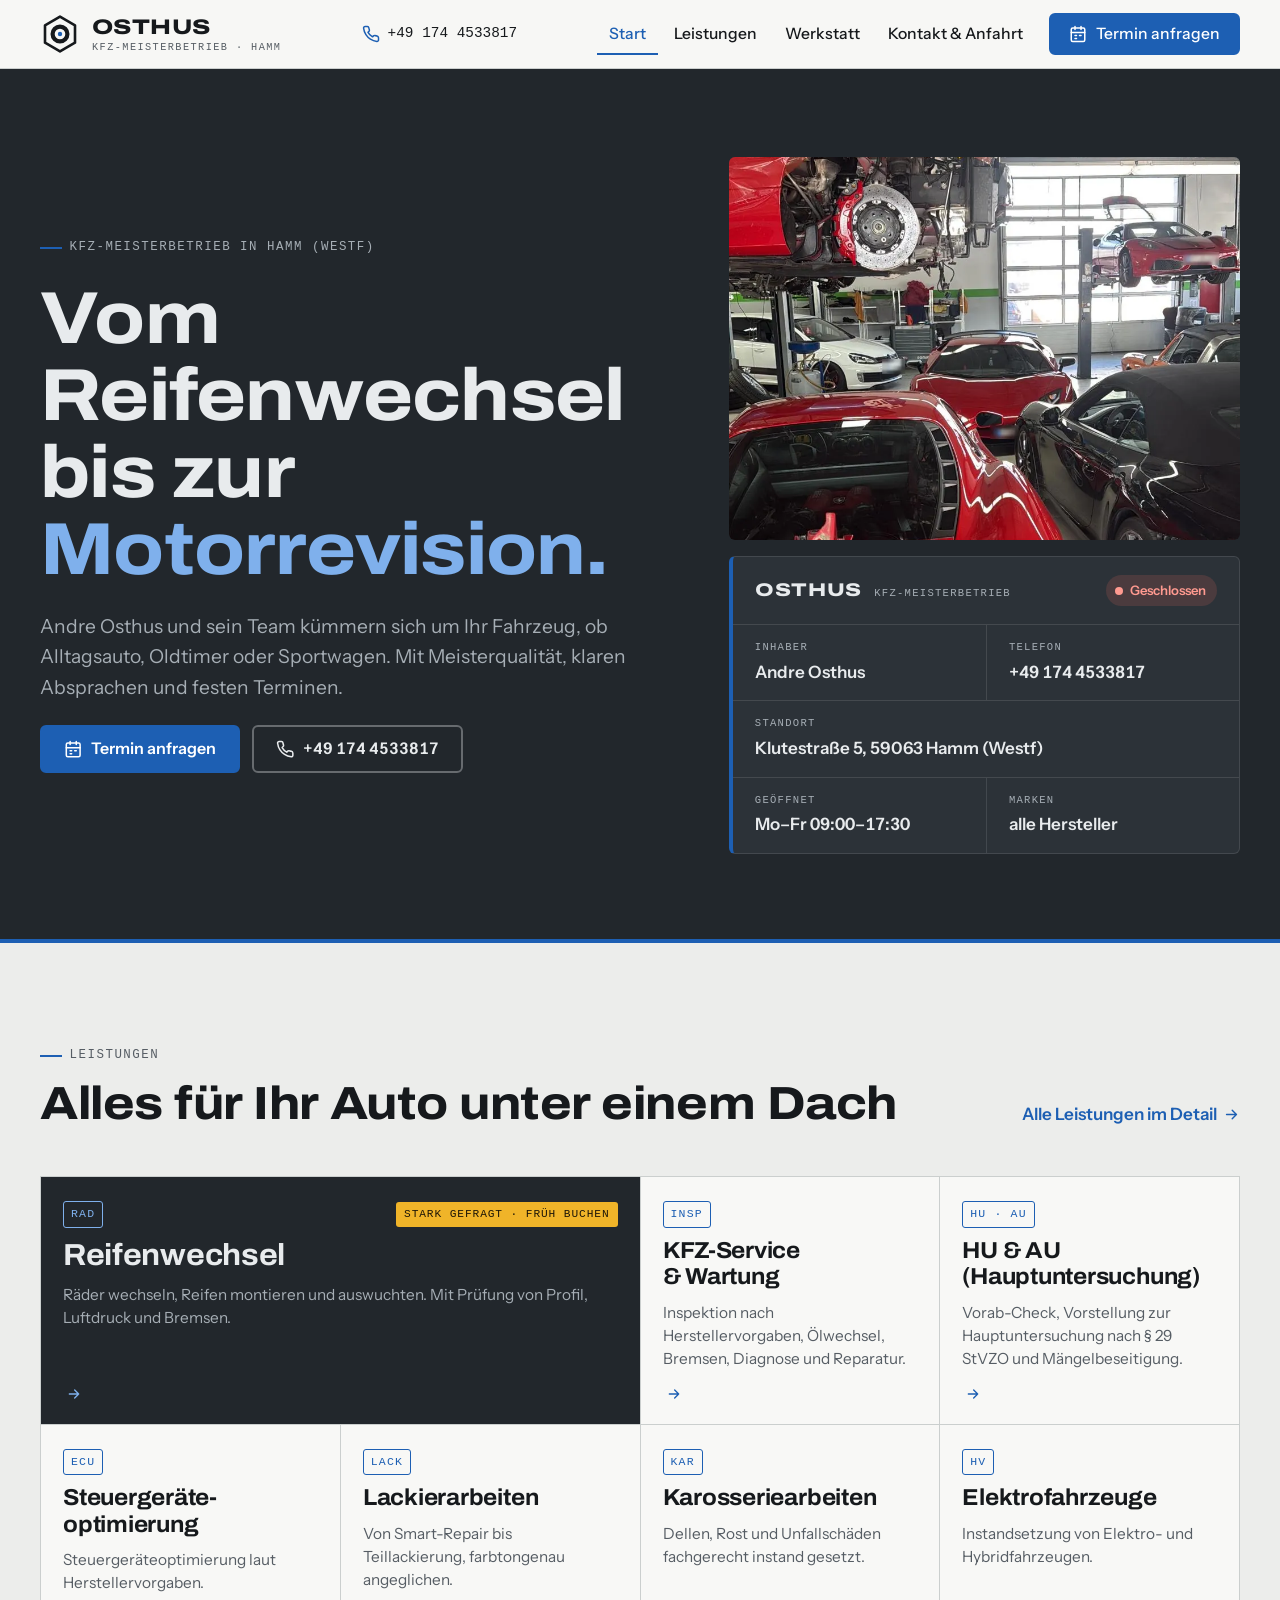
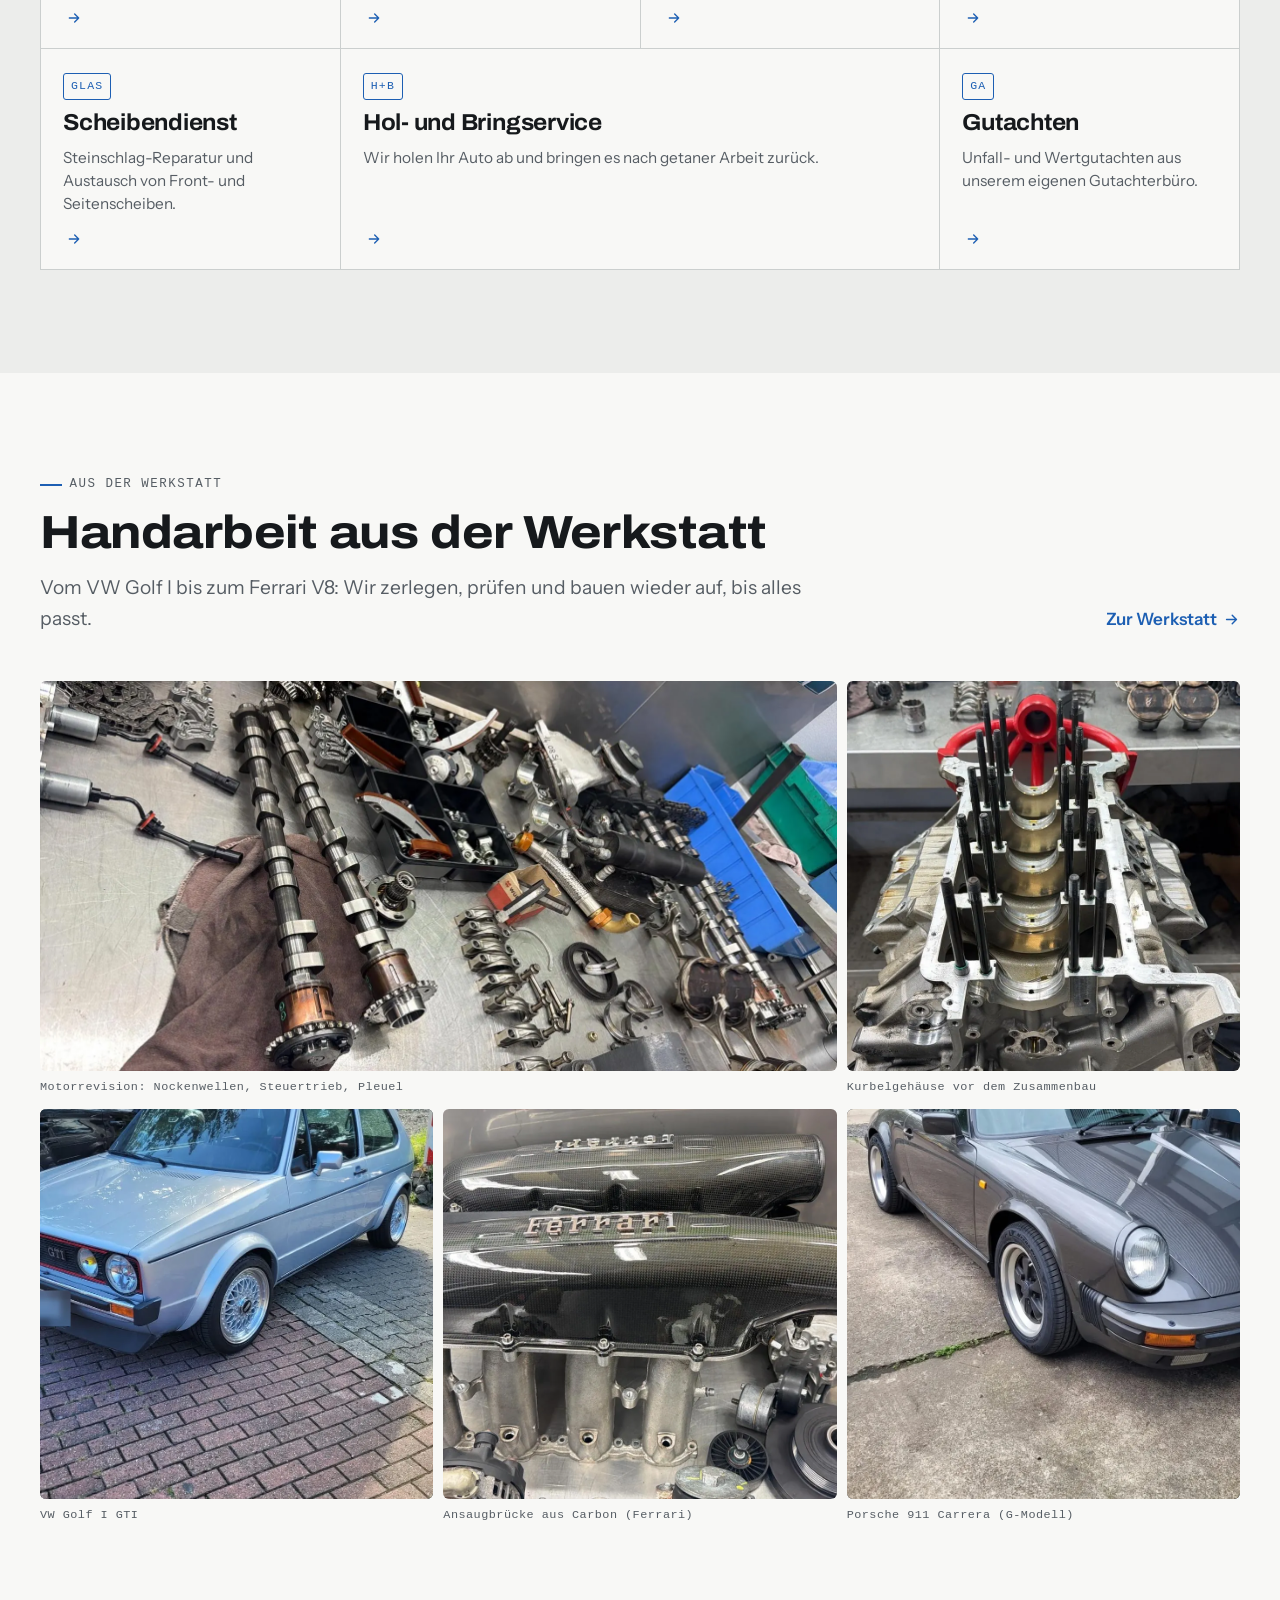
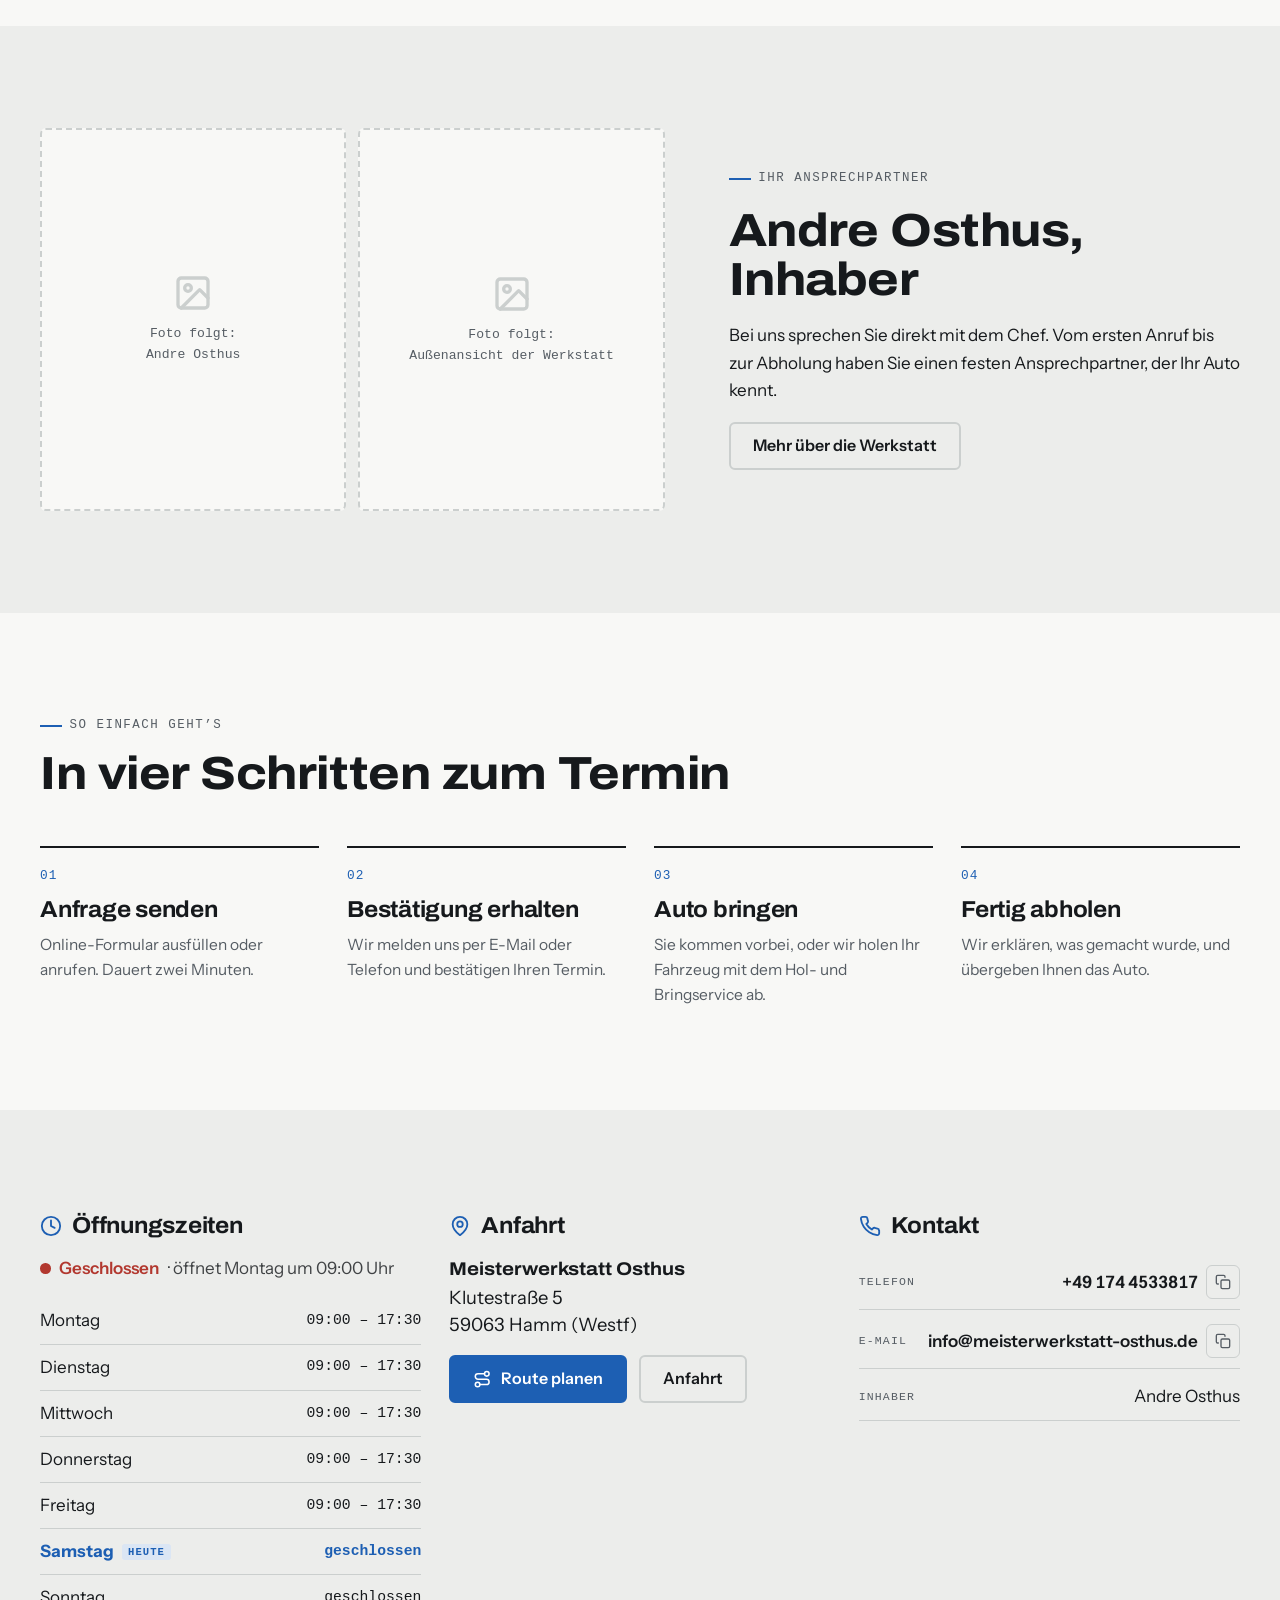
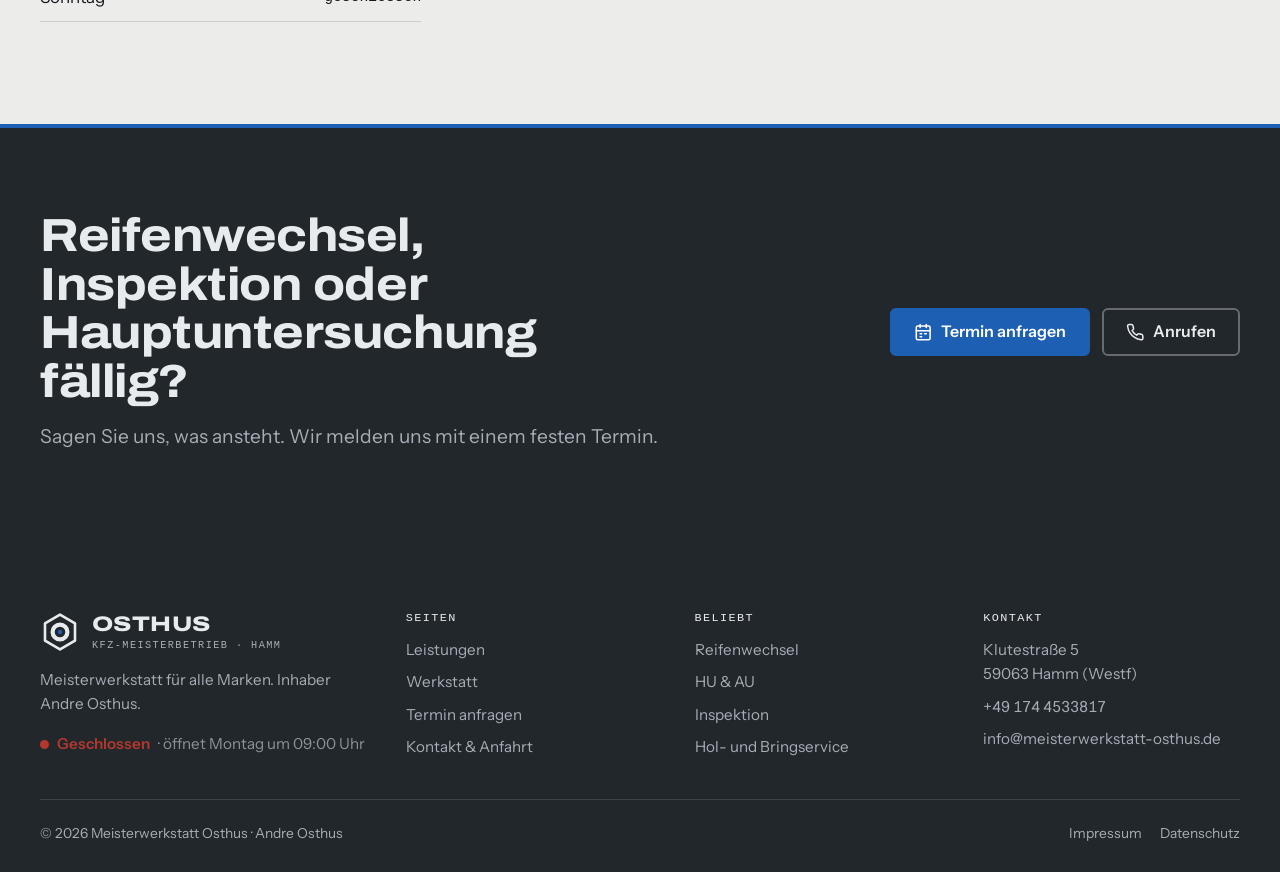
==== index.html @ 47c8fc23 "Rechtliche Prüfung: Werbeaussagen, Impressum und Datenschutz überarbeitet - Keine herabsetzenden ode" ====
<!doctype html>
<html lang="de">
<head>
<meta charset="utf-8">
<meta name="viewport" content="width=device-width, initial-scale=1, viewport-fit=cover">
<title>Meisterwerkstatt Osthus – Kfz-Meisterbetrieb in Hamm</title>
<meta name="description" content="Kfz-Meisterbetrieb Andre Osthus in Hamm (Westf): Inspektion, Reifenwechsel, HU und AU, Steuergeräteoptimierung, Lack, Karosserie, Elektrofahrzeuge und Hol- und Bringservice. Jetzt Termin anfragen.">
<meta name="theme-color" content="#22272c">
<meta property="og:type" content="website">
<meta property="og:title" content="Meisterwerkstatt Osthus – Kfz-Meisterbetrieb in Hamm">
<meta property="og:description" content="Kfz-Meisterbetrieb Andre Osthus in Hamm (Westf): Inspektion, Reifenwechsel, HU und AU, Steuergeräteoptimierung, Lack, Karosserie, Elektrofahrzeuge und Hol- und Bringservice. Jetzt Termin anfragen.">
<meta property="og:image" content="assets/img/werkstatt-halle.jpg">
<link rel="icon" href="assets/img/favicon.svg" type="image/svg+xml">
<link rel="preload" href="assets/fonts/archivo-var.woff2" as="font" type="font/woff2" crossorigin>
<link rel="stylesheet" href="assets/css/style.css">
<script type="application/ld+json">{
  "@context": "https://schema.org",
  "@type": "AutoRepair",
  "name": "Meisterwerkstatt Osthus",
  "founder": "Andre Osthus",
  "telephone": "+491744533817",
  "email": "info@meisterwerkstatt-osthus.de",
  "image": "assets/img/werkstatt-halle.jpg",
  "address": { "@type": "PostalAddress", "streetAddress": "Klutestraße 5", "postalCode": "59063", "addressLocality": "Hamm", "addressRegion": "NRW", "addressCountry": "DE" }
}</script>
</head>
<body>
<a class="skip-link" href="#inhalt">Zum Inhalt springen</a>
<header class="site-header">
  <div class="wrap">
    <a class="brand" href="index.html" aria-label="Meisterwerkstatt Osthus – Startseite">
      <svg class="brand__mark" viewBox="0 0 40 40" aria-hidden="true"><path d="M20 2.6 35 11.3v17.4L20 37.4 5 28.7V11.3Z" fill="none" stroke="currentColor" stroke-width="2.6" stroke-linejoin="round"/><circle cx="20" cy="20" r="7.4" fill="none" stroke="currentColor" stroke-width="4.2"/><circle cx="20" cy="20" r="2.2" fill="var(--accent)"/></svg>
      <span class="brand__text"><span class="brand__name">OSTHUS</span><span class="brand__sub">Kfz-Meisterbetrieb · Hamm</span></span>
    </a>
    <a class="header-phone" href="tel:+491744533817"><svg viewBox="0 0 24 24" fill="none" stroke="currentColor" stroke-width="2" stroke-linecap="round" stroke-linejoin="round" aria-hidden="true"><path d="M22 16.9v3a2 2 0 0 1-2.2 2 19.8 19.8 0 0 1-8.6-3.1 19.5 19.5 0 0 1-6-6A19.8 19.8 0 0 1 2.1 4.2 2 2 0 0 1 4.1 2h3a2 2 0 0 1 2 1.7c.1.9.4 1.8.7 2.7a2 2 0 0 1-.5 2.1L8 9.8a16 16 0 0 0 6 6l1.3-1.3a2 2 0 0 1 2.1-.4c.9.3 1.8.6 2.7.7a2 2 0 0 1 1.7 2z"/></svg><span class="tnum">+49 174 4533817</span></a>
    <nav class="main-nav" id="main-nav" aria-label="Hauptnavigation">
      <a href="index.html" aria-current="page">Start</a><a href="leistungen.html">Leistungen</a><a href="werkstatt.html">Werkstatt</a><a href="anfahrt.html">Kontakt &amp; Anfahrt</a>
      <a class="btn" href="termin.html"><svg viewBox="0 0 24 24" fill="none" stroke="currentColor" stroke-width="2" stroke-linecap="round" stroke-linejoin="round" aria-hidden="true"><rect x="3" y="4" width="18" height="18" rx="2"/><path d="M16 2v4M8 2v4M3 10h18M8 14h2M14 14h2M8 18h2"/></svg>Termin anfragen</a>
    </nav>
    <button class="nav-toggle" type="button" aria-controls="main-nav" aria-expanded="false" aria-label="Menü öffnen"><svg viewBox="0 0 24 24" fill="none" stroke="currentColor" stroke-width="2" stroke-linecap="round" stroke-linejoin="round" aria-hidden="true"><path d="M3 6h18M3 12h18M3 18h18"/></svg></button>
  </div>
</header>
<main id="inhalt">
<section class="hero on-dark">
  <div class="wrap">
    <div class="hero__text">
      <span class="eyebrow">Kfz-Meisterbetrieb in Hamm (Westf)</span>
      <h1>Vom Reifenwechsel bis zur <span>Motorrevision.</span></h1>
      <p class="lead">Andre Osthus und sein Team kümmern sich um Ihr Fahrzeug, ob Alltagsauto, Oldtimer oder Sportwagen. Mit Meisterqualität, klaren Absprachen und festen Terminen.</p>
      <div class="btn-row">
        <a class="btn" href="termin.html"><svg viewBox="0 0 24 24" fill="none" stroke="currentColor" stroke-width="2" stroke-linecap="round" stroke-linejoin="round" aria-hidden="true"><rect x="3" y="4" width="18" height="18" rx="2"/><path d="M16 2v4M8 2v4M3 10h18M8 14h2M14 14h2M8 18h2"/></svg>Termin anfragen</a>
        <a class="btn btn--ghost" href="tel:+491744533817"><svg viewBox="0 0 24 24" fill="none" stroke="currentColor" stroke-width="2" stroke-linecap="round" stroke-linejoin="round" aria-hidden="true"><path d="M22 16.9v3a2 2 0 0 1-2.2 2 19.8 19.8 0 0 1-8.6-3.1 19.5 19.5 0 0 1-6-6A19.8 19.8 0 0 1 2.1 4.2 2 2 0 0 1 4.1 2h3a2 2 0 0 1 2 1.7c.1.9.4 1.8.7 2.7a2 2 0 0 1-.5 2.1L8 9.8a16 16 0 0 0 6 6l1.3-1.3a2 2 0 0 1 2.1-.4c.9.3 1.8.6 2.7.7a2 2 0 0 1 1.7 2z"/></svg><span class="tnum">+49 174 4533817</span></a>
      </div>
    </div>
    <div class="hero__visual">
      <div class="hero__photo"><picture><source srcset="assets/img/werkstatt-halle.webp" type="image/webp"><img src="assets/img/werkstatt-halle.jpg" alt="Werkstatthalle mit Ferrari, Lamborghini und Porsche auf Hebebühnen" loading="eager" decoding="async"></picture></div>
      <div class="hero__plate"><div class="plate">
  <div class="plate__head">
    <span class="plate__brand">OSTHUS<small>Kfz-Meisterbetrieb</small></span>
    <span class="status plate__status" data-status data-status-short></span>
  </div>
  <dl class="plate__grid">
    <div><dt>Inhaber</dt><dd>Andre Osthus</dd></div>
    <div class="plate__r"><dt>Telefon</dt><dd><a class="tnum" href="tel:+491744533817">+49 174 4533817</a></dd></div>
    <div class="plate__wide"><dt>Standort</dt><dd>Klutestraße 5, 59063 Hamm (Westf)</dd></div>
    <div><dt>Geöffnet</dt><dd class="tnum" data-hours-short>Mo–Fr 09:00–17:30</dd></div>
    <div class="plate__r"><dt>Marken</dt><dd>alle Hersteller</dd></div>
  </dl>
</div></div>
    </div>
  </div>
</section>

<section class="band" aria-labelledby="leistungen-titel">
  <div class="wrap">
    <div class="section-head">
      <div>
        <span class="eyebrow">Leistungen</span>
        <h2 id="leistungen-titel">Alles für Ihr Auto unter einem Dach</h2>
      </div>
      <a class="text-link" href="leistungen.html">Alle Leistungen im Detail <svg viewBox="0 0 24 24" fill="none" stroke="currentColor" stroke-width="2" stroke-linecap="round" stroke-linejoin="round" aria-hidden="true"><path d="M5 12h14M13 6l6 6-6 6"/></svg></a>
    </div>
    <div class="catalog">
<a class="catalog__item catalog__item--feature" href="leistungen.html#reifen"><div class="catalog__top"><span class="catalog__code">RAD</span><span class="badge">Stark gefragt · früh buchen</span></div><h3>Reifenwechsel</h3><p>Räder wechseln, Reifen montieren und auswuchten. Mit Prüfung von Profil, Luftdruck und Bremsen.</p><svg class="arrow" viewBox="0 0 24 24" fill="none" stroke="currentColor" stroke-width="2" stroke-linecap="round" stroke-linejoin="round" aria-hidden="true"><path d="M5 12h14M13 6l6 6-6 6"/></svg></a>
<a class="catalog__item" href="leistungen.html#service"><span class="catalog__code">INSP</span><h3>KFZ-Service &amp; Wartung</h3><p>Inspektion nach Herstellervorgaben, Ölwechsel, Bremsen, Diagnose und Reparatur.</p><svg class="arrow" viewBox="0 0 24 24" fill="none" stroke="currentColor" stroke-width="2" stroke-linecap="round" stroke-linejoin="round" aria-hidden="true"><path d="M5 12h14M13 6l6 6-6 6"/></svg></a>
<a class="catalog__item" href="leistungen.html#tuev"><span class="catalog__code">HU · AU</span><h3>HU &amp; AU (Haupt&shy;untersuchung)</h3><p>Vorab-Check, Vorstellung zur Hauptuntersuchung nach § 29 StVZO und Mängelbeseitigung.</p><svg class="arrow" viewBox="0 0 24 24" fill="none" stroke="currentColor" stroke-width="2" stroke-linecap="round" stroke-linejoin="round" aria-hidden="true"><path d="M5 12h14M13 6l6 6-6 6"/></svg></a>
<a class="catalog__item" href="leistungen.html#tuning"><span class="catalog__code">ECU</span><h3>Steuergeräte&shy;optimierung</h3><p>Steuergeräteoptimierung laut Herstellervorgaben.</p><svg class="arrow" viewBox="0 0 24 24" fill="none" stroke="currentColor" stroke-width="2" stroke-linecap="round" stroke-linejoin="round" aria-hidden="true"><path d="M5 12h14M13 6l6 6-6 6"/></svg></a>
<a class="catalog__item" href="leistungen.html#lack"><span class="catalog__code">LACK</span><h3>Lackier&shy;arbeiten</h3><p>Von Smart-Repair bis Teillackierung, farbtongenau angeglichen.</p><svg class="arrow" viewBox="0 0 24 24" fill="none" stroke="currentColor" stroke-width="2" stroke-linecap="round" stroke-linejoin="round" aria-hidden="true"><path d="M5 12h14M13 6l6 6-6 6"/></svg></a>
<a class="catalog__item" href="leistungen.html#karosserie"><span class="catalog__code">KAR</span><h3>Karosserie&shy;arbeiten</h3><p>Dellen, Rost und Unfallschäden fachgerecht instand gesetzt.</p><svg class="arrow" viewBox="0 0 24 24" fill="none" stroke="currentColor" stroke-width="2" stroke-linecap="round" stroke-linejoin="round" aria-hidden="true"><path d="M5 12h14M13 6l6 6-6 6"/></svg></a>
<a class="catalog__item" href="leistungen.html#ev"><span class="catalog__code">HV</span><h3>Elektro&shy;fahrzeuge</h3><p>Instandsetzung von Elektro- und Hybridfahrzeugen.</p><svg class="arrow" viewBox="0 0 24 24" fill="none" stroke="currentColor" stroke-width="2" stroke-linecap="round" stroke-linejoin="round" aria-hidden="true"><path d="M5 12h14M13 6l6 6-6 6"/></svg></a>
<a class="catalog__item" href="leistungen.html#scheibe"><span class="catalog__code">GLAS</span><h3>Scheibendienst</h3><p>Steinschlag-Reparatur und Austausch von Front- und Seitenscheiben.</p><svg class="arrow" viewBox="0 0 24 24" fill="none" stroke="currentColor" stroke-width="2" stroke-linecap="round" stroke-linejoin="round" aria-hidden="true"><path d="M5 12h14M13 6l6 6-6 6"/></svg></a>
<a class="catalog__item catalog__item--wide" href="leistungen.html#holbring"><span class="catalog__code">H+B</span><h3>Hol- und Bringservice</h3><p>Wir holen Ihr Auto ab und bringen es nach getaner Arbeit zurück.</p><svg class="arrow" viewBox="0 0 24 24" fill="none" stroke="currentColor" stroke-width="2" stroke-linecap="round" stroke-linejoin="round" aria-hidden="true"><path d="M5 12h14M13 6l6 6-6 6"/></svg></a>
<a class="catalog__item" href="leistungen.html#gutachten"><span class="catalog__code">GA</span><h3>Gutachten</h3><p>Unfall- und Wertgutachten aus unserem eigenen Gutachterbüro.</p><svg class="arrow" viewBox="0 0 24 24" fill="none" stroke="currentColor" stroke-width="2" stroke-linecap="round" stroke-linejoin="round" aria-hidden="true"><path d="M5 12h14M13 6l6 6-6 6"/></svg></a>
    </div>
  </div>
</section>

<section class="band band--surface" aria-labelledby="werkstatt-titel">
  <div class="wrap">
    <div class="section-head">
      <div>
        <span class="eyebrow">Aus der Werkstatt</span>
        <h2 id="werkstatt-titel">Handarbeit aus der Werkstatt</h2>
        <p class="lead">Vom VW Golf I bis zum Ferrari V8: Wir zerlegen, prüfen und bauen wieder auf, bis alles passt.</p>
      </div>
      <a class="text-link" href="werkstatt.html">Zur Werkstatt <svg viewBox="0 0 24 24" fill="none" stroke="currentColor" stroke-width="2" stroke-linecap="round" stroke-linejoin="round" aria-hidden="true"><path d="M5 12h14M13 6l6 6-6 6"/></svg></a>
    </div>
    <div class="gallery">
      <figure class="g-wide"><picture><source srcset="assets/img/motor-nockenwellen.webp" type="image/webp"><img src="assets/img/motor-nockenwellen.jpg" alt="Zerlegter Motor: Nockenwellen, Steuerkette und Kolben auf der Werkbank" loading="lazy" decoding="async"></picture><figcaption>Motorrevision: Nockenwellen, Steuertrieb, Pleuel</figcaption></figure>
      <figure><picture><source srcset="assets/img/motorblock.webp" type="image/webp"><img src="assets/img/motorblock.jpg" alt="Offenes Kurbelgehäuse eines V8-Motors auf dem Motorständer" loading="lazy" decoding="async"></picture><figcaption>Kurbelgehäuse vor dem Zusammenbau</figcaption></figure>
      <figure><picture><source srcset="assets/img/golf-gti.webp" type="image/webp"><img src="assets/img/golf-gti.jpg" alt="Silberner VW Golf I GTI auf dem Hof der Werkstatt" loading="lazy" decoding="async" style="object-position:50% 55%"></picture><figcaption>VW Golf I GTI</figcaption></figure>
      <figure><picture><source srcset="assets/img/ferrari-ansaugbruecke.webp" type="image/webp"><img src="assets/img/ferrari-ansaugbruecke.jpg" alt="Ferrari-Ansaugbrücken aus Carbon auf der Werkbank" loading="lazy" decoding="async"></picture><figcaption>Ansaugbrücke aus Carbon (Ferrari)</figcaption></figure>
      <figure><picture><source srcset="assets/img/porsche-front.webp" type="image/webp"><img src="assets/img/porsche-front.jpg" alt="Porsche 911 Carrera in Anthrazit vor der Werkstatt" loading="lazy" decoding="async" style="object-position:50% 60%"></picture><figcaption>Porsche 911 Carrera (G-Modell)</figcaption></figure>
    </div>
  </div>
</section>

<section class="band" aria-labelledby="team-titel">
  <div class="wrap duo">
    <div class="duo__media">
      <div class="photo-slot"><svg viewBox="0 0 24 24" fill="none" stroke="currentColor" stroke-width="2" stroke-linecap="round" stroke-linejoin="round" aria-hidden="true"><rect x="3" y="3" width="18" height="18" rx="2"/><circle cx="9" cy="9" r="2"/><path d="m21 15-5-5L5 21"/></svg><span>Foto folgt:<br>Andre Osthus</span></div>
      <div class="photo-slot"><svg viewBox="0 0 24 24" fill="none" stroke="currentColor" stroke-width="2" stroke-linecap="round" stroke-linejoin="round" aria-hidden="true"><rect x="3" y="3" width="18" height="18" rx="2"/><circle cx="9" cy="9" r="2"/><path d="m21 15-5-5L5 21"/></svg><span>Foto folgt:<br>Außenansicht der Werkstatt</span></div>
    </div>
    <div class="about__text">
      <span class="eyebrow">Ihr Ansprechpartner</span>
      <h2 id="team-titel">Andre Osthus, Inhaber</h2>
      <p>Bei uns sprechen Sie direkt mit dem Chef. Vom ersten Anruf bis zur Abholung haben Sie einen festen Ansprechpartner, der Ihr Auto kennt.</p>
      <div class="btn-row"><a class="btn btn--ghost" href="werkstatt.html">Mehr über die Werkstatt</a></div>
    </div>
  </div>
</section>

<section class="band band--surface" aria-labelledby="ablauf-titel">
  <div class="wrap">
    <div class="section-head">
      <div>
        <span class="eyebrow">So einfach geht’s</span>
        <h2 id="ablauf-titel">In vier Schritten zum Termin</h2>
      </div>
    </div>
    <ol class="steps">
      <li><h3>Anfrage senden</h3><p>Online-Formular ausfüllen oder anrufen. Dauert zwei Minuten.</p></li>
      <li><h3>Bestätigung erhalten</h3><p>Wir melden uns per E-Mail oder Telefon und bestätigen Ihren Termin.</p></li>
      <li><h3>Auto bringen</h3><p>Sie kommen vorbei, oder wir holen Ihr Fahrzeug mit dem Hol- und Bringservice ab.</p></li>
      <li><h3>Fertig abholen</h3><p>Wir erklären, was gemacht wurde, und übergeben Ihnen das Auto.</p></li>
    </ol>
  </div>
</section>

<section class="band" aria-labelledby="info-titel">
  <div class="wrap">
    <h2 id="info-titel" class="hp">Öffnungszeiten, Anfahrt und Kontakt</h2>
    <div class="info-grid">
      <div class="info-col">
        <h3><svg viewBox="0 0 24 24" fill="none" stroke="currentColor" stroke-width="2" stroke-linecap="round" stroke-linejoin="round" aria-hidden="true"><circle cx="12" cy="12" r="10"/><path d="M12 6v6l4 2"/></svg>Öffnungszeiten</h3>
        <span class="status" data-status></span>
        <table class="hours" data-hours></table>
      </div>
      <div class="info-col">
        <h3><svg viewBox="0 0 24 24" fill="none" stroke="currentColor" stroke-width="2" stroke-linecap="round" stroke-linejoin="round" aria-hidden="true"><path d="M20 10c0 6-8 12-8 12s-8-6-8-12a8 8 0 0 1 16 0Z"/><circle cx="12" cy="10" r="3"/></svg>Anfahrt</h3>
        <address class="address"><strong>Meisterwerkstatt Osthus</strong><br>Klutestraße 5<br>59063 Hamm (Westf)</address>
        <div class="btn-row">
          <a class="btn" href="https://www.google.com/maps/dir/?api=1&destination=Klutestra%C3%9Fe+5%2C+59063+Hamm" target="_blank" rel="noopener"><svg viewBox="0 0 24 24" fill="none" stroke="currentColor" stroke-width="2" stroke-linecap="round" stroke-linejoin="round" aria-hidden="true"><circle cx="6" cy="19" r="3"/><path d="M9 19h8.5a3.5 3.5 0 0 0 0-7h-11a3.5 3.5 0 0 1 0-7H15"/><circle cx="18" cy="5" r="3"/></svg>Route planen</a>
          <a class="btn btn--ghost" href="anfahrt.html">Anfahrt</a>
        </div>
      </div>
      <div class="info-col">
        <h3><svg viewBox="0 0 24 24" fill="none" stroke="currentColor" stroke-width="2" stroke-linecap="round" stroke-linejoin="round" aria-hidden="true"><path d="M22 16.9v3a2 2 0 0 1-2.2 2 19.8 19.8 0 0 1-8.6-3.1 19.5 19.5 0 0 1-6-6A19.8 19.8 0 0 1 2.1 4.2 2 2 0 0 1 4.1 2h3a2 2 0 0 1 2 1.7c.1.9.4 1.8.7 2.7a2 2 0 0 1-.5 2.1L8 9.8a16 16 0 0 0 6 6l1.3-1.3a2 2 0 0 1 2.1-.4c.9.3 1.8.6 2.7.7a2 2 0 0 1 1.7 2z"/></svg>Kontakt</h3>
        <ul class="contact-list">
          <li><span class="label">Telefon</span><span class="value"><a class="tnum" href="tel:+491744533817">+49 174 4533817</a><button class="copy-btn" type="button" data-copy="+49 174 4533817" data-label="Telefonnummer kopieren" aria-label="Telefonnummer kopieren"><svg viewBox="0 0 24 24" fill="none" stroke="currentColor" stroke-width="2" stroke-linecap="round" stroke-linejoin="round" aria-hidden="true"><rect x="9" y="9" width="13" height="13" rx="2"/><path d="M5 15H4a2 2 0 0 1-2-2V4a2 2 0 0 1 2-2h9a2 2 0 0 1 2 2v1"/></svg></button></span></li>
          <li><span class="label">E-Mail</span><span class="value"><a href="mailto:info@meisterwerkstatt-osthus.de">info@meisterwerkstatt-osthus.de</a><button class="copy-btn" type="button" data-copy="info@meisterwerkstatt-osthus.de" data-label="E-Mail-Adresse kopieren" aria-label="E-Mail-Adresse kopieren"><svg viewBox="0 0 24 24" fill="none" stroke="currentColor" stroke-width="2" stroke-linecap="round" stroke-linejoin="round" aria-hidden="true"><rect x="9" y="9" width="13" height="13" rx="2"/><path d="M5 15H4a2 2 0 0 1-2-2V4a2 2 0 0 1 2-2h9a2 2 0 0 1 2 2v1"/></svg></button></span></li>
          <li><span class="label">Inhaber</span><span class="value">Andre Osthus</span></li>
        </ul>
      </div>
    </div>
  </div>
</section>

<section class="cta-band on-dark">
  <div class="wrap">
    <div>
      <h2>Reifenwechsel, Inspektion oder Hauptuntersuchung fällig?</h2>
      <p class="lead">Sagen Sie uns, was ansteht. Wir melden uns mit einem festen Termin.</p>
    </div>
    <div class="btn-row">
      <a class="btn" href="termin.html"><svg viewBox="0 0 24 24" fill="none" stroke="currentColor" stroke-width="2" stroke-linecap="round" stroke-linejoin="round" aria-hidden="true"><rect x="3" y="4" width="18" height="18" rx="2"/><path d="M16 2v4M8 2v4M3 10h18M8 14h2M14 14h2M8 18h2"/></svg>Termin anfragen</a>
      <a class="btn btn--ghost" href="tel:+491744533817"><svg viewBox="0 0 24 24" fill="none" stroke="currentColor" stroke-width="2" stroke-linecap="round" stroke-linejoin="round" aria-hidden="true"><path d="M22 16.9v3a2 2 0 0 1-2.2 2 19.8 19.8 0 0 1-8.6-3.1 19.5 19.5 0 0 1-6-6A19.8 19.8 0 0 1 2.1 4.2 2 2 0 0 1 4.1 2h3a2 2 0 0 1 2 1.7c.1.9.4 1.8.7 2.7a2 2 0 0 1-.5 2.1L8 9.8a16 16 0 0 0 6 6l1.3-1.3a2 2 0 0 1 2.1-.4c.9.3 1.8.6 2.7.7a2 2 0 0 1 1.7 2z"/></svg>Anrufen</a>
    </div>
  </div>
</section>
</main>
<footer class="site-footer on-dark">
  <div class="wrap">
    <div class="footer-grid">
      <div class="footer-about">
        <a class="brand" href="index.html" aria-label="Meisterwerkstatt Osthus – Startseite">
          <svg class="brand__mark" viewBox="0 0 40 40" aria-hidden="true"><path d="M20 2.6 35 11.3v17.4L20 37.4 5 28.7V11.3Z" fill="none" stroke="currentColor" stroke-width="2.6" stroke-linejoin="round"/><circle cx="20" cy="20" r="7.4" fill="none" stroke="currentColor" stroke-width="4.2"/><circle cx="20" cy="20" r="2.2" fill="var(--accent)"/></svg>
          <span class="brand__text"><span class="brand__name">OSTHUS</span><span class="brand__sub">Kfz-Meisterbetrieb · Hamm</span></span>
        </a>
        <p>Meisterwerkstatt für alle Marken. Inhaber Andre Osthus.</p>
        <span class="status" data-status></span>
      </div>
      <div>
        <h4>Seiten</h4>
        <ul>
          <li><a href="leistungen.html">Leistungen</a></li>
          <li><a href="werkstatt.html">Werkstatt</a></li>
          <li><a href="termin.html">Termin anfragen</a></li>
          <li><a href="anfahrt.html">Kontakt &amp; Anfahrt</a></li>
        </ul>
      </div>
      <div>
        <h4>Beliebt</h4>
        <ul>
          <li><a href="leistungen.html#reifen">Reifenwechsel</a></li>
          <li><a href="leistungen.html#tuev">HU &amp; AU</a></li>
          <li><a href="leistungen.html#service">Inspektion</a></li>
          <li><a href="leistungen.html#holbring">Hol- und Bringservice</a></li>
        </ul>
      </div>
      <div>
        <h4>Kontakt</h4>
        <ul>
          <li>Klutestraße 5<br>59063 Hamm (Westf)</li>
          <li><a class="tnum" href="tel:+491744533817">+49 174 4533817</a></li>
          <li><a href="mailto:info@meisterwerkstatt-osthus.de">info@meisterwerkstatt-osthus.de</a></li>
        </ul>
      </div>
    </div>
    <div class="footer-bottom">
      <span>© <span data-year>2026</span> Meisterwerkstatt Osthus · Andre Osthus</span>
      <nav aria-label="Rechtliches"><a href="impressum.html">Impressum</a><a href="datenschutz.html">Datenschutz</a></nav>
    </div>
  </div>
</footer>
<nav class="quickbar" aria-label="Schnellkontakt">
  <a href="tel:+491744533817"><svg viewBox="0 0 24 24" fill="none" stroke="currentColor" stroke-width="2" stroke-linecap="round" stroke-linejoin="round" aria-hidden="true"><path d="M22 16.9v3a2 2 0 0 1-2.2 2 19.8 19.8 0 0 1-8.6-3.1 19.5 19.5 0 0 1-6-6A19.8 19.8 0 0 1 2.1 4.2 2 2 0 0 1 4.1 2h3a2 2 0 0 1 2 1.7c.1.9.4 1.8.7 2.7a2 2 0 0 1-.5 2.1L8 9.8a16 16 0 0 0 6 6l1.3-1.3a2 2 0 0 1 2.1-.4c.9.3 1.8.6 2.7.7a2 2 0 0 1 1.7 2z"/></svg>Anrufen</a>
  <a class="is-primary" href="termin.html"><svg viewBox="0 0 24 24" fill="none" stroke="currentColor" stroke-width="2" stroke-linecap="round" stroke-linejoin="round" aria-hidden="true"><rect x="3" y="4" width="18" height="18" rx="2"/><path d="M16 2v4M8 2v4M3 10h18M8 14h2M14 14h2M8 18h2"/></svg>Termin</a>
  <a href="https://www.google.com/maps/dir/?api=1&destination=Klutestra%C3%9Fe+5%2C+59063+Hamm" target="_blank" rel="noopener"><svg viewBox="0 0 24 24" fill="none" stroke="currentColor" stroke-width="2" stroke-linecap="round" stroke-linejoin="round" aria-hidden="true"><circle cx="6" cy="19" r="3"/><path d="M9 19h8.5a3.5 3.5 0 0 0 0-7h-11a3.5 3.5 0 0 1 0-7H15"/><circle cx="18" cy="5" r="3"/></svg>Route</a>
</nav>
<script src="assets/js/main.js" defer></script>
</body>
</html>
---- assets/css/style.css ----
/* =========================================================
   Meisterwerkstatt Osthus – Stylesheet
   Gestaltung: Fassade der Werkstatt (Anthrazit, Wellblech-Grau,
   blaue Zierlinie) + Info-Schild in Anthrazit, ohne Überlagerungen.
   Layout: breite Bänder, Inhalt in .wrap (max. 1200px).
   ========================================================= */

@font-face {
  font-family: "Archivo";
  src: url("../fonts/archivo-var.woff2") format("woff2");
  font-weight: 100 900;
  font-stretch: 62% 125%;
  font-display: swap;
}
@font-face {
  font-family: "Instrument Sans";
  src: url("../fonts/instrument-sans-var.woff2") format("woff2");
  font-weight: 400 700;
  font-display: swap;
}
@font-face {
  font-family: "JetBrains Mono";
  src: url("../fonts/jetbrains-mono-500.woff2") format("woff2");
  font-weight: 500;
  font-display: swap;
}

:root {
  /* Farbe */
  --bg: #ecedeb;          /* Beton */
  --surface: #f8f8f6;
  --ink: #16191c;
  --muted: #565d64;
  --line: #cbcfce;
  --graphite: #22272c;    /* Fassade */
  --graphite-2: #2c3238;
  --on-graphite: #e8ebed;
  --on-graphite-muted: #a6aeb5;
  --accent: #1d5fb3;      /* blaue Zierlinie */
  --accent-hover: #164c91;
  --on-accent: #ffffff;
  --accent-soft: #dbe6f4;
  --ok: #1d8a4b;
  --closed: #b2382f;
  --plate-bg: #2c3238;    /* Info-Schild (Anthrazit) */
  --plate-line: rgba(232, 235, 237, .12);
  --pill-open-bg: rgba(67, 196, 122, .16);
  --pill-open-fg: #7ee0a6;
  --pill-closed-bg: rgba(236, 106, 95, .16);
  --pill-closed-fg: #ff9a90;

  /* Schrift */
  --f-display: "Archivo", "Arial Narrow", "Helvetica Neue", Arial, sans-serif;
  --f-body: "Instrument Sans", "Segoe UI", system-ui, -apple-system, sans-serif;
  --f-mono: "JetBrains Mono", ui-monospace, "SFMono-Regular", Menlo, Consolas, monospace;

  /* Maße */
  --wrap: 1200px;
  --r: 6px;
  --gap: clamp(16px, 2.5vw, 28px);
  --band: clamp(56px, 8vw, 104px);
  --header-h: 68px;
  color-scheme: light;
}

@media (prefers-color-scheme: dark) {
  :root:not([data-theme="light"]) {
    --bg: #121518;
    --surface: #1a1e22;
    --ink: #e6e9eb;
    --muted: #9ba3aa;
    --line: #2d3339;
    --graphite: #0d1013;
    --graphite-2: #171b1f;
    --on-graphite: #e6e9eb;
    --on-graphite-muted: #9ba3aa;
    --accent: #5d9de9;
    --accent-hover: #7cb1ef;
    --on-accent: #0b1622;
    --accent-soft: #1a2b40;
    --ok: #43c47a;
    --closed: #ec6a5f;
    color-scheme: dark;
  }
}
:root[data-theme="dark"] {
  --bg: #121518;
  --surface: #1a1e22;
  --ink: #e6e9eb;
  --muted: #9ba3aa;
  --line: #2d3339;
  --graphite: #0d1013;
  --graphite-2: #171b1f;
  --on-graphite: #e6e9eb;
  --on-graphite-muted: #9ba3aa;
  --accent: #5d9de9;
  --accent-hover: #7cb1ef;
  --on-accent: #0b1622;
  --accent-soft: #1a2b40;
  --ok: #43c47a;
  --closed: #ec6a5f;
  color-scheme: dark;
}

/* ---------- Basis ---------- */
*, *::before, *::after { box-sizing: border-box; }
html { -webkit-text-size-adjust: 100%; scroll-padding-top: calc(var(--header-h) + 16px); }
@media (prefers-reduced-motion: no-preference) { html { scroll-behavior: smooth; } }
body {
  margin: 0;
  background: var(--bg);
  color: var(--ink);
  font-family: var(--f-body);
  font-size: 1.0625rem;
  line-height: 1.6;
  text-rendering: optimizeLegibility;
}
img { max-width: 100%; height: auto; display: block; }
[hidden] { display: none !important; }
a { color: inherit; }
h1, h2, h3, h4 {
  font-family: var(--f-display);
  font-stretch: 112%;
  font-weight: 750;
  line-height: 1.05;
  letter-spacing: -0.01em;
  margin: 0;
  text-wrap: balance;
  overflow-wrap: break-word;
  hyphens: manual;
}
h1 { font-size: clamp(2.3rem, 6.2vw, 4.6rem); }
h2 { font-size: clamp(1.8rem, 3.8vw, 2.9rem); }
h3 { font-size: clamp(1.2rem, 1.8vw, 1.45rem); font-stretch: 105%; font-weight: 700; line-height: 1.15; }
p { margin: 0; }
:focus-visible { outline: 3px solid var(--accent); outline-offset: 3px; border-radius: 2px; }
::selection { background: var(--accent); color: var(--on-accent); }

.wrap {
  width: 100%;
  max-width: calc(var(--wrap) + 2 * 32px);
  margin-inline: auto;
  padding-left: max(16px, env(safe-area-inset-left, 0px));
  padding-right: max(16px, env(safe-area-inset-right, 0px));
}
@media (min-width: 720px) {
  .wrap { padding-left: max(32px, env(safe-area-inset-left, 0px)); padding-right: max(32px, env(safe-area-inset-right, 0px)); }
}

.skip-link {
  position: absolute; left: 12px; top: -60px; z-index: 100;
  background: var(--accent); color: var(--on-accent); padding: 10px 14px; border-radius: var(--r);
  text-decoration: none; font-weight: 600;
}
.skip-link:focus { top: 12px; }

.eyebrow {
  font-family: var(--f-mono);
  font-size: .78rem;
  letter-spacing: .12em;
  text-transform: uppercase;
  color: var(--muted);
  display: inline-flex;
  align-items: center;
  gap: .6em;
}
.eyebrow::before {
  content: "";
  width: 22px; height: 2px;
  background: var(--accent);
}
.lead { font-size: clamp(1.08rem, 1.5vw, 1.25rem); color: var(--muted); max-width: 60ch; }
.mono { font-family: var(--f-mono); font-size: .9em; }
.tnum { font-variant-numeric: tabular-nums; }

/* ---------- Buttons ---------- */
.btn {
  --btn-bg: var(--accent);
  --btn-fg: var(--on-accent);
  display: inline-flex; align-items: center; justify-content: center; gap: .55em;
  min-height: 48px;
  padding: 12px 22px;
  border: 2px solid var(--btn-bg);
  border-radius: var(--r);
  background: var(--btn-bg);
  color: var(--btn-fg);
  font: 600 1rem/1.2 var(--f-body);
  text-decoration: none;
  cursor: pointer;
  transition: background-color .15s, border-color .15s, color .15s, transform .15s;
}
.btn:hover { --btn-bg: var(--accent-hover); }
.btn:active { transform: translateY(1px); }
.btn svg { width: 1.15em; height: 1.15em; flex: none; }
.btn--ghost { background: transparent; color: var(--ink); border-color: var(--line); }
.btn--ghost:hover { border-color: var(--ink); background: transparent; }
.on-dark .btn--ghost { color: var(--on-graphite); border-color: rgba(232, 235, 237, .35); }
.on-dark .btn--ghost:hover { border-color: var(--on-graphite); }
.btn-row { display: flex; flex-wrap: wrap; gap: 12px; }

.text-link {
  font-weight: 600; color: var(--accent); text-decoration: none;
  display: inline-flex; align-items: center; gap: .35em;
}
.text-link:hover { text-decoration: underline; text-underline-offset: 3px; }
.text-link svg { width: 1em; height: 1em; transition: transform .15s; }
.text-link:hover svg { transform: translateX(3px); }

/* ---------- Header ---------- */
body::before {
  content: ""; position: fixed; inset: 0 0 auto; height: env(safe-area-inset-top, 0px);
  z-index: 60; background: var(--surface);
}
.site-header {
  position: sticky;
  top: env(safe-area-inset-top, 0px);
  z-index: 50;
  background: color-mix(in srgb, var(--surface) 92%, transparent);
  backdrop-filter: saturate(1.4) blur(10px);
  -webkit-backdrop-filter: saturate(1.4) blur(10px);
  border-bottom: 1px solid var(--line);
}
.site-header .wrap {
  display: flex; align-items: center; justify-content: space-between; gap: 20px;
  min-height: var(--header-h);
}
.brand { display: flex; align-items: center; gap: 12px; text-decoration: none; color: var(--ink); min-width: 0; }
.brand__mark { width: 40px; height: 40px; flex: none; color: var(--ink); }
.brand__text { display: flex; flex-direction: column; line-height: 1; min-width: 0; }
.brand__name {
  font-family: var(--f-display); font-stretch: 125%; font-weight: 800;
  font-size: 1.32rem; letter-spacing: .02em;
}
.brand__sub {
  font-family: var(--f-mono); font-size: .64rem; letter-spacing: .14em; text-transform: uppercase;
  color: var(--muted); margin-top: 5px; white-space: nowrap;
}
.main-nav { display: flex; align-items: center; gap: 4px; }
.main-nav a {
  text-decoration: none; font-weight: 500; font-size: .98rem;
  padding: 8px 12px; border-radius: var(--r); color: var(--ink);
}
.main-nav a:hover { background: var(--bg); }
.main-nav a[aria-current="page"] { color: var(--accent); box-shadow: inset 0 -2px 0 var(--accent); border-radius: 0; }
.main-nav .btn { margin-left: 10px; min-height: 42px; padding: 9px 18px; color: var(--on-accent); }
.main-nav .btn:hover { background: var(--accent-hover); }
.main-nav .btn[aria-current="page"] { color: var(--on-accent); box-shadow: none; border-radius: var(--r); }
.header-phone {
  display: none; align-items: center; gap: 8px; text-decoration: none;
  font-family: var(--f-mono); font-size: .9rem; color: var(--ink);
}
.header-phone svg { width: 18px; height: 18px; color: var(--accent); }
.nav-toggle {
  display: none; align-items: center; justify-content: center;
  width: 46px; height: 46px; border: 1px solid var(--line); border-radius: var(--r);
  background: transparent; color: var(--ink); cursor: pointer;
}
.nav-toggle svg { width: 24px; height: 24px; }
@media (min-width: 1180px) { .header-phone { display: inline-flex; } }
@media (max-width: 960px) {
  .nav-toggle { display: inline-flex; }
  .main-nav {
    position: absolute; left: 0; right: 0; top: 100%;
    flex-direction: column; align-items: stretch; gap: 0;
    background: var(--surface); border-bottom: 1px solid var(--line);
    padding: 8px max(16px, env(safe-area-inset-right, 0px)) 20px max(16px, env(safe-area-inset-left, 0px));
    box-shadow: 0 18px 30px -18px rgba(0, 0, 0, .35);
  }
  .main-nav:not(.is-open) { display: none; }
  .main-nav a { padding: 14px 4px; border-bottom: 1px solid var(--line); border-radius: 0; font-size: 1.08rem; }
  .main-nav a[aria-current="page"] { box-shadow: inset 3px 0 0 var(--accent); padding-left: 14px; }
  .main-nav .btn { margin: 16px 0 0; min-height: 50px; border-bottom: 0; }
}

/* ---------- Statusanzeige ---------- */
.status {
  display: inline-flex; flex-wrap: wrap; align-items: center; gap: .1em .5em;
  font-weight: 600;
}
.status__dot {
  width: .62em; height: .62em; border-radius: 50%;
  background: var(--muted); flex: none;
}
.status[data-state="open"] .status__dot { background: var(--ok); box-shadow: 0 0 0 4px color-mix(in srgb, var(--ok) 22%, transparent); }
.status[data-state="closed"] .status__dot { background: var(--closed); }
.status[data-state="open"] .status__label { color: var(--ok); }
.status[data-state="closed"] .status__label { color: var(--closed); }
.status__detail { font-weight: 400; color: inherit; opacity: .8; }

/* ---------- Hero (Startseite) ---------- */
.on-dark { background: var(--graphite); color: var(--on-graphite); }
.on-dark .eyebrow { color: var(--on-graphite-muted); }
.on-dark .lead { color: var(--on-graphite-muted); }

.hero { position: relative; overflow: hidden; }
.hero::after { /* blaue Zierlinie wie an der Fassade */
  content: ""; position: absolute; left: 0; right: 0; bottom: 0; height: 4px; background: var(--accent);
}
.hero .wrap {
  display: grid;
  grid-template-columns: minmax(0, 1.1fr) minmax(0, .9fr);
  gap: clamp(28px, 5vw, 72px);
  align-items: center;
  padding-block: clamp(40px, 7vw, 88px) clamp(48px, 7vw, 96px);
}
.hero__text { display: grid; gap: 22px; min-width: 0; }
.hero h1 span { color: var(--accent); }
:root .on-dark h1 span { color: #7fb0ec; }
.hero__visual { min-width: 0; display: grid; gap: 16px; }
.hero__plate { width: 100%; }
.hero__photo {
  border-radius: var(--r);
  overflow: hidden;
  aspect-ratio: 4 / 3;
  max-height: 440px;
  width: 100%;
  max-width: 100%;
  margin-left: auto;
  background: var(--graphite-2);
}
.hero__photo img { width: 100%; height: 100%; object-fit: cover; object-position: 50% 40%; }
@media (max-width: 880px) {
  .hero .wrap { grid-template-columns: minmax(0, 1fr); }
  .hero__photo { aspect-ratio: 5 / 4; max-height: none; }
}

/* ---------- Info-Schild ---------- */
.plate {
  background: var(--plate-bg);
  color: var(--on-graphite);
  border: 1px solid var(--plate-line);
  border-left: 4px solid var(--accent);
  border-radius: var(--r);
}
.plate__head {
  display: flex; flex-wrap: wrap; align-items: center; justify-content: space-between; gap: 10px 16px;
  padding: 18px 22px;
  border-bottom: 1px solid var(--plate-line);
}
.plate__brand {
  display: flex; align-items: baseline; gap: 12px;
  font-family: var(--f-display); font-stretch: 125%; font-weight: 800; font-size: 1.15rem; letter-spacing: .04em;
}
.plate__brand small {
  font-family: var(--f-mono); font-weight: 500; font-stretch: 100%; font-size: .66rem; letter-spacing: .12em;
  text-transform: uppercase; color: var(--on-graphite-muted);
}
.plate__status {
  padding: 5px 11px 5px 9px; border-radius: 99px; font-size: .82rem;
  background: rgba(232, 235, 237, .08);
}
.plate__status[data-state="open"] { background: var(--pill-open-bg); }
.plate__status[data-state="closed"] { background: var(--pill-closed-bg); }
.plate__status[data-state="open"] .status__label { color: var(--pill-open-fg); }
.plate__status[data-state="closed"] .status__label { color: var(--pill-closed-fg); }
.plate__status[data-state="open"] .status__dot { background: var(--pill-open-fg); box-shadow: none; }
.plate__status[data-state="closed"] .status__dot { background: var(--pill-closed-fg); }
.plate__grid { margin: 0; display: grid; grid-template-columns: repeat(2, minmax(0, 1fr)); }
.plate__grid > div {
  display: grid; gap: 3px; padding: 14px 22px; min-width: 0;
  border-bottom: 1px solid var(--plate-line);
}
.plate__grid > .plate__r { border-left: 1px solid var(--plate-line); }
.plate__grid > div:nth-last-child(-n + 2) { border-bottom: 0; }
.plate__wide { grid-column: 1 / -1; }
.plate dt {
  font-family: var(--f-mono); font-size: .66rem; letter-spacing: .12em; text-transform: uppercase;
  color: var(--on-graphite-muted);
}
.plate dd { margin: 0; font-weight: 600; overflow-wrap: anywhere; }
.plate dd a { text-decoration: none; }
.plate dd a:hover { color: #7fb0ec; }
.plate dd[data-hours-short] { white-space: nowrap; }
@media (max-width: 420px) {
  .plate__grid > div { padding: 12px 14px; }
  .plate__head { padding: 16px 14px; }
  .plate dd { font-size: .94rem; }
}

/* ---------- Bänder / Sektionen ---------- */
.band { padding-block: var(--band); }
.band--surface { background: var(--surface); }
.band--tight { padding-block: clamp(40px, 5vw, 64px); }
.section-head {
  display: grid; grid-template-columns: minmax(0, 1fr) auto; align-items: end; gap: 16px 32px;
  margin-bottom: clamp(28px, 4vw, 48px);
}
.section-head > div { display: grid; gap: 14px; min-width: 0; }
@media (max-width: 720px) { .section-head { grid-template-columns: minmax(0, 1fr); } }

/* ---------- Leistungskatalog (Startseite) ---------- */
.catalog {
  display: grid;
  grid-template-columns: repeat(4, minmax(0, 1fr));
  border-top: 1px solid var(--line);
  border-left: 1px solid var(--line);
  grid-auto-flow: row dense;
}
.catalog__item {
  position: relative;
  display: flex; flex-direction: column; gap: 10px;
  padding: 24px 22px 22px;
  border-right: 1px solid var(--line);
  border-bottom: 1px solid var(--line);
  text-decoration: none;
  color: var(--ink);
  background: var(--surface);
  transition: background-color .15s;
  min-width: 0;
}
.catalog__item:hover { background: var(--accent-soft); }
.catalog__code {
  font-family: var(--f-mono); font-size: .72rem; letter-spacing: .1em;
  color: var(--accent);
  display: inline-block; padding: 3px 7px; border: 1px solid currentColor; border-radius: 3px;
  align-self: flex-start;
}
.catalog__item p { color: var(--muted); font-size: .96rem; line-height: 1.5; }
.catalog__item .arrow {
  margin-top: auto; padding-top: 6px; width: 22px; height: 22px; color: var(--accent);
  transition: transform .15s;
}
.catalog__item:hover .arrow { transform: translateX(4px); }
.catalog__item--wide { grid-column: span 2; }
.catalog__item--feature {
  grid-column: span 2;
  background: var(--graphite);
  color: var(--on-graphite);
}
.catalog__item--feature:hover { background: var(--graphite-2); }
.catalog__item--feature p { color: var(--on-graphite-muted); }
.catalog__item--feature .catalog__code { color: #7fb0ec; }
.catalog__item--feature .arrow { color: #7fb0ec; }
.catalog__item--feature h3 { font-size: clamp(1.4rem, 2.4vw, 1.9rem); }
.badge {
  display: inline-flex; align-items: center; gap: 6px;
  font-family: var(--f-mono); font-size: .7rem; letter-spacing: .08em; text-transform: uppercase;
  background: #f0b429; color: #1d1607; padding: 4px 8px; border-radius: 3px; font-weight: 500;
}
.catalog__top { display: flex; flex-wrap: wrap; gap: 10px; align-items: center; justify-content: space-between; }
@media (max-width: 1020px) { .catalog { grid-template-columns: repeat(2, minmax(0, 1fr)); } }
@media (max-width: 560px) {
  .catalog__item { padding: 18px 16px 16px; gap: 8px; }
  .catalog__item h3 { font-size: 1.05rem; hyphens: auto; }
  .catalog__item:not(.catalog__item--feature) p { display: none; }
}

/* ---------- Galerie ---------- */
.gallery {
  display: grid;
  grid-template-columns: repeat(6, minmax(0, 1fr));
  grid-auto-rows: clamp(130px, 16vw, 200px);
  gap: 14px 10px;
}
.gallery figure {
  margin: 0; display: flex; flex-direction: column; gap: 8px; min-width: 0; min-height: 0;
}
.gallery picture { flex: 1; min-height: 0; overflow: hidden; border-radius: var(--r); background: var(--graphite-2); }
.gallery img { width: 100%; height: 100%; object-fit: cover; transition: transform .5s ease; }
.gallery figure:hover img { transform: scale(1.03); }
.gallery figcaption {
  color: var(--muted);
  font-family: var(--f-mono); font-size: .74rem; letter-spacing: .04em; line-height: 1.4;
}
.gallery figure { grid-column: span 2; grid-row: span 2; }
.gallery .g-wide { grid-column: span 4; }
.gallery .g-half { grid-column: span 3; }
@media (max-width: 760px) {
  .gallery { grid-template-columns: repeat(2, minmax(0, 1fr)); grid-auto-rows: 135px; }
  .gallery figure { grid-column: span 1; }
  .gallery .g-wide { grid-column: span 2; }
  .gallery .g-half { grid-column: span 1; }
}

/* ---------- Ablauf ---------- */
.steps { list-style: none; margin: 0; padding: 0; display: grid; grid-template-columns: repeat(4, minmax(0, 1fr)); gap: var(--gap); counter-reset: step; }
.steps li { display: grid; gap: 10px; align-content: start; padding-top: 18px; border-top: 2px solid var(--ink); min-width: 0; counter-increment: step; }
.steps li::before {
  content: counter(step, decimal-leading-zero);
  font-family: var(--f-mono); font-size: .8rem; color: var(--accent); letter-spacing: .08em;
}
.steps p { color: var(--muted); font-size: .97rem; }
@media (max-width: 900px) { .steps { grid-template-columns: repeat(2, minmax(0, 1fr)); } }
@media (max-width: 520px) { .steps { grid-template-columns: minmax(0, 1fr); } }

/* ---------- Infospalten (Zeiten / Anfahrt / Kontakt) ---------- */
.info-grid { display: grid; grid-template-columns: repeat(3, minmax(0, 1fr)); gap: var(--gap); }
.info-col { display: grid; gap: 16px; align-content: start; min-width: 0; }
.info-col h3 { display: flex; align-items: center; gap: 10px; }
.info-col h3 svg { width: 22px; height: 22px; color: var(--accent); flex: none; }
@media (max-width: 900px) { .info-grid { grid-template-columns: minmax(0, 1fr); gap: 40px; } }

.hours { width: 100%; border-collapse: collapse; font-variant-numeric: tabular-nums; }
.hours th, .hours td { text-align: left; padding: 9px 0; border-bottom: 1px solid var(--line); font-weight: 400; }
.hours td { text-align: right; font-family: var(--f-mono); font-size: .92rem; }
.hours tr.is-today th, .hours tr.is-today td { font-weight: 700; color: var(--accent); }
.hours tr.is-today th::after {
  content: "heute"; margin-left: 8px; font-family: var(--f-mono); font-size: .66rem; letter-spacing: .1em;
  text-transform: uppercase; background: var(--accent-soft); color: var(--accent); padding: 2px 6px; border-radius: 3px;
  vertical-align: 2px;
}
.on-dark .hours th, .on-dark .hours td { border-color: rgba(232, 235, 237, .14); }
.hours-note { font-size: .9rem; color: var(--muted); }

.contact-list { list-style: none; margin: 0; padding: 0; display: grid; gap: 4px; }
.contact-list li { display: flex; align-items: center; justify-content: space-between; gap: 12px; padding: 10px 0; border-bottom: 1px solid var(--line); min-width: 0; }
.contact-list .label { font-family: var(--f-mono); font-size: .72rem; letter-spacing: .1em; text-transform: uppercase; color: var(--muted); }
.contact-list a { text-decoration: none; font-weight: 600; overflow-wrap: anywhere; }
.contact-list a:hover { color: var(--accent); }
.contact-list .value { display: flex; align-items: center; gap: 8px; min-width: 0; text-align: right; }

.copy-btn {
  display: inline-flex; align-items: center; justify-content: center;
  width: 34px; height: 34px; border: 1px solid var(--line); border-radius: var(--r);
  background: transparent; color: var(--muted); cursor: pointer; flex: none;
}
.copy-btn:hover { color: var(--accent); border-color: var(--accent); }
.copy-btn svg { width: 16px; height: 16px; }
.copy-btn.is-done { color: var(--ok); border-color: var(--ok); }

.address { font-style: normal; font-size: 1.15rem; line-height: 1.5; }
.address strong { font-family: var(--f-display); font-stretch: 110%; font-weight: 700; }

/* ---------- CTA-Band ---------- */
.cta-band { position: relative; }
.cta-band::before { content: ""; position: absolute; left: 0; right: 0; top: 0; height: 4px; background: var(--accent); }
.cta-band .wrap {
  display: grid; grid-template-columns: minmax(0, 1fr) auto; gap: 24px 48px; align-items: center;
  padding-block: clamp(48px, 7vw, 88px);
  position: relative; z-index: 1;
}
.cta-band h2 { max-width: 20ch; }
.cta-band p { margin-top: 14px; }
@media (max-width: 760px) { .cta-band .wrap { grid-template-columns: minmax(0, 1fr); } }

/* ---------- Seitenkopf (Unterseiten) ---------- */
.page-head { position: relative; }
.page-head::after { content: ""; position: absolute; left: 0; right: 0; bottom: 0; height: 4px; background: var(--accent); }
.page-head .wrap { display: grid; gap: 18px; padding-block: clamp(44px, 6vw, 80px) clamp(40px, 5vw, 64px); }
.page-head h1 { font-size: clamp(2.1rem, 5vw, 3.8rem); max-width: 18ch; }
.breadcrumb { font-family: var(--f-mono); font-size: .76rem; letter-spacing: .06em; color: var(--on-graphite-muted); }
.breadcrumb a { text-decoration: none; }
.breadcrumb a:hover { color: var(--on-graphite); text-decoration: underline; }

/* ---------- Sprungnavigation ---------- */
.jump {
  position: sticky; top: calc(env(safe-area-inset-top, 0px) + var(--header-h)); z-index: 40;
  background: var(--bg); border-bottom: 1px solid var(--line);
}
.jump__list {
  display: flex; gap: 8px; overflow-x: auto; padding-block: 12px; margin: 0; list-style: none;
  scrollbar-width: none;
}
.jump__list::-webkit-scrollbar { display: none; }
.jump a {
  display: inline-block; white-space: nowrap; text-decoration: none;
  padding: 7px 12px; border: 1px solid var(--line); border-radius: 99px;
  font-size: .9rem; font-weight: 500; background: var(--surface);
}
.jump a:hover { border-color: var(--accent); color: var(--accent); }

/* ---------- Leistungs-Detail ---------- */
.service {
  display: grid; grid-template-columns: minmax(0, 1fr) minmax(0, 1fr);
  gap: clamp(28px, 5vw, 72px); align-items: center;
  padding-block: clamp(48px, 6vw, 84px);
  border-bottom: 1px solid var(--line);
}
.service:last-child { border-bottom: 0; }
.service--flip .service__media { order: 2; }
.service__media { border-radius: var(--r); overflow: hidden; aspect-ratio: 4 / 3; background: var(--graphite-2); max-width: 100%; }
.service__media img { width: 100%; height: 100%; object-fit: cover; }
.service__body { display: grid; gap: 18px; min-width: 0; }
.service__body > p { color: var(--muted); max-width: 58ch; }
.service__title { display: grid; gap: 12px; justify-items: start; }
.ticks { list-style: none; margin: 0; padding: 0; display: grid; grid-template-columns: repeat(2, minmax(0, 1fr)); gap: 8px 20px; }
.ticks li { position: relative; padding-left: 24px; font-size: .98rem; }
.ticks li::before {
  content: ""; position: absolute; left: 2px; top: .5em; width: 12px; height: 7px;
  border-left: 2px solid var(--accent); border-bottom: 2px solid var(--accent); transform: rotate(-45deg);
}
@media (max-width: 820px) {
  .service { grid-template-columns: minmax(0, 1fr); }
  .service--flip .service__media { order: 0; }
}
@media (max-width: 460px) { .ticks { grid-template-columns: minmax(0, 1fr); } }

.callout {
  display: grid; gap: 8px; padding: 16px 18px; border-radius: var(--r);
  background: var(--accent-soft); border-left: 3px solid var(--accent); font-size: .96rem;
}
.callout strong { font-family: var(--f-display); font-stretch: 105%; }

.mini-grid { display: grid; grid-template-columns: repeat(2, minmax(0, 1fr)); gap: var(--gap); padding-block: clamp(48px, 6vw, 84px); }
.mini {
  display: grid; gap: 14px; align-content: start; justify-items: start;
  padding: clamp(22px, 3vw, 32px); background: var(--surface); border: 1px solid var(--line); border-radius: var(--r);
  min-width: 0;
}
.mini > p { color: var(--muted); }
.mini .text-link { margin-top: 4px; }
@media (max-width: 760px) { .mini-grid { grid-template-columns: minmax(0, 1fr); } }

.placeholder-link {
  display: inline-flex; align-items: center; gap: 8px;
  padding: 10px 14px; border: 1.5px dashed var(--line); border-radius: var(--r);
  font-family: var(--f-mono); font-size: .82rem; color: var(--muted);
}

/* ---------- Werkstatt / Über uns ---------- */
.about { display: grid; grid-template-columns: minmax(0, .85fr) minmax(0, 1.15fr); gap: clamp(28px, 5vw, 72px); align-items: start; }
.about__text { display: grid; gap: 18px; min-width: 0; }
.about__text p { max-width: 62ch; }
.photo-slot {
  aspect-ratio: 4 / 5; max-width: 100%; border-radius: var(--r);
  border: 2px dashed var(--line); background: var(--surface);
  display: grid; place-content: center; gap: 10px; text-align: center; padding: 24px;
  color: var(--muted); font-family: var(--f-mono); font-size: .82rem;
}
.photo-slot svg { width: 40px; height: 40px; margin-inline: auto; color: var(--line); }
.photo-slot--wide { aspect-ratio: 16 / 9; }
.slot-grid { display: grid; grid-template-columns: repeat(3, minmax(0, 1fr)); gap: var(--gap); }
.slot-grid .photo-slot { aspect-ratio: 4 / 3; }
@media (max-width: 760px) { .slot-grid { grid-template-columns: repeat(2, minmax(0, 1fr)); gap: 12px; } .slot-grid .photo-slot { padding: 12px; font-size: .74rem; } }
.duo { display: grid; grid-template-columns: minmax(0, 1.1fr) minmax(0, .9fr); gap: clamp(28px, 5vw, 72px); align-items: center; }
.duo__media { display: grid; grid-template-columns: repeat(2, minmax(0, 1fr)); gap: 12px; }
.duo__media .photo-slot:last-child { aspect-ratio: 4 / 5; }
@media (max-width: 860px) { .duo { grid-template-columns: minmax(0, 1fr); } }
.facts { display: grid; grid-template-columns: repeat(3, minmax(0, 1fr)); gap: var(--gap); margin-top: 8px; }
.fact { display: grid; gap: 6px; padding-top: 14px; border-top: 2px solid var(--ink); min-width: 0; }
.fact strong { font-family: var(--f-display); font-stretch: 112%; font-size: 1.15rem; }
.fact span { color: var(--muted); font-size: .95rem; }
@media (max-width: 900px) { .about { grid-template-columns: minmax(0, 1fr); } .about .photo-slot { aspect-ratio: 4 / 3; } }
@media (max-width: 600px) { .facts { grid-template-columns: minmax(0, 1fr); } }

/* ---------- Terminformular (Werkstattauftrag) ---------- */
.booking { display: grid; grid-template-columns: minmax(0, 1fr) 340px; gap: clamp(24px, 4vw, 56px); align-items: start; }
@media (max-width: 980px) { .booking { grid-template-columns: minmax(0, 1fr); } }
.order {
  background: var(--surface); border: 1px solid var(--line); border-radius: var(--r);
  overflow: hidden;
}
.order__head {
  display: flex; flex-wrap: wrap; justify-content: space-between; align-items: center; gap: 8px 20px;
  padding: 16px clamp(18px, 3vw, 32px);
  background: var(--graphite); color: var(--on-graphite);
  font-family: var(--f-mono); font-size: .78rem; letter-spacing: .08em; text-transform: uppercase;
}
.order__head strong { font-family: var(--f-display); font-stretch: 125%; font-weight: 800; font-size: 1rem; letter-spacing: .06em; }
.order__head .tnum { color: var(--on-graphite-muted); }
.order form { display: grid; }
.fieldset { border: 0; margin: 0; padding: clamp(20px, 3vw, 32px); border-bottom: 1px solid var(--line); display: grid; gap: 18px; min-width: 0; }
.fieldset legend {
  float: left; width: 100%; padding: 0; margin-bottom: 4px;
  display: flex; align-items: baseline; gap: 12px;
  font-family: var(--f-display); font-stretch: 110%; font-weight: 700; font-size: 1.2rem;
}
.fieldset legend span { font-family: var(--f-mono); font-size: .74rem; color: var(--accent); font-weight: 500; letter-spacing: .08em; }
.fieldset legend + * { clear: both; }
.fields { display: grid; grid-template-columns: repeat(2, minmax(0, 1fr)); gap: 16px 18px; }
.fields--3 { grid-template-columns: repeat(3, minmax(0, 1fr)); }
.field { display: grid; gap: 6px; min-width: 0; }
.field--full { grid-column: 1 / -1; }
.field label, .field .label { font-weight: 600; font-size: .94rem; }
.field .opt { font-weight: 400; color: var(--muted); font-size: .86rem; }
.field input, .field select, .field textarea {
  width: 100%; min-height: 48px; padding: 11px 13px;
  font: 400 1rem/1.4 var(--f-body); color: var(--ink);
  background: var(--bg); border: 1.5px solid var(--line); border-radius: var(--r);
  transition: border-color .15s, box-shadow .15s;
}
.field textarea { min-height: 120px; resize: vertical; }
.field input:focus, .field select:focus, .field textarea:focus {
  outline: none; border-color: var(--accent); box-shadow: 0 0 0 3px color-mix(in srgb, var(--accent) 25%, transparent);
}
.field input:user-invalid, .field select:user-invalid, .field textarea:user-invalid { border-color: var(--closed); }
.field .hint { font-size: .84rem; color: var(--muted); }
.field .error { font-size: .86rem; color: var(--closed); font-weight: 600; }
@media (max-width: 620px) { .fields, .fields--3 { grid-template-columns: minmax(0, 1fr); } }

.chips { display: flex; flex-wrap: wrap; gap: 8px; }
.chip { position: relative; }
.chip input { position: absolute; opacity: 0; width: 1px; height: 1px; }
.chip label {
  display: inline-flex; align-items: center; gap: 8px; min-height: 44px;
  padding: 9px 14px; border: 1.5px solid var(--line); border-radius: 99px;
  cursor: pointer; font-size: .95rem; font-weight: 500; background: var(--bg);
  transition: border-color .15s, background-color .15s, color .15s;
  user-select: none;
}
.chip label:hover { border-color: var(--accent); }
.chip input:checked + label { background: var(--accent); border-color: var(--accent); color: var(--on-accent); }
.chip input:focus-visible + label { outline: 3px solid var(--accent); outline-offset: 2px; }
.chip--hot label::after {
  content: "gefragt"; font-family: var(--f-mono); font-size: .64rem; letter-spacing: .08em; text-transform: uppercase;
  background: #f0b429; color: #1d1607; padding: 2px 6px; border-radius: 3px;
}

.check { display: flex; gap: 12px; align-items: flex-start; font-size: .95rem; cursor: pointer; }
.check input { width: 22px; height: 22px; margin: 1px 0 0; accent-color: var(--accent); flex: none; }
.check a { color: var(--accent); }

.order__foot { padding: clamp(20px, 3vw, 32px); display: grid; gap: 16px; }
.order__foot .btn { width: 100%; min-height: 54px; font-size: 1.05rem; }
.order__foot .btn[disabled] { opacity: .65; cursor: progress; }
.form-msg { padding: 14px 16px; border-radius: var(--r); font-size: .96rem; display: grid; gap: 6px; }
.form-msg--error { background: color-mix(in srgb, var(--closed) 12%, transparent); border: 1px solid var(--closed); }
.form-msg a { color: var(--accent); font-weight: 600; }
.hp { position: absolute !important; left: -9999px; width: 1px; height: 1px; overflow: hidden; }

.done { padding: clamp(24px, 4vw, 44px); display: grid; gap: 18px; }
.done__icon { width: 56px; height: 56px; border-radius: 50%; display: grid; place-items: center; background: color-mix(in srgb, var(--ok) 16%, transparent); color: var(--ok); }
.done__icon svg { width: 30px; height: 30px; }
.done dl { margin: 0; display: grid; grid-template-columns: auto 1fr; gap: 0 20px; border-top: 1px solid var(--line); }
.done dt, .done dd { margin: 0; padding: 10px 0; border-bottom: 1px solid var(--line); }
.done dt { font-family: var(--f-mono); font-size: .74rem; letter-spacing: .08em; text-transform: uppercase; color: var(--muted); align-self: center; }
.done dd { overflow-wrap: anywhere; }

.aside { display: grid; gap: 18px; position: sticky; top: calc(var(--header-h) + 24px); }
@media (max-width: 980px) { .aside { position: static; } }
.aside-box { padding: 22px; border: 1px solid var(--line); border-radius: var(--r); background: var(--surface); display: grid; gap: 14px; }
.aside-box h3 { font-size: 1.1rem; }
.aside-box ol { margin: 0; padding-left: 1.2em; display: grid; gap: 8px; color: var(--muted); font-size: .95rem; }
.aside-box ol strong { color: var(--ink); }
.aside-box--dark { background: var(--graphite); color: var(--on-graphite); border-color: var(--graphite); }
.aside-box--dark p { color: var(--on-graphite-muted); font-size: .95rem; }
.big-phone {
  font-family: var(--f-display); font-stretch: 112%; font-weight: 750; font-size: 1.5rem;
  text-decoration: none; color: inherit; font-variant-numeric: tabular-nums;
}
.big-phone:hover { color: #7fb0ec; }

/* ---------- Karte (2-Klick) ---------- */
.map {
  position: relative; border-radius: var(--r); overflow: hidden; aspect-ratio: 16 / 10; max-width: 100%;
  background:
    linear-gradient(var(--line) 1px, transparent 1px) 0 0 / 40px 40px,
    linear-gradient(90deg, var(--line) 1px, transparent 1px) 0 0 / 40px 40px,
    var(--surface);
  border: 1px solid var(--line);
}
.map iframe { position: absolute; inset: 0; width: 100%; height: 100%; border: 0; }
.map__consent {
  position: absolute; inset: 0; display: grid; place-content: center; justify-items: center; gap: 14px;
  padding: 24px; text-align: center;
}
.map__consent p { max-width: 44ch; font-size: .9rem; color: var(--muted); background: var(--surface); padding: 6px 10px; border-radius: var(--r); }
.map__pin { width: 46px; height: 46px; color: var(--accent); }
@media (max-width: 560px) { .map { aspect-ratio: 4 / 5; } }

.route-grid { display: grid; grid-template-columns: minmax(0, .9fr) minmax(0, 1.1fr); gap: clamp(28px, 5vw, 64px); align-items: start; }
.route-grid > * { min-width: 0; }
@media (max-width: 900px) { .route-grid { grid-template-columns: minmax(0, 1fr); } }
.stack { display: grid; gap: 22px; align-content: start; }

/* ---------- Rechtstexte ---------- */
.legal { max-width: 72ch; display: grid; gap: 14px; }
.legal > * { min-width: 0; }
.legal h2 { font-size: 1.5rem; margin-top: 22px; overflow-wrap: anywhere; }
.legal h3 { font-size: 1.12rem; margin-top: 10px; }
.legal p, .legal li { color: var(--ink); overflow-wrap: anywhere; hyphens: auto; }
.legal ul { margin: 0; padding-left: 1.2em; display: grid; gap: 6px; }
.todo {
  background: #fff3cd; color: #5a4500; padding: 1px 6px; border-radius: 3px;
  font-family: var(--f-mono); font-size: .85em;
}

/* ---------- Footer ---------- */
.site-footer { background: var(--graphite); color: var(--on-graphite-muted); font-size: .95rem; }
.site-footer .wrap { padding-block: clamp(48px, 6vw, 72px) 28px; display: grid; gap: 40px; }
.footer-grid { display: grid; grid-template-columns: minmax(0, 1.3fr) repeat(3, minmax(0, 1fr)); gap: 32px; }
.footer-grid h4 {
  font-family: var(--f-mono); font-weight: 500; font-stretch: 100%; font-size: .74rem; letter-spacing: .12em;
  text-transform: uppercase; color: var(--on-graphite); margin-bottom: 14px;
}
.footer-grid ul { list-style: none; margin: 0; padding: 0; display: grid; gap: 8px; }
.footer-grid a { text-decoration: none; }
.footer-grid a:hover { color: var(--on-graphite); text-decoration: underline; text-underline-offset: 3px; }
.site-footer .brand { color: var(--on-graphite); }
.site-footer .brand__mark { color: var(--on-graphite); }
.site-footer .brand__sub { color: var(--on-graphite-muted); }
.footer-about { display: grid; gap: 16px; align-content: start; }
.footer-bottom {
  display: flex; flex-wrap: wrap; justify-content: space-between; gap: 12px;
  padding-top: 22px; border-top: 1px solid rgba(232, 235, 237, .14); font-size: .86rem;
}
.footer-bottom a { text-decoration: none; }
.footer-bottom a:hover { color: var(--on-graphite); }
.footer-bottom nav { display: flex; gap: 18px; }
@media (max-width: 900px) { .footer-grid { grid-template-columns: repeat(2, minmax(0, 1fr)); } .footer-about { grid-column: 1 / -1; } }
@media (max-width: 480px) { .footer-grid { grid-template-columns: minmax(0, 1fr); } }

/* ---------- Schnellkontakt-Leiste (Handy) ---------- */
.quickbar { display: none; }
@media (max-width: 760px) {
  body { padding-bottom: calc(68px + env(safe-area-inset-bottom, 0px)); }
  .quickbar {
    display: grid; grid-template-columns: repeat(3, minmax(0, 1fr));
    position: fixed; left: 0; right: 0; bottom: 0; z-index: 55;
    background: var(--graphite); border-top: 3px solid var(--accent);
    padding-bottom: env(safe-area-inset-bottom, 0px);
    padding-left: env(safe-area-inset-left, 0px);
    padding-right: env(safe-area-inset-right, 0px);
  }
  .quickbar a {
    display: flex; flex-direction: column; align-items: center; justify-content: center; gap: 3px;
    min-height: 64px; text-decoration: none; color: var(--on-graphite);
    font-size: .78rem; font-weight: 600; letter-spacing: .02em;
  }
  .quickbar a + a { border-left: 1px solid rgba(232, 235, 237, .12); }
  .quickbar a.is-primary { background: var(--accent); color: var(--on-accent); }
  .quickbar svg { width: 22px; height: 22px; }
}

/* ---------- Einblend-Animation ---------- */
@media (prefers-reduced-motion: no-preference) {
  .hero__text > * { animation: rise .7s cubic-bezier(.2, .7, .2, 1) both; }
  .hero__text > :nth-child(2) { animation-delay: .06s; }
  .hero__text > :nth-child(3) { animation-delay: .12s; }
  .hero__text > :nth-child(4) { animation-delay: .18s; }
  @keyframes rise { from { transform: translateY(14px); opacity: .001; } to { transform: none; opacity: 1; } }
}
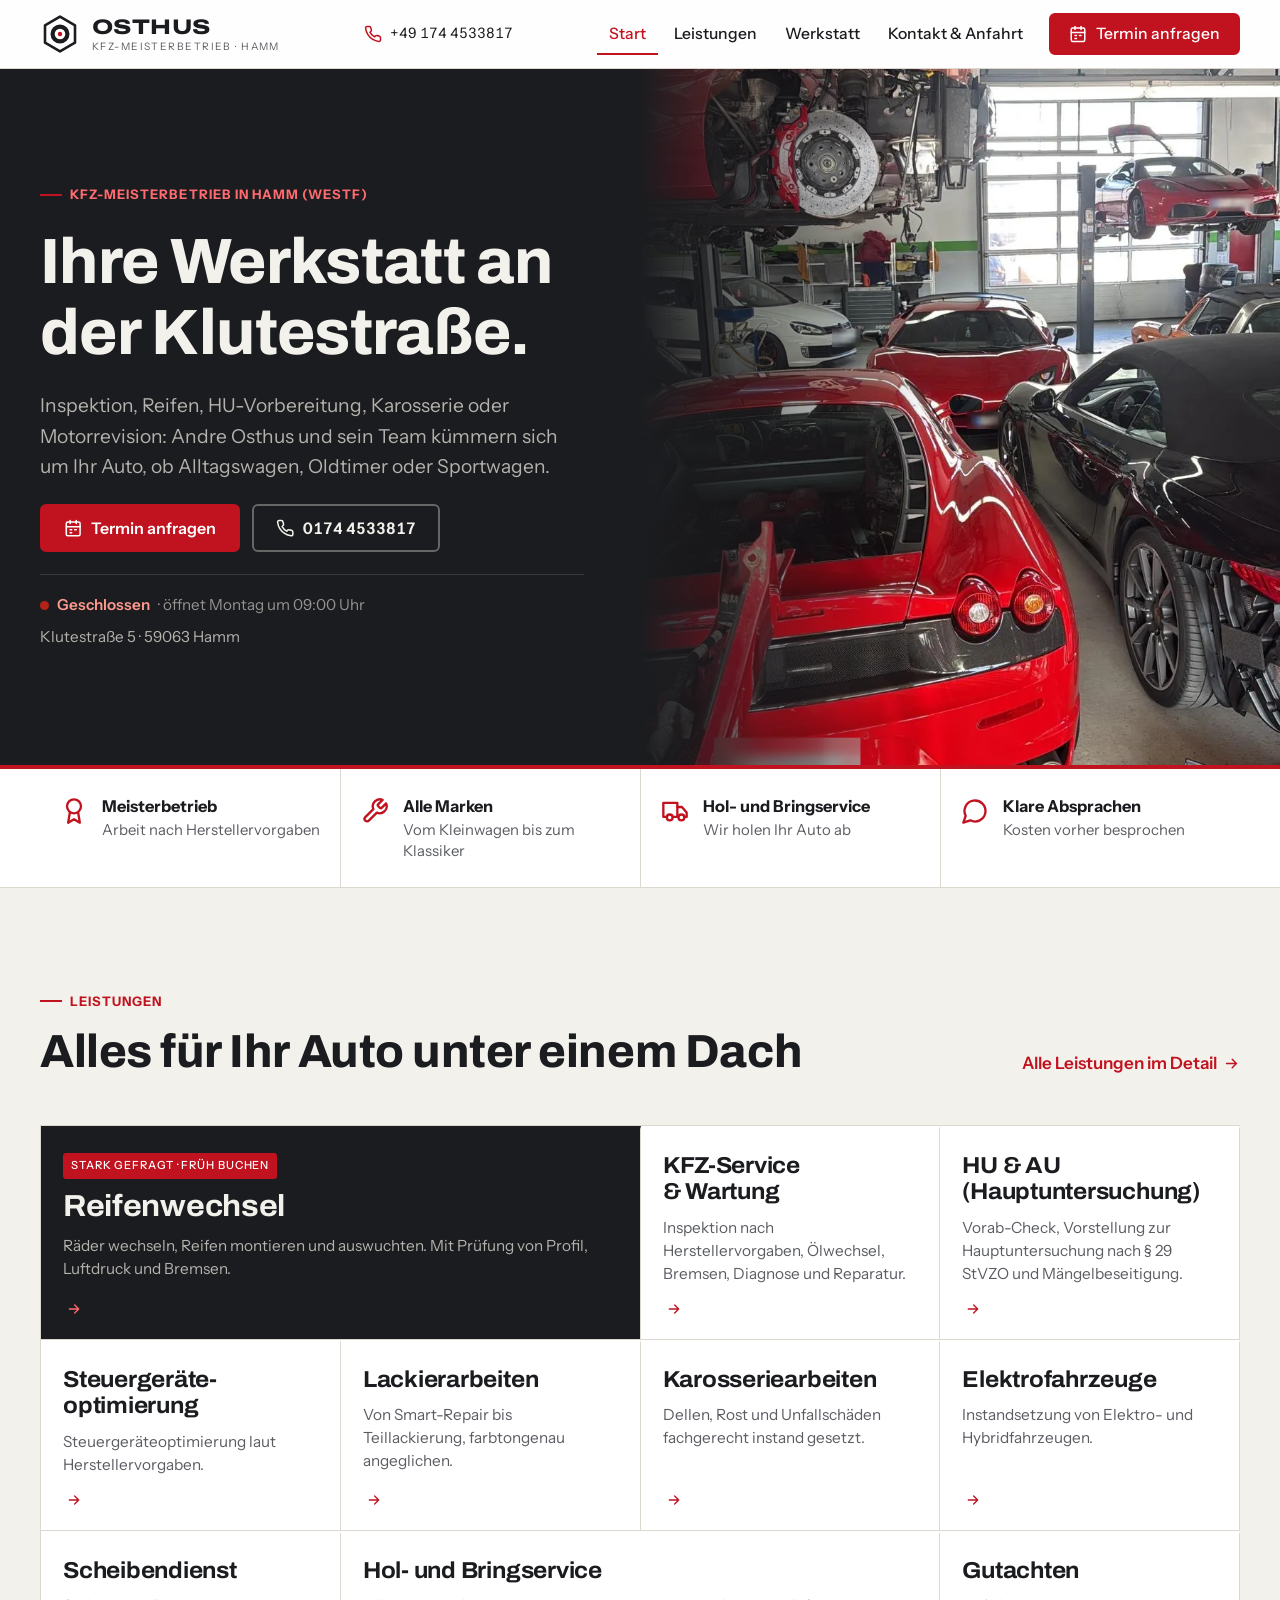
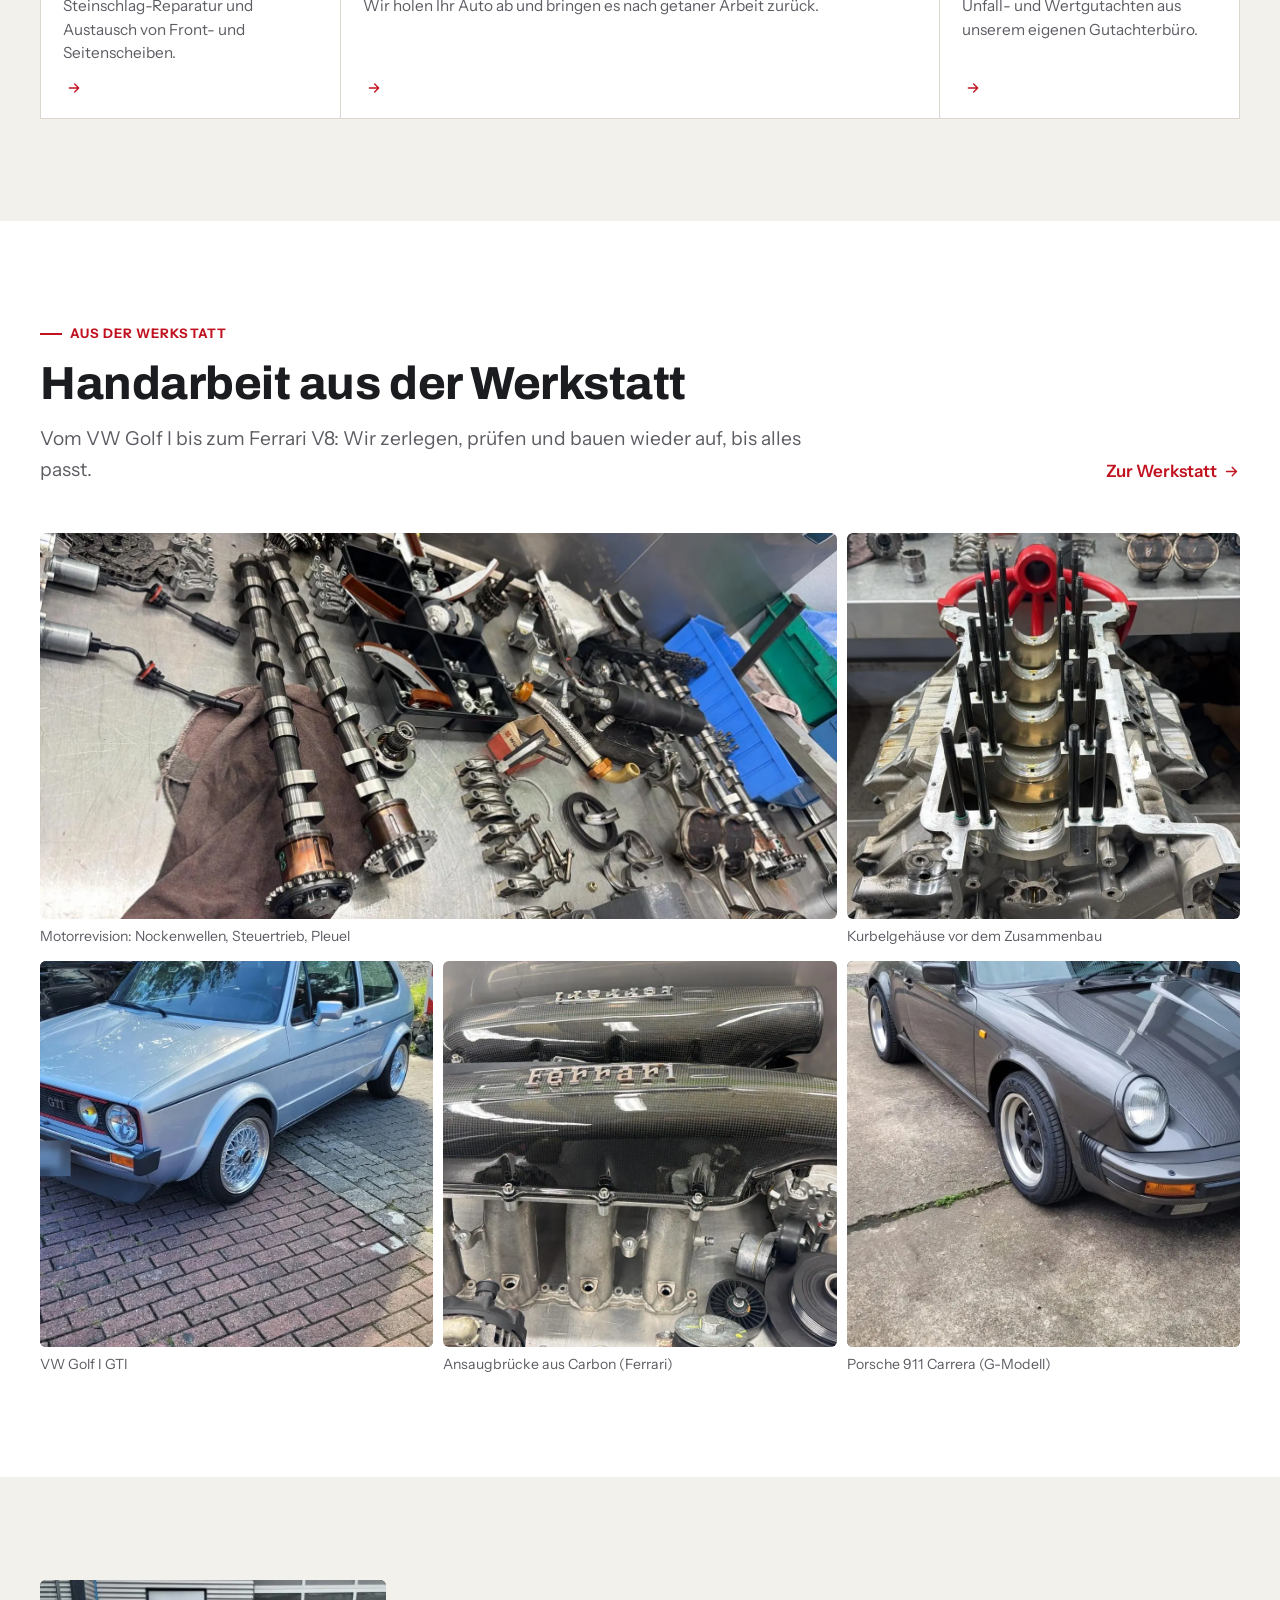
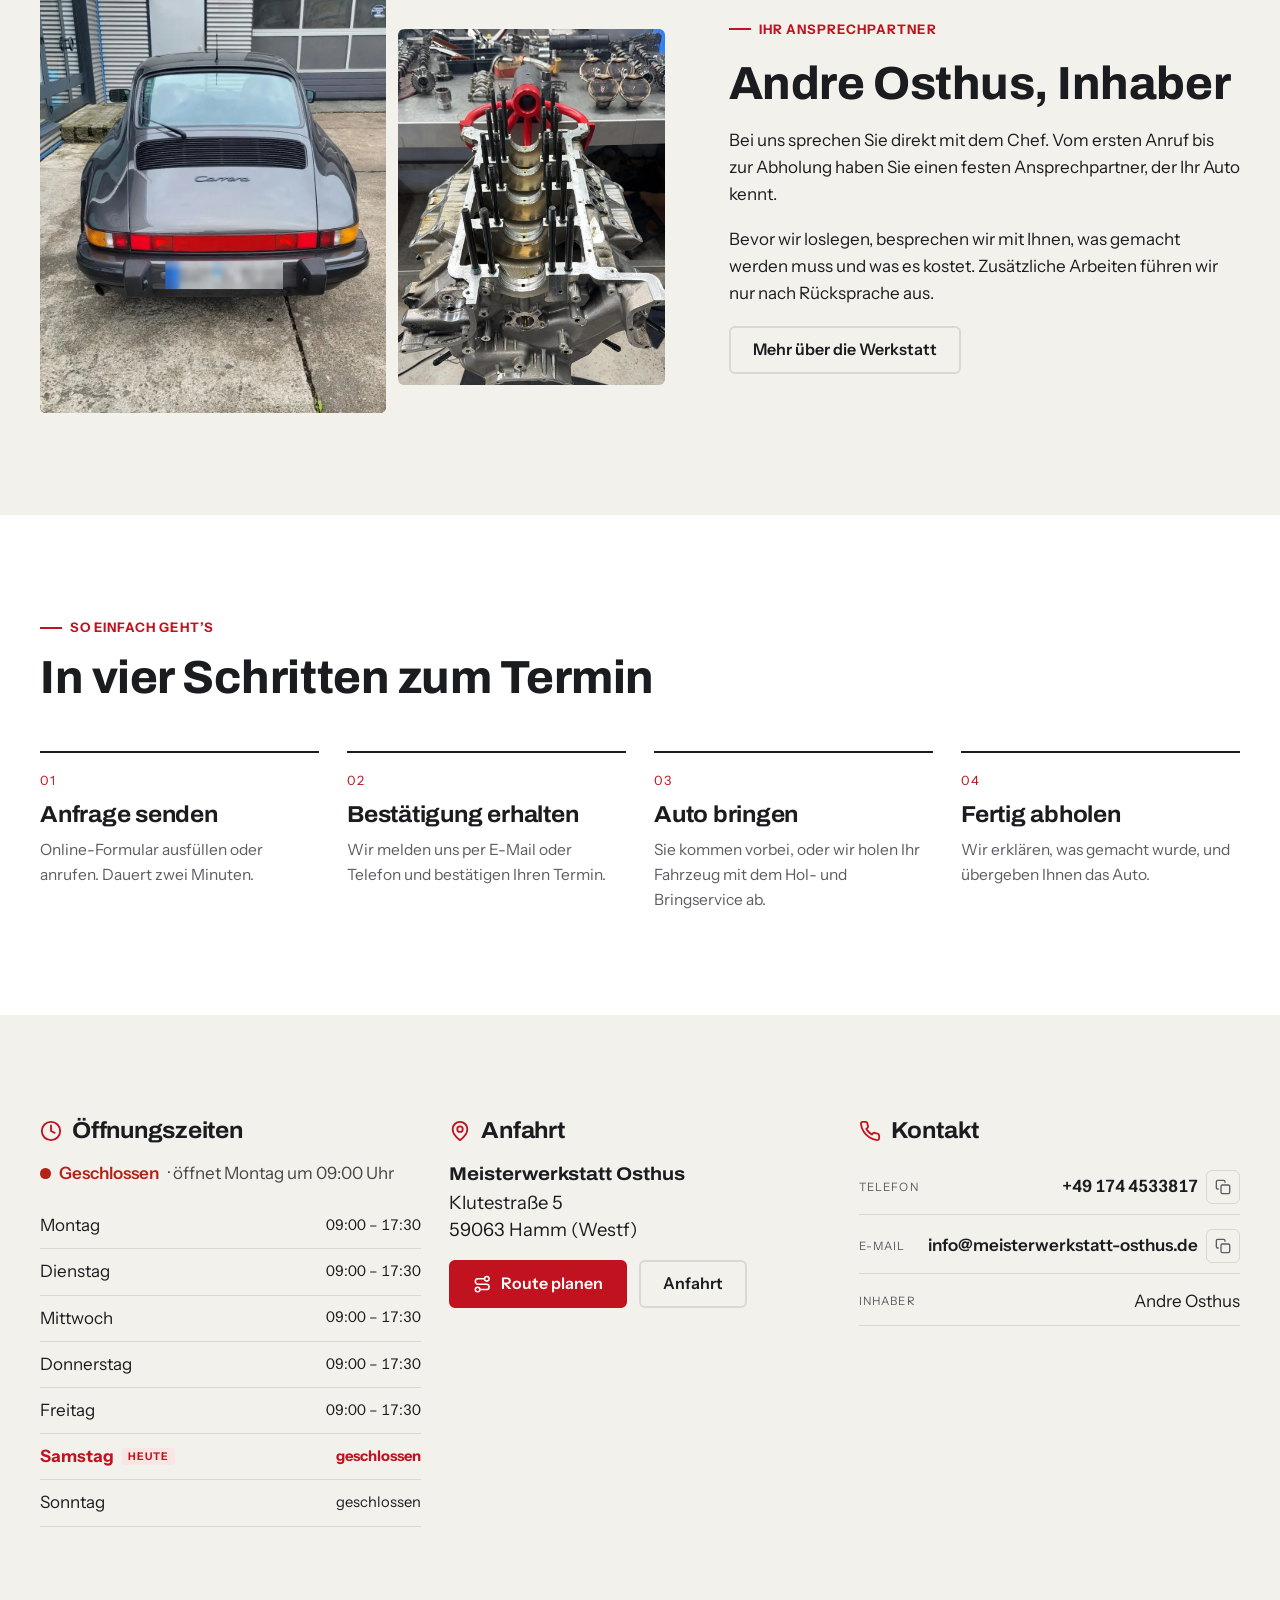
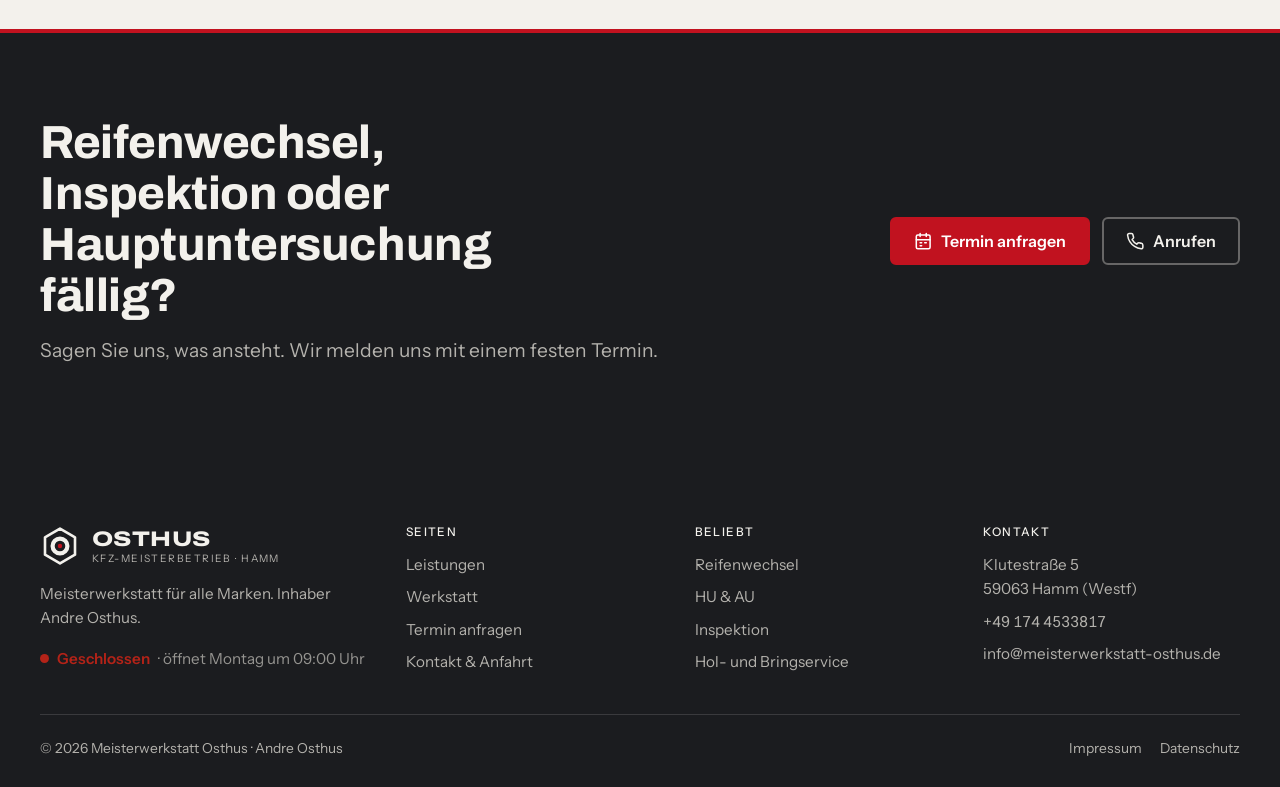
==== commit bca3d068: "Neues Design: Rot-Anthrazit-Farben, echte Fotos statt Platzhalter, ruhigere Gestaltung - Startseite " ====
--- a/index.html
+++ b/index.html
@@ -5,7 +5,7 @@
 <meta name="viewport" content="width=device-width, initial-scale=1, viewport-fit=cover">
 <title>Meisterwerkstatt Osthus – Kfz-Meisterbetrieb in Hamm</title>
 <meta name="description" content="Kfz-Meisterbetrieb Andre Osthus in Hamm (Westf): Inspektion, Reifenwechsel, HU und AU, Steuergeräteoptimierung, Lack, Karosserie, Elektrofahrzeuge und Hol- und Bringservice. Jetzt Termin anfragen.">
-<meta name="theme-color" content="#22272c">
+<meta name="theme-color" content="#1b1c1f">
 <meta property="og:type" content="website">
 <meta property="og:title" content="Meisterwerkstatt Osthus – Kfz-Meisterbetrieb in Hamm">
 <meta property="og:description" content="Kfz-Meisterbetrieb Andre Osthus in Hamm (Westf): Inspektion, Reifenwechsel, HU und AU, Steuergeräteoptimierung, Lack, Karosserie, Elektrofahrzeuge und Hol- und Bringservice. Jetzt Termin anfragen.">
@@ -42,32 +42,29 @@
 </header>
 <main id="inhalt">
 <section class="hero on-dark">
+  <div class="hero__photo"><picture><source srcset="assets/img/werkstatt-halle.webp" type="image/webp"><img src="assets/img/werkstatt-halle.jpg" alt="Blick in die Werkstatthalle: Sportwagen auf Hebebühnen" loading="eager" decoding="async" fetchpriority="high"></picture></div>
   <div class="wrap">
     <div class="hero__text">
       <span class="eyebrow">Kfz-Meisterbetrieb in Hamm (Westf)</span>
-      <h1>Vom Reifenwechsel bis zur <span>Motorrevision.</span></h1>
-      <p class="lead">Andre Osthus und sein Team kümmern sich um Ihr Fahrzeug, ob Alltagsauto, Oldtimer oder Sportwagen. Mit Meisterqualität, klaren Absprachen und festen Terminen.</p>
+      <h1>Ihre Werkstatt an der Klutestraße.</h1>
+      <p class="lead">Inspektion, Reifen, HU-Vorbereitung, Karosserie oder Motorrevision: Andre Osthus und sein Team kümmern sich um Ihr Auto, ob Alltagswagen, Oldtimer oder Sportwagen.</p>
       <div class="btn-row">
         <a class="btn" href="termin.html"><svg viewBox="0 0 24 24" fill="none" stroke="currentColor" stroke-width="2" stroke-linecap="round" stroke-linejoin="round" aria-hidden="true"><rect x="3" y="4" width="18" height="18" rx="2"/><path d="M16 2v4M8 2v4M3 10h18M8 14h2M14 14h2M8 18h2"/></svg>Termin anfragen</a>
-        <a class="btn btn--ghost" href="tel:+491744533817"><svg viewBox="0 0 24 24" fill="none" stroke="currentColor" stroke-width="2" stroke-linecap="round" stroke-linejoin="round" aria-hidden="true"><path d="M22 16.9v3a2 2 0 0 1-2.2 2 19.8 19.8 0 0 1-8.6-3.1 19.5 19.5 0 0 1-6-6A19.8 19.8 0 0 1 2.1 4.2 2 2 0 0 1 4.1 2h3a2 2 0 0 1 2 1.7c.1.9.4 1.8.7 2.7a2 2 0 0 1-.5 2.1L8 9.8a16 16 0 0 0 6 6l1.3-1.3a2 2 0 0 1 2.1-.4c.9.3 1.8.6 2.7.7a2 2 0 0 1 1.7 2z"/></svg><span class="tnum">+49 174 4533817</span></a>
-      </div>
-    </div>
-    <div class="hero__visual">
-      <div class="hero__photo"><picture><source srcset="assets/img/werkstatt-halle.webp" type="image/webp"><img src="assets/img/werkstatt-halle.jpg" alt="Werkstatthalle mit Ferrari, Lamborghini und Porsche auf Hebebühnen" loading="eager" decoding="async"></picture></div>
-      <div class="hero__plate"><div class="plate">
-  <div class="plate__head">
-    <span class="plate__brand">OSTHUS<small>Kfz-Meisterbetrieb</small></span>
-    <span class="status plate__status" data-status data-status-short></span>
-  </div>
-  <dl class="plate__grid">
-    <div><dt>Inhaber</dt><dd>Andre Osthus</dd></div>
-    <div class="plate__r"><dt>Telefon</dt><dd><a class="tnum" href="tel:+491744533817">+49 174 4533817</a></dd></div>
-    <div class="plate__wide"><dt>Standort</dt><dd>Klutestraße 5, 59063 Hamm (Westf)</dd></div>
-    <div><dt>Geöffnet</dt><dd class="tnum" data-hours-short>Mo–Fr 09:00–17:30</dd></div>
-    <div class="plate__r"><dt>Marken</dt><dd>alle Hersteller</dd></div>
-  </dl>
-</div></div>
-    </div>
+        <a class="btn btn--ghost" href="tel:+491744533817"><svg viewBox="0 0 24 24" fill="none" stroke="currentColor" stroke-width="2" stroke-linecap="round" stroke-linejoin="round" aria-hidden="true"><path d="M22 16.9v3a2 2 0 0 1-2.2 2 19.8 19.8 0 0 1-8.6-3.1 19.5 19.5 0 0 1-6-6A19.8 19.8 0 0 1 2.1 4.2 2 2 0 0 1 4.1 2h3a2 2 0 0 1 2 1.7c.1.9.4 1.8.7 2.7a2 2 0 0 1-.5 2.1L8 9.8a16 16 0 0 0 6 6l1.3-1.3a2 2 0 0 1 2.1-.4c.9.3 1.8.6 2.7.7a2 2 0 0 1 1.7 2z"/></svg><span class="tnum">0174 4533817</span></a>
+      </div>
+      <p class="hero__meta"><span class="status" data-status></span><span class="hero__addr">Klutestraße 5 · 59063 Hamm</span></p>
+    </div>
+  </div>
+</section>
+
+<section class="trust" aria-label="Das zeichnet uns aus">
+  <div class="wrap">
+    <ul class="trust__list">
+      <li><svg viewBox="0 0 24 24" fill="none" stroke="currentColor" stroke-width="2" stroke-linecap="round" stroke-linejoin="round" aria-hidden="true"><circle cx="12" cy="8" r="6"/><path d="M15.5 13 17 22l-5-3-5 3 1.5-9"/></svg><span><strong>Meisterbetrieb</strong>Arbeit nach Herstellervorgaben</span></li>
+      <li><svg viewBox="0 0 24 24" fill="none" stroke="currentColor" stroke-width="2" stroke-linecap="round" stroke-linejoin="round" aria-hidden="true"><path d="M14.7 6.3a1 1 0 0 0 0 1.4l1.6 1.6a1 1 0 0 0 1.4 0l3.8-3.8a6 6 0 0 1-7.9 7.9l-6.9 6.9a2.1 2.1 0 0 1-3-3l6.9-6.9a6 6 0 0 1 7.9-7.9l-3.8 3.8z"/></svg><span><strong>Alle Marken</strong>Vom Kleinwagen bis zum Klassiker</span></li>
+      <li><svg viewBox="0 0 24 24" fill="none" stroke="currentColor" stroke-width="2" stroke-linecap="round" stroke-linejoin="round" aria-hidden="true"><path d="M10 17h4V5H2v12h3"/><path d="M20 17h2v-3.3a1 1 0 0 0-.2-.6L18.3 9a1 1 0 0 0-.8-.4H14"/><circle cx="7.5" cy="17.5" r="2.5"/><circle cx="17.5" cy="17.5" r="2.5"/></svg><span><strong>Hol- und Bringservice</strong>Wir holen Ihr Auto ab</span></li>
+      <li><svg viewBox="0 0 24 24" fill="none" stroke="currentColor" stroke-width="2" stroke-linecap="round" stroke-linejoin="round" aria-hidden="true"><path d="M7.9 20A9 9 0 1 0 4 16.1L2 22Z"/></svg><span><strong>Klare Absprachen</strong>Kosten vorher besprochen</span></li>
+    </ul>
   </div>
 </section>
 
@@ -81,16 +78,16 @@
       <a class="text-link" href="leistungen.html">Alle Leistungen im Detail <svg viewBox="0 0 24 24" fill="none" stroke="currentColor" stroke-width="2" stroke-linecap="round" stroke-linejoin="round" aria-hidden="true"><path d="M5 12h14M13 6l6 6-6 6"/></svg></a>
     </div>
     <div class="catalog">
-<a class="catalog__item catalog__item--feature" href="leistungen.html#reifen"><div class="catalog__top"><span class="catalog__code">RAD</span><span class="badge">Stark gefragt · früh buchen</span></div><h3>Reifenwechsel</h3><p>Räder wechseln, Reifen montieren und auswuchten. Mit Prüfung von Profil, Luftdruck und Bremsen.</p><svg class="arrow" viewBox="0 0 24 24" fill="none" stroke="currentColor" stroke-width="2" stroke-linecap="round" stroke-linejoin="round" aria-hidden="true"><path d="M5 12h14M13 6l6 6-6 6"/></svg></a>
-<a class="catalog__item" href="leistungen.html#service"><span class="catalog__code">INSP</span><h3>KFZ-Service &amp; Wartung</h3><p>Inspektion nach Herstellervorgaben, Ölwechsel, Bremsen, Diagnose und Reparatur.</p><svg class="arrow" viewBox="0 0 24 24" fill="none" stroke="currentColor" stroke-width="2" stroke-linecap="round" stroke-linejoin="round" aria-hidden="true"><path d="M5 12h14M13 6l6 6-6 6"/></svg></a>
-<a class="catalog__item" href="leistungen.html#tuev"><span class="catalog__code">HU · AU</span><h3>HU &amp; AU (Haupt&shy;untersuchung)</h3><p>Vorab-Check, Vorstellung zur Hauptuntersuchung nach § 29 StVZO und Mängelbeseitigung.</p><svg class="arrow" viewBox="0 0 24 24" fill="none" stroke="currentColor" stroke-width="2" stroke-linecap="round" stroke-linejoin="round" aria-hidden="true"><path d="M5 12h14M13 6l6 6-6 6"/></svg></a>
-<a class="catalog__item" href="leistungen.html#tuning"><span class="catalog__code">ECU</span><h3>Steuergeräte&shy;optimierung</h3><p>Steuergeräteoptimierung laut Herstellervorgaben.</p><svg class="arrow" viewBox="0 0 24 24" fill="none" stroke="currentColor" stroke-width="2" stroke-linecap="round" stroke-linejoin="round" aria-hidden="true"><path d="M5 12h14M13 6l6 6-6 6"/></svg></a>
-<a class="catalog__item" href="leistungen.html#lack"><span class="catalog__code">LACK</span><h3>Lackier&shy;arbeiten</h3><p>Von Smart-Repair bis Teillackierung, farbtongenau angeglichen.</p><svg class="arrow" viewBox="0 0 24 24" fill="none" stroke="currentColor" stroke-width="2" stroke-linecap="round" stroke-linejoin="round" aria-hidden="true"><path d="M5 12h14M13 6l6 6-6 6"/></svg></a>
-<a class="catalog__item" href="leistungen.html#karosserie"><span class="catalog__code">KAR</span><h3>Karosserie&shy;arbeiten</h3><p>Dellen, Rost und Unfallschäden fachgerecht instand gesetzt.</p><svg class="arrow" viewBox="0 0 24 24" fill="none" stroke="currentColor" stroke-width="2" stroke-linecap="round" stroke-linejoin="round" aria-hidden="true"><path d="M5 12h14M13 6l6 6-6 6"/></svg></a>
-<a class="catalog__item" href="leistungen.html#ev"><span class="catalog__code">HV</span><h3>Elektro&shy;fahrzeuge</h3><p>Instandsetzung von Elektro- und Hybridfahrzeugen.</p><svg class="arrow" viewBox="0 0 24 24" fill="none" stroke="currentColor" stroke-width="2" stroke-linecap="round" stroke-linejoin="round" aria-hidden="true"><path d="M5 12h14M13 6l6 6-6 6"/></svg></a>
-<a class="catalog__item" href="leistungen.html#scheibe"><span class="catalog__code">GLAS</span><h3>Scheibendienst</h3><p>Steinschlag-Reparatur und Austausch von Front- und Seitenscheiben.</p><svg class="arrow" viewBox="0 0 24 24" fill="none" stroke="currentColor" stroke-width="2" stroke-linecap="round" stroke-linejoin="round" aria-hidden="true"><path d="M5 12h14M13 6l6 6-6 6"/></svg></a>
-<a class="catalog__item catalog__item--wide" href="leistungen.html#holbring"><span class="catalog__code">H+B</span><h3>Hol- und Bringservice</h3><p>Wir holen Ihr Auto ab und bringen es nach getaner Arbeit zurück.</p><svg class="arrow" viewBox="0 0 24 24" fill="none" stroke="currentColor" stroke-width="2" stroke-linecap="round" stroke-linejoin="round" aria-hidden="true"><path d="M5 12h14M13 6l6 6-6 6"/></svg></a>
-<a class="catalog__item" href="leistungen.html#gutachten"><span class="catalog__code">GA</span><h3>Gutachten</h3><p>Unfall- und Wertgutachten aus unserem eigenen Gutachterbüro.</p><svg class="arrow" viewBox="0 0 24 24" fill="none" stroke="currentColor" stroke-width="2" stroke-linecap="round" stroke-linejoin="round" aria-hidden="true"><path d="M5 12h14M13 6l6 6-6 6"/></svg></a>
+<a class="catalog__item catalog__item--feature" href="leistungen.html#reifen"><div class="catalog__top"><span class="badge">Stark gefragt · früh buchen</span></div><h3>Reifenwechsel</h3><p>Räder wechseln, Reifen montieren und auswuchten. Mit Prüfung von Profil, Luftdruck und Bremsen.</p><svg class="arrow" viewBox="0 0 24 24" fill="none" stroke="currentColor" stroke-width="2" stroke-linecap="round" stroke-linejoin="round" aria-hidden="true"><path d="M5 12h14M13 6l6 6-6 6"/></svg></a>
+<a class="catalog__item" href="leistungen.html#service"><h3>KFZ-Service &amp; Wartung</h3><p>Inspektion nach Herstellervorgaben, Ölwechsel, Bremsen, Diagnose und Reparatur.</p><svg class="arrow" viewBox="0 0 24 24" fill="none" stroke="currentColor" stroke-width="2" stroke-linecap="round" stroke-linejoin="round" aria-hidden="true"><path d="M5 12h14M13 6l6 6-6 6"/></svg></a>
+<a class="catalog__item" href="leistungen.html#tuev"><h3>HU &amp; AU (Haupt&shy;untersuchung)</h3><p>Vorab-Check, Vorstellung zur Hauptuntersuchung nach § 29 StVZO und Mängelbeseitigung.</p><svg class="arrow" viewBox="0 0 24 24" fill="none" stroke="currentColor" stroke-width="2" stroke-linecap="round" stroke-linejoin="round" aria-hidden="true"><path d="M5 12h14M13 6l6 6-6 6"/></svg></a>
+<a class="catalog__item" href="leistungen.html#tuning"><h3>Steuergeräte&shy;optimierung</h3><p>Steuergeräteoptimierung laut Herstellervorgaben.</p><svg class="arrow" viewBox="0 0 24 24" fill="none" stroke="currentColor" stroke-width="2" stroke-linecap="round" stroke-linejoin="round" aria-hidden="true"><path d="M5 12h14M13 6l6 6-6 6"/></svg></a>
+<a class="catalog__item" href="leistungen.html#lack"><h3>Lackier&shy;arbeiten</h3><p>Von Smart-Repair bis Teillackierung, farbtongenau angeglichen.</p><svg class="arrow" viewBox="0 0 24 24" fill="none" stroke="currentColor" stroke-width="2" stroke-linecap="round" stroke-linejoin="round" aria-hidden="true"><path d="M5 12h14M13 6l6 6-6 6"/></svg></a>
+<a class="catalog__item" href="leistungen.html#karosserie"><h3>Karosserie&shy;arbeiten</h3><p>Dellen, Rost und Unfallschäden fachgerecht instand gesetzt.</p><svg class="arrow" viewBox="0 0 24 24" fill="none" stroke="currentColor" stroke-width="2" stroke-linecap="round" stroke-linejoin="round" aria-hidden="true"><path d="M5 12h14M13 6l6 6-6 6"/></svg></a>
+<a class="catalog__item" href="leistungen.html#ev"><h3>Elektro&shy;fahrzeuge</h3><p>Instandsetzung von Elektro- und Hybridfahrzeugen.</p><svg class="arrow" viewBox="0 0 24 24" fill="none" stroke="currentColor" stroke-width="2" stroke-linecap="round" stroke-linejoin="round" aria-hidden="true"><path d="M5 12h14M13 6l6 6-6 6"/></svg></a>
+<a class="catalog__item" href="leistungen.html#scheibe"><h3>Scheibendienst</h3><p>Steinschlag-Reparatur und Austausch von Front- und Seitenscheiben.</p><svg class="arrow" viewBox="0 0 24 24" fill="none" stroke="currentColor" stroke-width="2" stroke-linecap="round" stroke-linejoin="round" aria-hidden="true"><path d="M5 12h14M13 6l6 6-6 6"/></svg></a>
+<a class="catalog__item catalog__item--wide" href="leistungen.html#holbring"><h3>Hol- und Bringservice</h3><p>Wir holen Ihr Auto ab und bringen es nach getaner Arbeit zurück.</p><svg class="arrow" viewBox="0 0 24 24" fill="none" stroke="currentColor" stroke-width="2" stroke-linecap="round" stroke-linejoin="round" aria-hidden="true"><path d="M5 12h14M13 6l6 6-6 6"/></svg></a>
+<a class="catalog__item" href="leistungen.html#gutachten"><h3>Gutachten</h3><p>Unfall- und Wertgutachten aus unserem eigenen Gutachterbüro.</p><svg class="arrow" viewBox="0 0 24 24" fill="none" stroke="currentColor" stroke-width="2" stroke-linecap="round" stroke-linejoin="round" aria-hidden="true"><path d="M5 12h14M13 6l6 6-6 6"/></svg></a>
     </div>
   </div>
 </section>
@@ -117,14 +114,15 @@
 
 <section class="band" aria-labelledby="team-titel">
   <div class="wrap duo">
-    <div class="duo__media">
-      <div class="photo-slot"><svg viewBox="0 0 24 24" fill="none" stroke="currentColor" stroke-width="2" stroke-linecap="round" stroke-linejoin="round" aria-hidden="true"><rect x="3" y="3" width="18" height="18" rx="2"/><circle cx="9" cy="9" r="2"/><path d="m21 15-5-5L5 21"/></svg><span>Foto folgt:<br>Andre Osthus</span></div>
-      <div class="photo-slot"><svg viewBox="0 0 24 24" fill="none" stroke="currentColor" stroke-width="2" stroke-linecap="round" stroke-linejoin="round" aria-hidden="true"><rect x="3" y="3" width="18" height="18" rx="2"/><circle cx="9" cy="9" r="2"/><path d="m21 15-5-5L5 21"/></svg><span>Foto folgt:<br>Außenansicht der Werkstatt</span></div>
+    <div class="duo__media duo__media--photos">
+      <picture class="duo__big"><source srcset="assets/img/porsche-heck.webp" type="image/webp"><img src="assets/img/porsche-heck.jpg" alt="Porsche 911 Carrera vor dem Tor der Werkstatt" loading="lazy" decoding="async" style="object-position:50% 35%"></picture>
+      <picture class="duo__small"><source srcset="assets/img/motorblock.webp" type="image/webp"><img src="assets/img/motorblock.jpg" alt="Motorblock auf dem Montageständer" loading="lazy" decoding="async"></picture>
     </div>
     <div class="about__text">
       <span class="eyebrow">Ihr Ansprechpartner</span>
       <h2 id="team-titel">Andre Osthus, Inhaber</h2>
       <p>Bei uns sprechen Sie direkt mit dem Chef. Vom ersten Anruf bis zur Abholung haben Sie einen festen Ansprechpartner, der Ihr Auto kennt.</p>
+      <p>Bevor wir loslegen, besprechen wir mit Ihnen, was gemacht werden muss und was es kostet. Zusätzliche Arbeiten führen wir nur nach Rücksprache aus.</p>
       <div class="btn-row"><a class="btn btn--ghost" href="werkstatt.html">Mehr über die Werkstatt</a></div>
     </div>
   </div>
--- a/assets/css/style.css
+++ b/assets/css/style.css
@@ -1,7 +1,7 @@
 /* =========================================================
    Meisterwerkstatt Osthus – Stylesheet
-   Gestaltung: Fassade der Werkstatt (Anthrazit, Wellblech-Grau,
-   blaue Zierlinie) + Info-Schild in Anthrazit, ohne Überlagerungen.
+   Gestaltung: warmes Hellgrau, Anthrazit und Werkstatt-Rot.
+   Echte Fotos stehen im Vordergrund, wenige Schmuckelemente.
    Layout: breite Bänder, Inhalt in .wrap (max. 1200px).
    ========================================================= */
 
@@ -18,32 +18,27 @@
   font-weight: 400 700;
   font-display: swap;
 }
-@font-face {
-  font-family: "JetBrains Mono";
-  src: url("../fonts/jetbrains-mono-500.woff2") format("woff2");
-  font-weight: 500;
-  font-display: swap;
-}
 
 :root {
   /* Farbe */
-  --bg: #ecedeb;          /* Beton */
-  --surface: #f8f8f6;
-  --ink: #16191c;
-  --muted: #565d64;
-  --line: #cbcfce;
-  --graphite: #22272c;    /* Fassade */
-  --graphite-2: #2c3238;
-  --on-graphite: #e8ebed;
-  --on-graphite-muted: #a6aeb5;
-  --accent: #1d5fb3;      /* blaue Zierlinie */
-  --accent-hover: #164c91;
+  --bg: #f3f1ec;          /* warmes Hellgrau */
+  --surface: #ffffff;
+  --ink: #1b1c1f;
+  --muted: #5b5d63;
+  --line: #dcd8d0;
+  --graphite: #1b1c1f;    /* Anthrazit */
+  --graphite-2: #26272b;
+  --on-graphite: #f3f1ec;
+  --on-graphite-muted: #b4b2ad;
+  --accent: #c1121f;      /* Werkstatt-Rot */
+  --accent-hover: #9d0f19;
   --on-accent: #ffffff;
-  --accent-soft: #dbe6f4;
-  --ok: #1d8a4b;
-  --closed: #b2382f;
-  --plate-bg: #2c3238;    /* Info-Schild (Anthrazit) */
-  --plate-line: rgba(232, 235, 237, .12);
+  --accent-soft: #f9e6e4;
+  --accent-on-dark: #ff6b6f;
+  --ok: #1d7f45;
+  --closed: #b42318;
+  --plate-bg: #26272b;
+  --plate-line: rgba(243, 241, 236, .12);
   --pill-open-bg: rgba(67, 196, 122, .16);
   --pill-open-fg: #7ee0a6;
   --pill-closed-bg: rgba(236, 106, 95, .16);
@@ -52,7 +47,7 @@
   /* Schrift */
   --f-display: "Archivo", "Arial Narrow", "Helvetica Neue", Arial, sans-serif;
   --f-body: "Instrument Sans", "Segoe UI", system-ui, -apple-system, sans-serif;
-  --f-mono: "JetBrains Mono", ui-monospace, "SFMono-Regular", Menlo, Consolas, monospace;
+  --f-mono: var(--f-body); /* bewusst keine Schreibmaschinenschrift */
 
   /* Maße */
   --wrap: 1200px;
@@ -65,40 +60,42 @@
 
 @media (prefers-color-scheme: dark) {
   :root:not([data-theme="light"]) {
-    --bg: #121518;
-    --surface: #1a1e22;
-    --ink: #e6e9eb;
-    --muted: #9ba3aa;
-    --line: #2d3339;
-    --graphite: #0d1013;
-    --graphite-2: #171b1f;
-    --on-graphite: #e6e9eb;
-    --on-graphite-muted: #9ba3aa;
-    --accent: #5d9de9;
-    --accent-hover: #7cb1ef;
-    --on-accent: #0b1622;
-    --accent-soft: #1a2b40;
+    --bg: #141517;
+    --surface: #1c1d20;
+    --ink: #ecebe7;
+    --muted: #a3a29e;
+    --line: #2f3034;
+    --graphite: #0e0f10;
+    --graphite-2: #1a1b1e;
+    --on-graphite: #ecebe7;
+    --on-graphite-muted: #a3a29e;
+    --accent: #ef4b4f;
+    --accent-hover: #ff6b6f;
+    --on-accent: #1a0506;
+    --accent-soft: #3a1618;
+    --accent-on-dark: #ff7b7e;
     --ok: #43c47a;
-    --closed: #ec6a5f;
+    --closed: #ef6a5f;
     color-scheme: dark;
   }
 }
 :root[data-theme="dark"] {
-  --bg: #121518;
-  --surface: #1a1e22;
-  --ink: #e6e9eb;
-  --muted: #9ba3aa;
-  --line: #2d3339;
-  --graphite: #0d1013;
-  --graphite-2: #171b1f;
-  --on-graphite: #e6e9eb;
-  --on-graphite-muted: #9ba3aa;
-  --accent: #5d9de9;
-  --accent-hover: #7cb1ef;
-  --on-accent: #0b1622;
-  --accent-soft: #1a2b40;
+  --bg: #141517;
+  --surface: #1c1d20;
+  --ink: #ecebe7;
+  --muted: #a3a29e;
+  --line: #2f3034;
+  --graphite: #0e0f10;
+  --graphite-2: #1a1b1e;
+  --on-graphite: #ecebe7;
+  --on-graphite-muted: #a3a29e;
+  --accent: #ef4b4f;
+  --accent-hover: #ff6b6f;
+  --on-accent: #1a0506;
+  --accent-soft: #3a1618;
+  --accent-on-dark: #ff7b7e;
   --ok: #43c47a;
-  --closed: #ec6a5f;
+  --closed: #ef6a5f;
   color-scheme: dark;
 }
 
@@ -120,16 +117,16 @@
 a { color: inherit; }
 h1, h2, h3, h4 {
   font-family: var(--f-display);
-  font-stretch: 112%;
+  font-stretch: 100%;
   font-weight: 750;
-  line-height: 1.05;
+  line-height: 1.1;
   letter-spacing: -0.01em;
   margin: 0;
   text-wrap: balance;
   overflow-wrap: break-word;
   hyphens: manual;
 }
-h1 { font-size: clamp(2.3rem, 6.2vw, 4.6rem); }
+h1 { font-size: clamp(2.2rem, 5.4vw, 4rem); }
 h2 { font-size: clamp(1.8rem, 3.8vw, 2.9rem); }
 h3 { font-size: clamp(1.2rem, 1.8vw, 1.45rem); font-stretch: 105%; font-weight: 700; line-height: 1.15; }
 p { margin: 0; }
@@ -155,11 +152,12 @@
 .skip-link:focus { top: 12px; }
 
 .eyebrow {
-  font-family: var(--f-mono);
-  font-size: .78rem;
-  letter-spacing: .12em;
+  font-family: var(--f-body);
+  font-size: .82rem;
+  font-weight: 700;
+  letter-spacing: .08em;
   text-transform: uppercase;
-  color: var(--muted);
+  color: var(--accent);
   display: inline-flex;
   align-items: center;
   gap: .6em;
@@ -194,7 +192,7 @@
 .btn svg { width: 1.15em; height: 1.15em; flex: none; }
 .btn--ghost { background: transparent; color: var(--ink); border-color: var(--line); }
 .btn--ghost:hover { border-color: var(--ink); background: transparent; }
-.on-dark .btn--ghost { color: var(--on-graphite); border-color: rgba(232, 235, 237, .35); }
+.on-dark .btn--ghost { color: var(--on-graphite); border-color: rgba(243, 241, 236, .35); }
 .on-dark .btn--ghost:hover { border-color: var(--on-graphite); }
 .btn-row { display: flex; flex-wrap: wrap; gap: 12px; }
 
@@ -289,40 +287,9 @@
 
 /* ---------- Hero (Startseite) ---------- */
 .on-dark { background: var(--graphite); color: var(--on-graphite); }
-.on-dark .eyebrow { color: var(--on-graphite-muted); }
+.on-dark .eyebrow { color: var(--accent-on-dark); }
 .on-dark .lead { color: var(--on-graphite-muted); }
 
-.hero { position: relative; overflow: hidden; }
-.hero::after { /* blaue Zierlinie wie an der Fassade */
-  content: ""; position: absolute; left: 0; right: 0; bottom: 0; height: 4px; background: var(--accent);
-}
-.hero .wrap {
-  display: grid;
-  grid-template-columns: minmax(0, 1.1fr) minmax(0, .9fr);
-  gap: clamp(28px, 5vw, 72px);
-  align-items: center;
-  padding-block: clamp(40px, 7vw, 88px) clamp(48px, 7vw, 96px);
-}
-.hero__text { display: grid; gap: 22px; min-width: 0; }
-.hero h1 span { color: var(--accent); }
-:root .on-dark h1 span { color: #7fb0ec; }
-.hero__visual { min-width: 0; display: grid; gap: 16px; }
-.hero__plate { width: 100%; }
-.hero__photo {
-  border-radius: var(--r);
-  overflow: hidden;
-  aspect-ratio: 4 / 3;
-  max-height: 440px;
-  width: 100%;
-  max-width: 100%;
-  margin-left: auto;
-  background: var(--graphite-2);
-}
-.hero__photo img { width: 100%; height: 100%; object-fit: cover; object-position: 50% 40%; }
-@media (max-width: 880px) {
-  .hero .wrap { grid-template-columns: minmax(0, 1fr); }
-  .hero__photo { aspect-ratio: 5 / 4; max-height: none; }
-}
 
 /* ---------- Info-Schild ---------- */
 .plate {
@@ -347,7 +314,7 @@
 }
 .plate__status {
   padding: 5px 11px 5px 9px; border-radius: 99px; font-size: .82rem;
-  background: rgba(232, 235, 237, .08);
+  background: rgba(243, 241, 236, .08);
 }
 .plate__status[data-state="open"] { background: var(--pill-open-bg); }
 .plate__status[data-state="closed"] { background: var(--pill-closed-bg); }
@@ -369,7 +336,7 @@
 }
 .plate dd { margin: 0; font-weight: 600; overflow-wrap: anywhere; }
 .plate dd a { text-decoration: none; }
-.plate dd a:hover { color: #7fb0ec; }
+.plate dd a:hover { color: var(--accent-on-dark); }
 .plate dd[data-hours-short] { white-space: nowrap; }
 @media (max-width: 420px) {
   .plate__grid > div { padding: 12px 14px; }
@@ -429,13 +396,13 @@
 }
 .catalog__item--feature:hover { background: var(--graphite-2); }
 .catalog__item--feature p { color: var(--on-graphite-muted); }
-.catalog__item--feature .catalog__code { color: #7fb0ec; }
-.catalog__item--feature .arrow { color: #7fb0ec; }
+.catalog__item--feature .catalog__code { color: var(--accent-on-dark); }
+.catalog__item--feature .arrow { color: var(--accent-on-dark); }
 .catalog__item--feature h3 { font-size: clamp(1.4rem, 2.4vw, 1.9rem); }
 .badge {
   display: inline-flex; align-items: center; gap: 6px;
   font-family: var(--f-mono); font-size: .7rem; letter-spacing: .08em; text-transform: uppercase;
-  background: #f0b429; color: #1d1607; padding: 4px 8px; border-radius: 3px; font-weight: 500;
+  background: var(--accent); color: #fff; padding: 4px 8px; border-radius: 3px; font-weight: 500;
 }
 .catalog__top { display: flex; flex-wrap: wrap; gap: 10px; align-items: center; justify-content: space-between; }
 @media (max-width: 1020px) { .catalog { grid-template-columns: repeat(2, minmax(0, 1fr)); } }
@@ -460,7 +427,7 @@
 .gallery figure:hover img { transform: scale(1.03); }
 .gallery figcaption {
   color: var(--muted);
-  font-family: var(--f-mono); font-size: .74rem; letter-spacing: .04em; line-height: 1.4;
+  font-size: .88rem; line-height: 1.4;
 }
 .gallery figure { grid-column: span 2; grid-row: span 2; }
 .gallery .g-wide { grid-column: span 4; }
@@ -499,7 +466,7 @@
   text-transform: uppercase; background: var(--accent-soft); color: var(--accent); padding: 2px 6px; border-radius: 3px;
   vertical-align: 2px;
 }
-.on-dark .hours th, .on-dark .hours td { border-color: rgba(232, 235, 237, .14); }
+.on-dark .hours th, .on-dark .hours td { border-color: rgba(243, 241, 236, .14); }
 .hours-note { font-size: .9rem; color: var(--muted); }
 
 .contact-list { list-style: none; margin: 0; padding: 0; display: grid; gap: 4px; }
@@ -693,7 +660,7 @@
 .chip input:focus-visible + label { outline: 3px solid var(--accent); outline-offset: 2px; }
 .chip--hot label::after {
   content: "gefragt"; font-family: var(--f-mono); font-size: .64rem; letter-spacing: .08em; text-transform: uppercase;
-  background: #f0b429; color: #1d1607; padding: 2px 6px; border-radius: 3px;
+  background: var(--accent-soft); color: var(--accent); padding: 2px 6px; border-radius: 3px;
 }
 
 .check { display: flex; gap: 12px; align-items: flex-start; font-size: .95rem; cursor: pointer; }
@@ -728,7 +695,7 @@
   font-family: var(--f-display); font-stretch: 112%; font-weight: 750; font-size: 1.5rem;
   text-decoration: none; color: inherit; font-variant-numeric: tabular-nums;
 }
-.big-phone:hover { color: #7fb0ec; }
+.big-phone:hover { color: var(--accent-on-dark); }
 
 /* ---------- Karte (2-Klick) ---------- */
 .map {
@@ -782,7 +749,7 @@
 .footer-about { display: grid; gap: 16px; align-content: start; }
 .footer-bottom {
   display: flex; flex-wrap: wrap; justify-content: space-between; gap: 12px;
-  padding-top: 22px; border-top: 1px solid rgba(232, 235, 237, .14); font-size: .86rem;
+  padding-top: 22px; border-top: 1px solid rgba(243, 241, 236, .14); font-size: .86rem;
 }
 .footer-bottom a { text-decoration: none; }
 .footer-bottom a:hover { color: var(--on-graphite); }
@@ -807,7 +774,7 @@
     min-height: 64px; text-decoration: none; color: var(--on-graphite);
     font-size: .78rem; font-weight: 600; letter-spacing: .02em;
   }
-  .quickbar a + a { border-left: 1px solid rgba(232, 235, 237, .12); }
+  .quickbar a + a { border-left: 1px solid rgba(243, 241, 236, .12); }
   .quickbar a.is-primary { background: var(--accent); color: var(--on-accent); }
   .quickbar svg { width: 22px; height: 22px; }
 }
@@ -820,3 +787,77 @@
   .hero__text > :nth-child(4) { animation-delay: .18s; }
   @keyframes rise { from { transform: translateY(14px); opacity: .001; } to { transform: none; opacity: 1; } }
 }
+
+/* ---------- Hero (Startseite): echtes Foto, randlos ---------- */
+.hero { position: relative; overflow: hidden; border-bottom: 4px solid var(--accent); }
+.hero .wrap { position: relative; z-index: 1; padding-block: clamp(56px, 9vw, 128px); }
+.hero__text { display: grid; gap: 22px; max-width: 34rem; min-width: 0; }
+.hero h1 { max-width: 14ch; }
+.hero__meta {
+  display: flex; flex-wrap: wrap; gap: 8px 20px; align-items: center;
+  font-size: .95rem; color: var(--on-graphite-muted);
+  padding-top: 18px; border-top: 1px solid rgba(243, 241, 236, .14);
+}
+.hero .status[data-state="open"] .status__label { color: var(--pill-open-fg); }
+.hero .status[data-state="closed"] .status__label { color: var(--pill-closed-fg); }
+.hero__photo { position: absolute; top: 0; right: 0; bottom: 0; width: 50%; background: var(--graphite-2); }
+.hero__photo picture, .hero__photo img { width: 100%; height: 100%; }
+.hero__photo img { object-fit: cover; object-position: 50% 58%; }
+.hero__photo::after { /* weicher Übergang vom Text ins Foto */
+  content: ""; position: absolute; inset: 0;
+  background: linear-gradient(90deg, var(--graphite) 0%, color-mix(in srgb, var(--graphite) 55%, transparent) 18%, transparent 45%);
+}
+@media (max-width: 880px) {
+  .hero__photo { position: relative; width: 100%; aspect-ratio: 4 / 3; }
+  .hero__photo::after { background: linear-gradient(0deg, var(--graphite) 0%, transparent 35%); }
+  .hero .wrap { padding-block: 8px 48px; margin-top: -32px; }
+}
+
+/* ---------- Vorteile-Leiste ---------- */
+.trust { background: var(--surface); border-bottom: 1px solid var(--line); }
+.trust__list {
+  list-style: none; margin: 0; padding: 0;
+  display: grid; grid-template-columns: repeat(4, minmax(0, 1fr));
+}
+.trust__list li {
+  display: flex; gap: 14px; align-items: flex-start; padding: 26px 20px; min-width: 0;
+}
+.trust__list li + li { border-left: 1px solid var(--line); }
+.trust__list svg { width: 28px; height: 28px; color: var(--accent); flex: none; margin-top: 2px; }
+.trust__list span { display: grid; gap: 2px; color: var(--muted); font-size: .93rem; line-height: 1.4; }
+.trust__list strong { color: var(--ink); font-size: 1.02rem; }
+@media (max-width: 960px) {
+  .trust__list { grid-template-columns: repeat(2, minmax(0, 1fr)); }
+  .trust__list li:nth-child(3) { border-left: 0; }
+  .trust__list li:nth-child(n + 3) { border-top: 1px solid var(--line); }
+}
+@media (max-width: 520px) {
+  .trust__list li { padding: 18px 8px; gap: 10px; }
+  .trust__list li:nth-child(odd) { padding-left: 0; }
+  .trust__list svg { width: 24px; height: 24px; }
+}
+
+/* ---------- Seitenkopf mit Foto (Unterseiten) ---------- */
+.page-head--photo { background-color: var(--graphite); background-size: cover; background-repeat: no-repeat; }
+.page-head--photo::before {
+  content: ""; position: absolute; inset: 0;
+  background: linear-gradient(90deg, rgba(14, 15, 16, .92) 0%, rgba(14, 15, 16, .78) 45%, rgba(14, 15, 16, .4) 100%);
+}
+.page-head--photo .wrap { position: relative; z-index: 1; }
+.page-head--photo .wrap { padding-block: clamp(64px, 9vw, 120px) clamp(48px, 6vw, 80px); }
+.page-head--photo .lead { color: #d9d7d2; }
+
+/* ---------- Echte Fotos statt Platzhalter ---------- */
+.duo__media--photos { grid-template-columns: 1.3fr 1fr; align-items: end; }
+.duo__media--photos picture, .about__photo { display: block; overflow: hidden; border-radius: var(--r); background: var(--graphite-2); }
+.duo__media--photos img, .about__photo img { width: 100%; height: 100%; object-fit: cover; }
+.duo__big { aspect-ratio: 4 / 5; }
+.duo__small { aspect-ratio: 3 / 4; margin-bottom: 28px; }
+.about__photo { aspect-ratio: 4 / 5; }
+.about__photo--wide { aspect-ratio: 16 / 10; }
+@media (max-width: 900px) { .about__photo { aspect-ratio: 4 / 3; } }
+
+/* Leistungskacheln ruhiger: rote Akzentlinie statt Codes */
+.catalog__item { border-top: 3px solid transparent; }
+.catalog__item:hover { border-top-color: var(--accent); background: var(--surface); }
+.catalog__item--feature:hover { background: var(--graphite-2); }
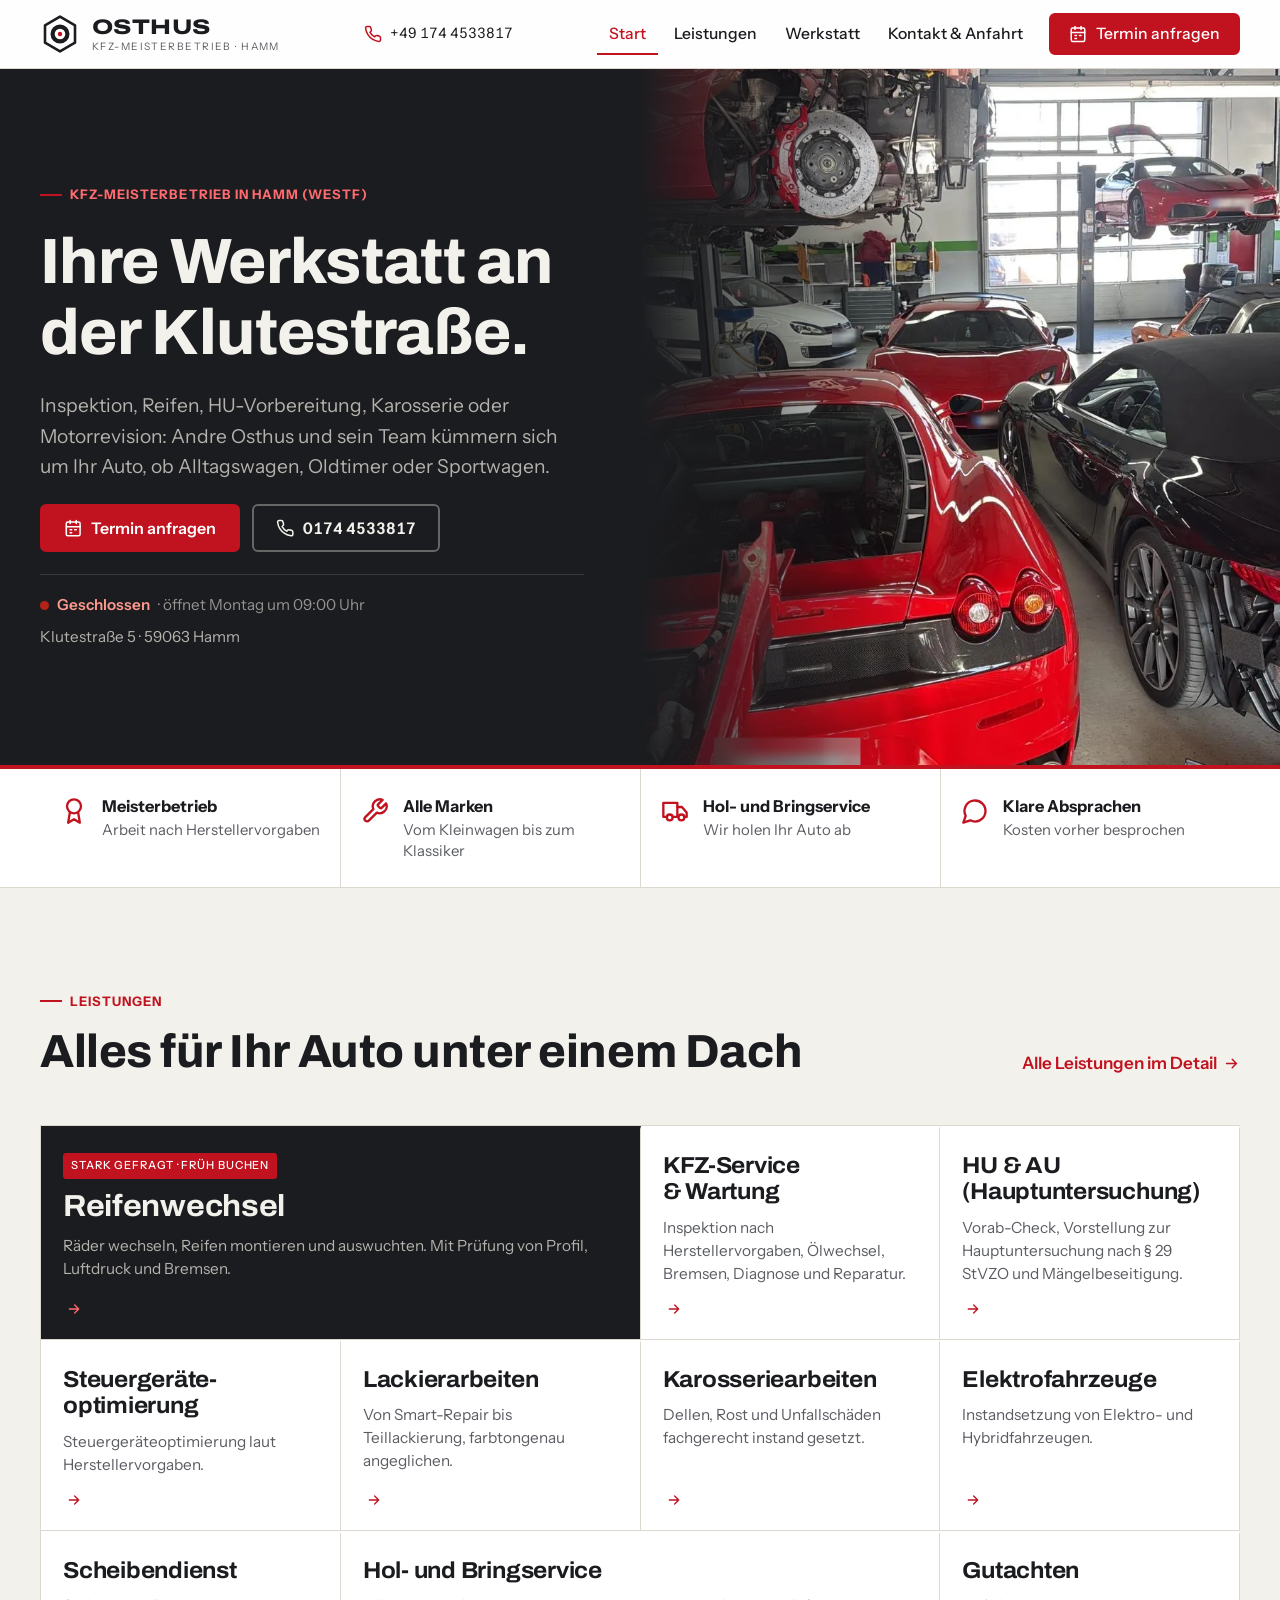
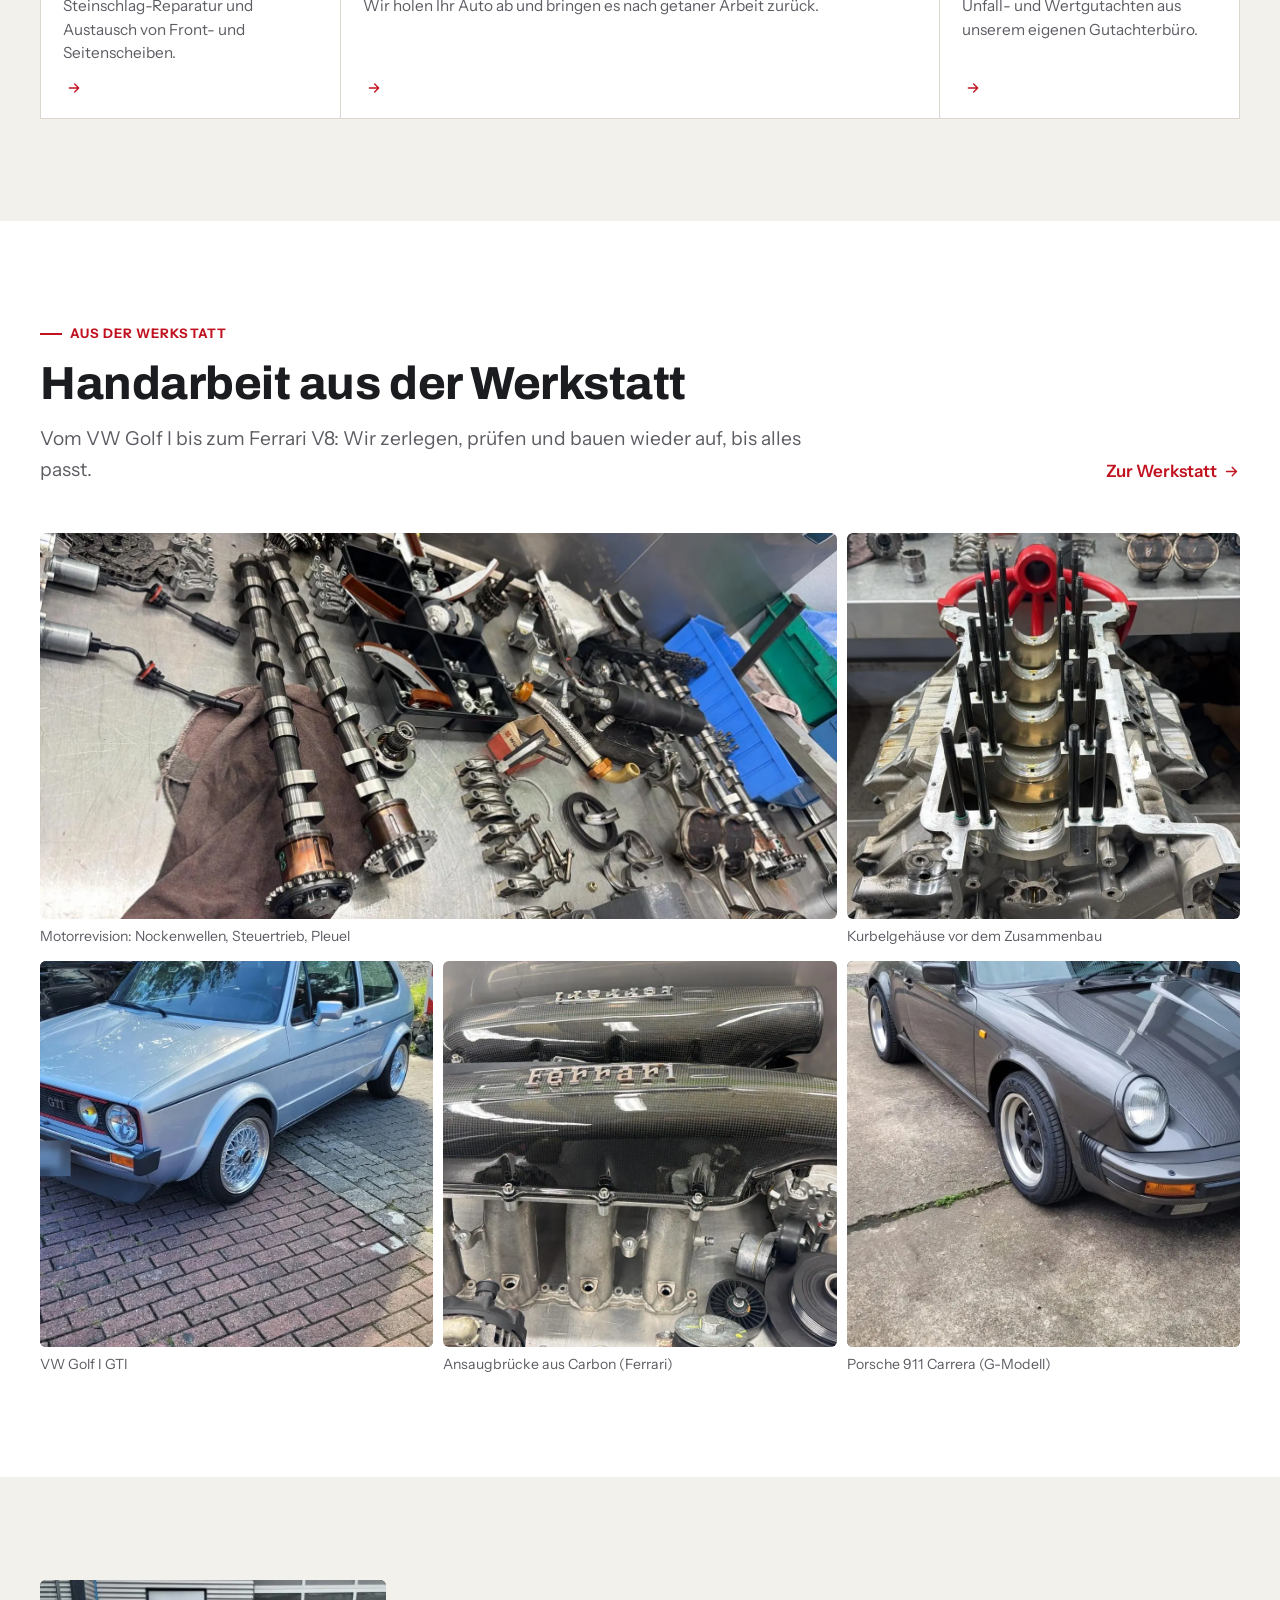
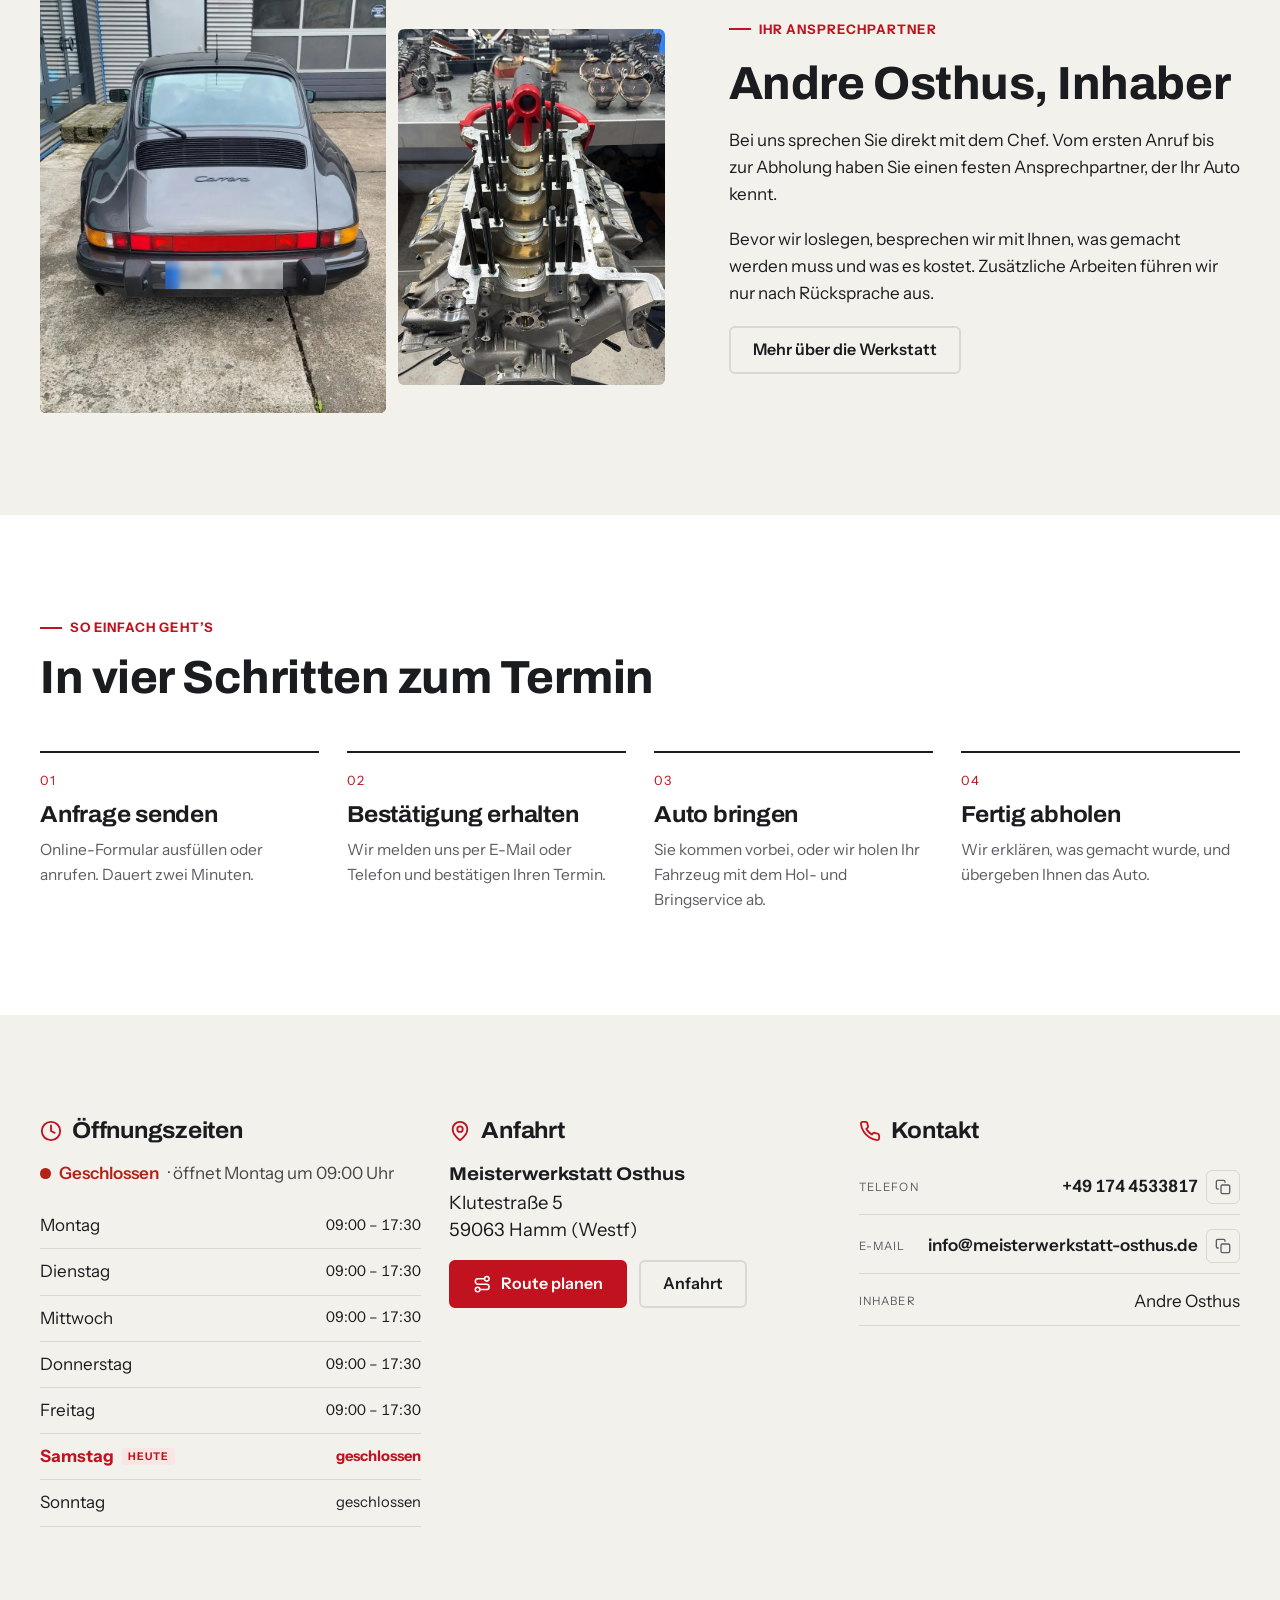
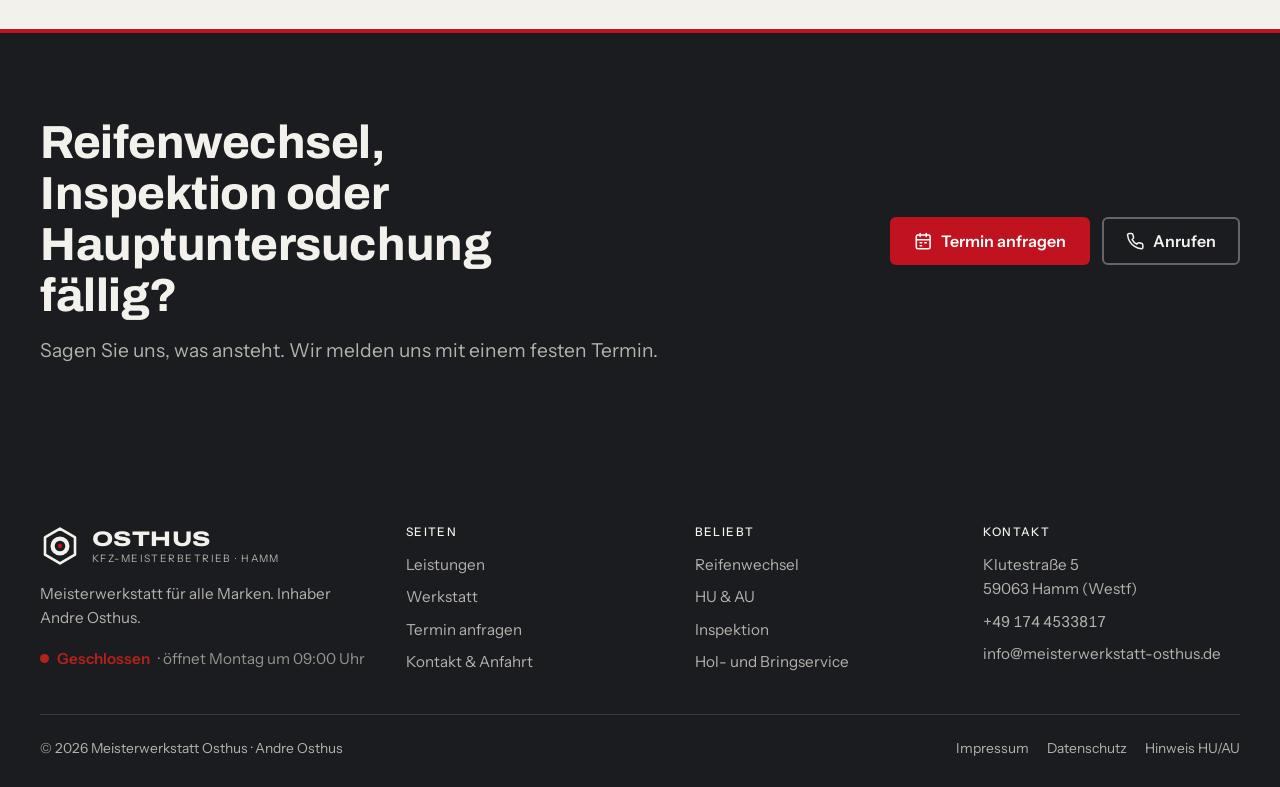
==== commit 7918ce0f: "Rechtlicher Hinweis zur HU/AU (DEKRA, KÜS) und USt-IdNr. im Impressum - Neue Seite hinweis-hu-au.htm" ====
--- a/index.html
+++ b/index.html
@@ -227,7 +227,7 @@
     </div>
     <div class="footer-bottom">
       <span>© <span data-year>2026</span> Meisterwerkstatt Osthus · Andre Osthus</span>
-      <nav aria-label="Rechtliches"><a href="impressum.html">Impressum</a><a href="datenschutz.html">Datenschutz</a></nav>
+      <nav aria-label="Rechtliches"><a href="impressum.html">Impressum</a><a href="datenschutz.html">Datenschutz</a><a href="hinweis-hu-au.html">Hinweis HU/AU</a></nav>
     </div>
   </div>
 </footer>
--- a/assets/css/style.css
+++ b/assets/css/style.css
@@ -753,7 +753,8 @@
 }
 .footer-bottom a { text-decoration: none; }
 .footer-bottom a:hover { color: var(--on-graphite); }
-.footer-bottom nav { display: flex; gap: 18px; }
+.footer-bottom nav { display: flex; flex-wrap: wrap; gap: 8px 18px; }
+.callout a { color: var(--accent); font-weight: 600; }
 @media (max-width: 900px) { .footer-grid { grid-template-columns: repeat(2, minmax(0, 1fr)); } .footer-about { grid-column: 1 / -1; } }
 @media (max-width: 480px) { .footer-grid { grid-template-columns: minmax(0, 1fr); } }
 
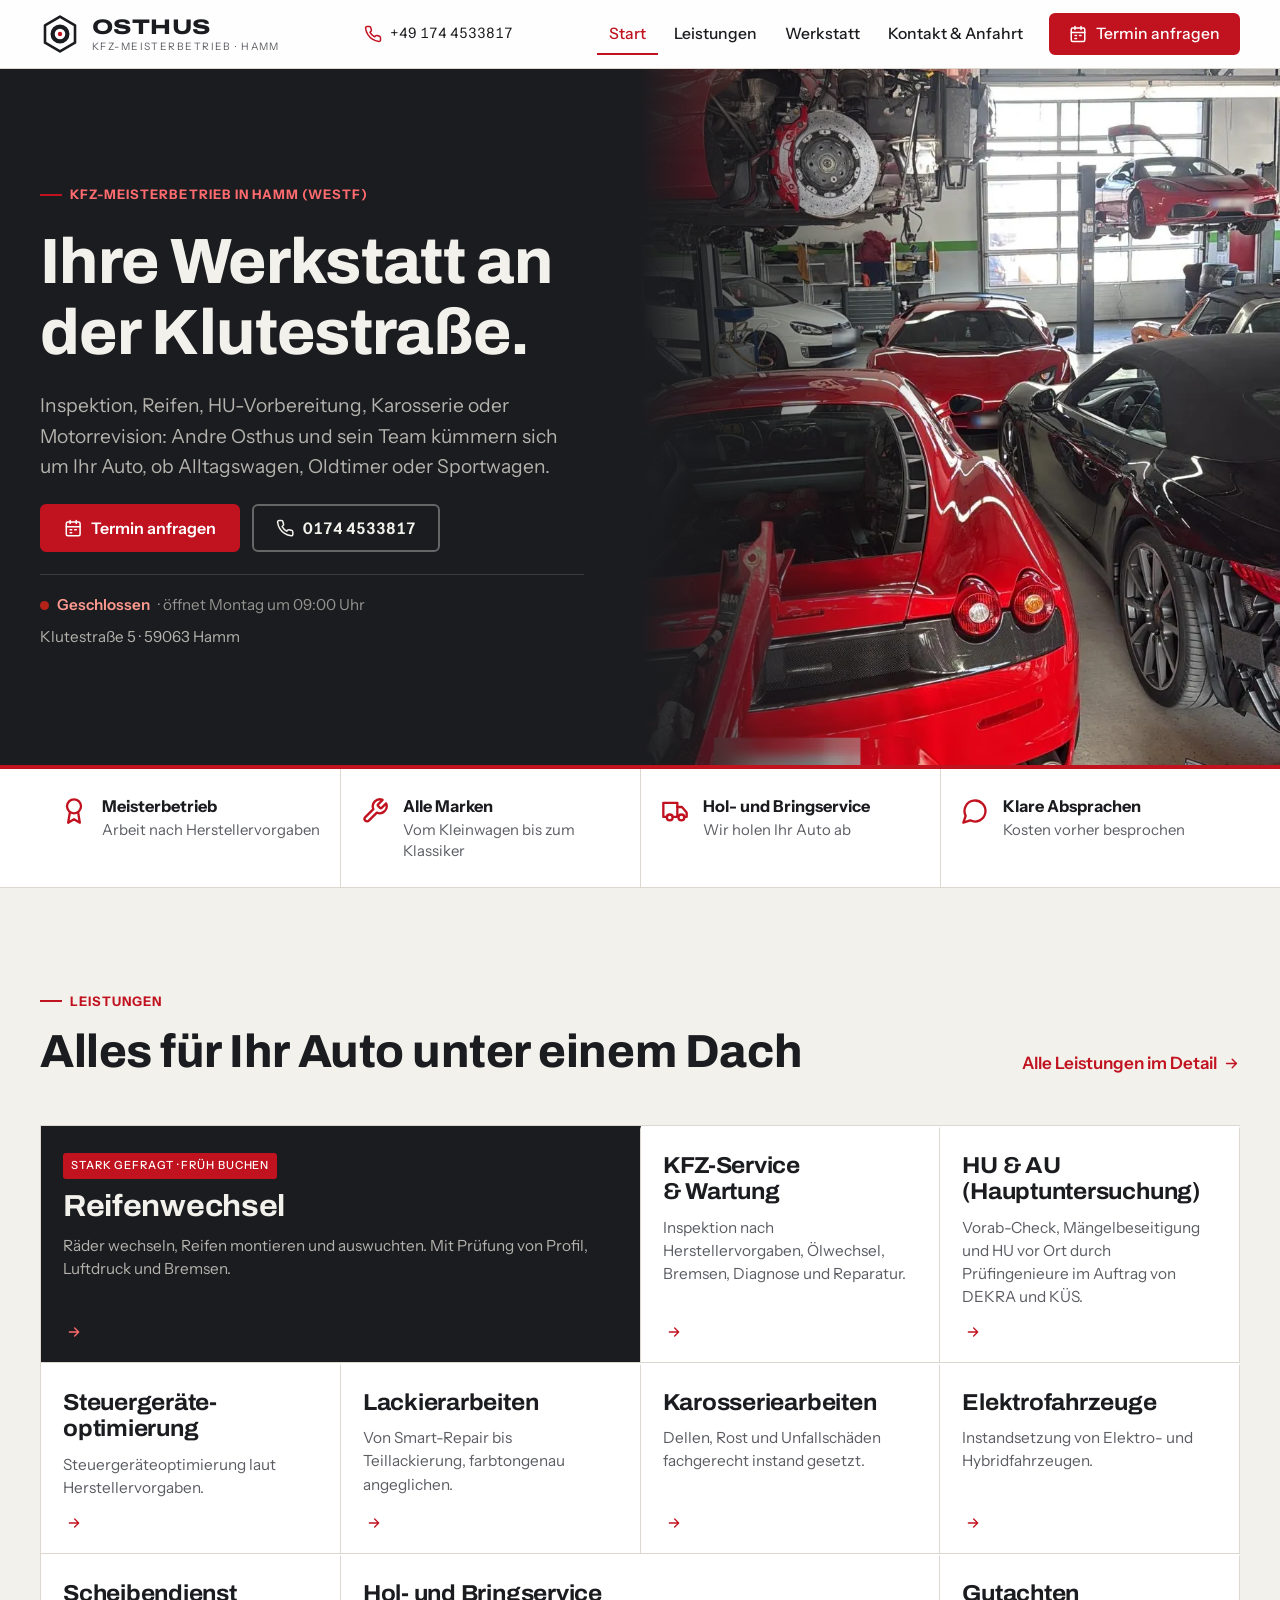
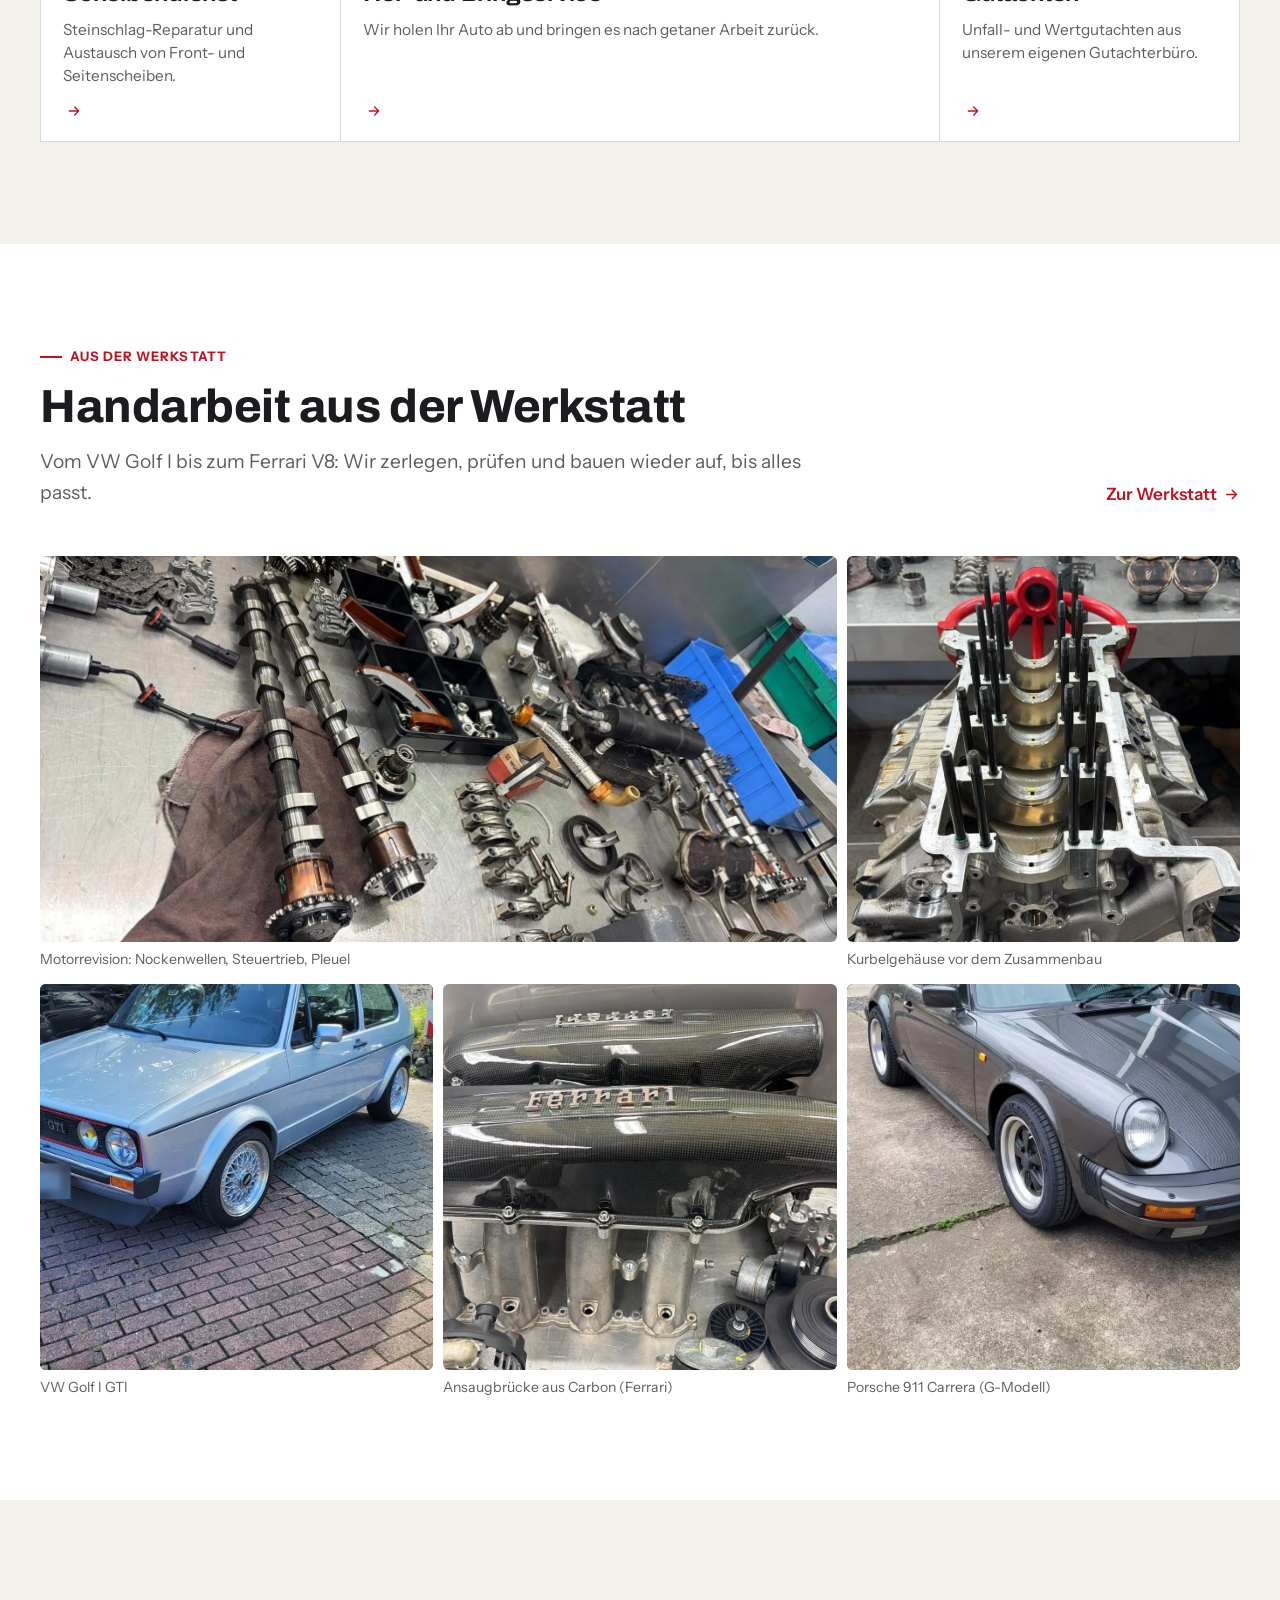
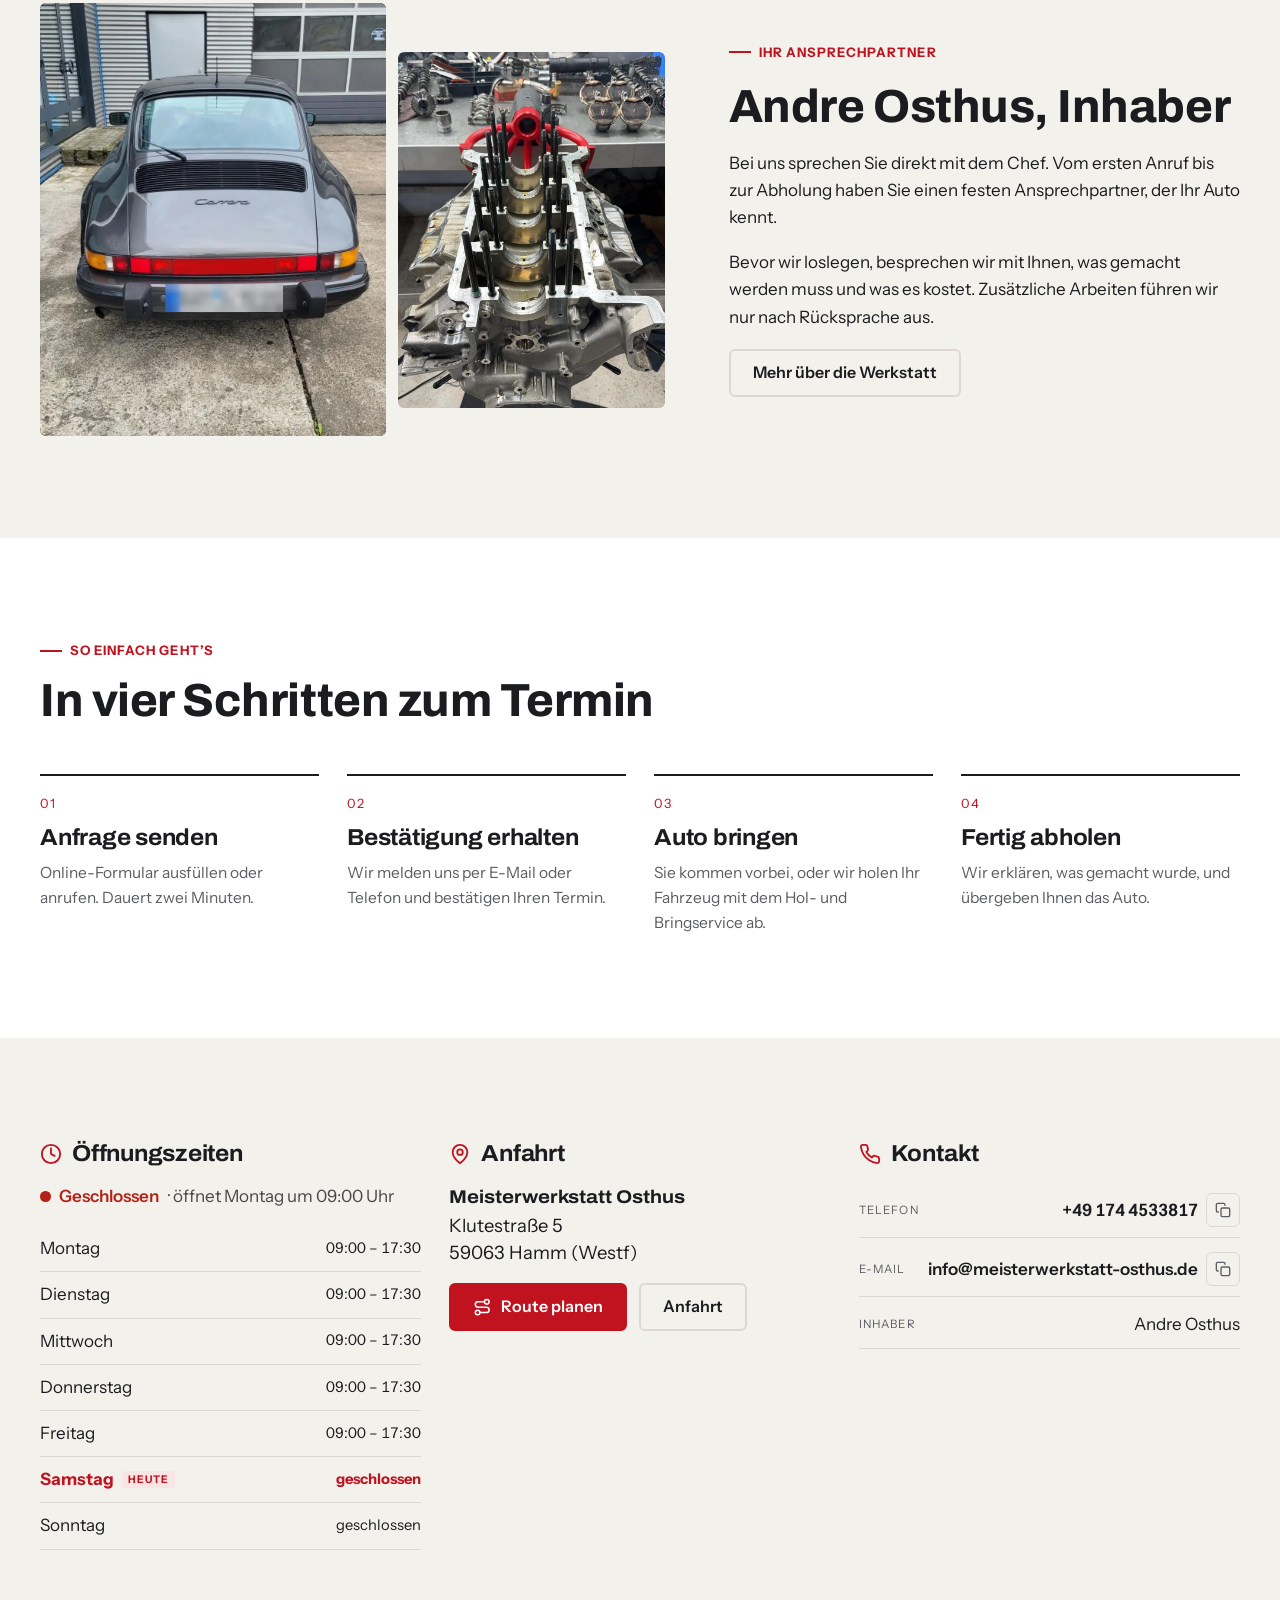
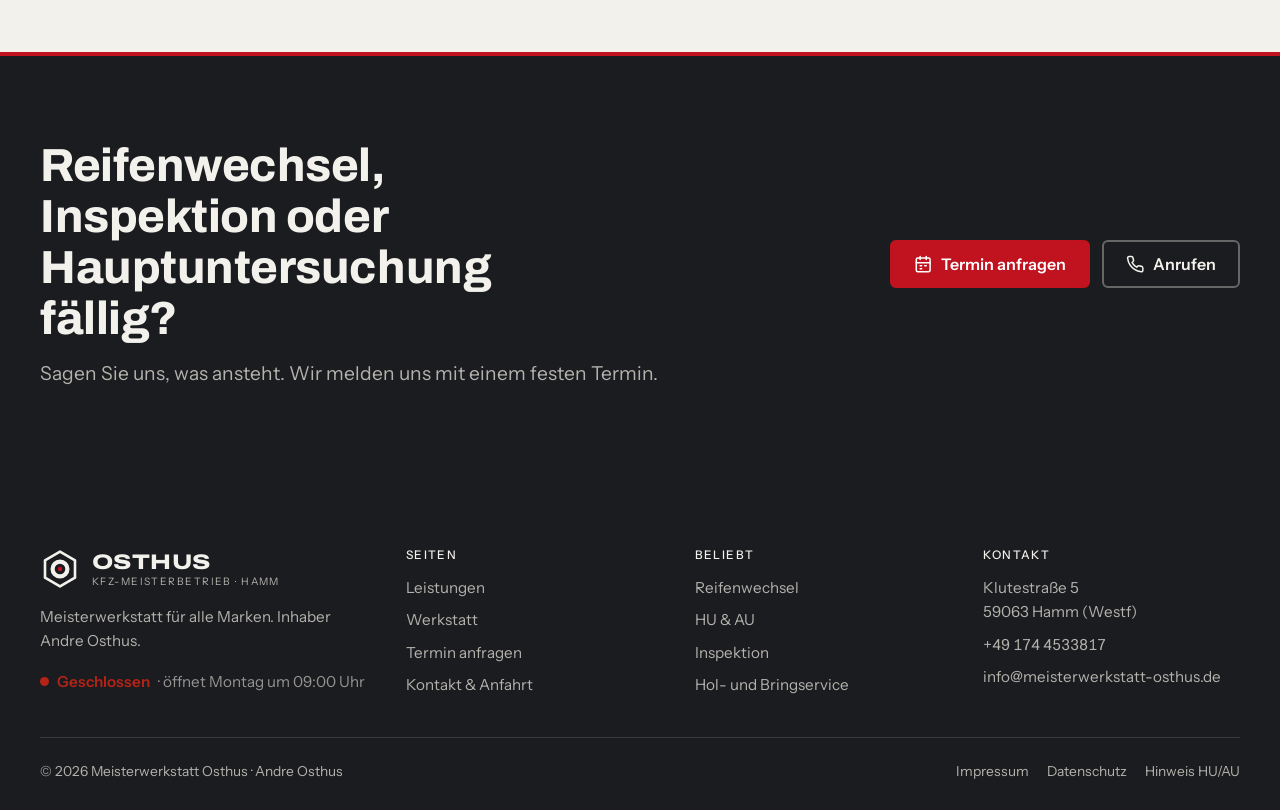
==== commit 8391e8e9: "HU/AU: Prüfingenieure im Auftrag von DEKRA und KÜS nennen Co-Authored-By: Claude Opus 5.5 <noreply@a" ====
--- a/index.html
+++ b/index.html
@@ -80,7 +80,7 @@
     <div class="catalog">
 <a class="catalog__item catalog__item--feature" href="leistungen.html#reifen"><div class="catalog__top"><span class="badge">Stark gefragt · früh buchen</span></div><h3>Reifenwechsel</h3><p>Räder wechseln, Reifen montieren und auswuchten. Mit Prüfung von Profil, Luftdruck und Bremsen.</p><svg class="arrow" viewBox="0 0 24 24" fill="none" stroke="currentColor" stroke-width="2" stroke-linecap="round" stroke-linejoin="round" aria-hidden="true"><path d="M5 12h14M13 6l6 6-6 6"/></svg></a>
 <a class="catalog__item" href="leistungen.html#service"><h3>KFZ-Service &amp; Wartung</h3><p>Inspektion nach Herstellervorgaben, Ölwechsel, Bremsen, Diagnose und Reparatur.</p><svg class="arrow" viewBox="0 0 24 24" fill="none" stroke="currentColor" stroke-width="2" stroke-linecap="round" stroke-linejoin="round" aria-hidden="true"><path d="M5 12h14M13 6l6 6-6 6"/></svg></a>
-<a class="catalog__item" href="leistungen.html#tuev"><h3>HU &amp; AU (Haupt&shy;untersuchung)</h3><p>Vorab-Check, Vorstellung zur Hauptuntersuchung nach § 29 StVZO und Mängelbeseitigung.</p><svg class="arrow" viewBox="0 0 24 24" fill="none" stroke="currentColor" stroke-width="2" stroke-linecap="round" stroke-linejoin="round" aria-hidden="true"><path d="M5 12h14M13 6l6 6-6 6"/></svg></a>
+<a class="catalog__item" href="leistungen.html#tuev"><h3>HU &amp; AU (Haupt&shy;untersuchung)</h3><p>Vorab-Check, Mängelbeseitigung und HU vor Ort durch Prüfingenieure im Auftrag von DEKRA und KÜS.</p><svg class="arrow" viewBox="0 0 24 24" fill="none" stroke="currentColor" stroke-width="2" stroke-linecap="round" stroke-linejoin="round" aria-hidden="true"><path d="M5 12h14M13 6l6 6-6 6"/></svg></a>
 <a class="catalog__item" href="leistungen.html#tuning"><h3>Steuergeräte&shy;optimierung</h3><p>Steuergeräteoptimierung laut Herstellervorgaben.</p><svg class="arrow" viewBox="0 0 24 24" fill="none" stroke="currentColor" stroke-width="2" stroke-linecap="round" stroke-linejoin="round" aria-hidden="true"><path d="M5 12h14M13 6l6 6-6 6"/></svg></a>
 <a class="catalog__item" href="leistungen.html#lack"><h3>Lackier&shy;arbeiten</h3><p>Von Smart-Repair bis Teillackierung, farbtongenau angeglichen.</p><svg class="arrow" viewBox="0 0 24 24" fill="none" stroke="currentColor" stroke-width="2" stroke-linecap="round" stroke-linejoin="round" aria-hidden="true"><path d="M5 12h14M13 6l6 6-6 6"/></svg></a>
 <a class="catalog__item" href="leistungen.html#karosserie"><h3>Karosserie&shy;arbeiten</h3><p>Dellen, Rost und Unfallschäden fachgerecht instand gesetzt.</p><svg class="arrow" viewBox="0 0 24 24" fill="none" stroke="currentColor" stroke-width="2" stroke-linecap="round" stroke-linejoin="round" aria-hidden="true"><path d="M5 12h14M13 6l6 6-6 6"/></svg></a>
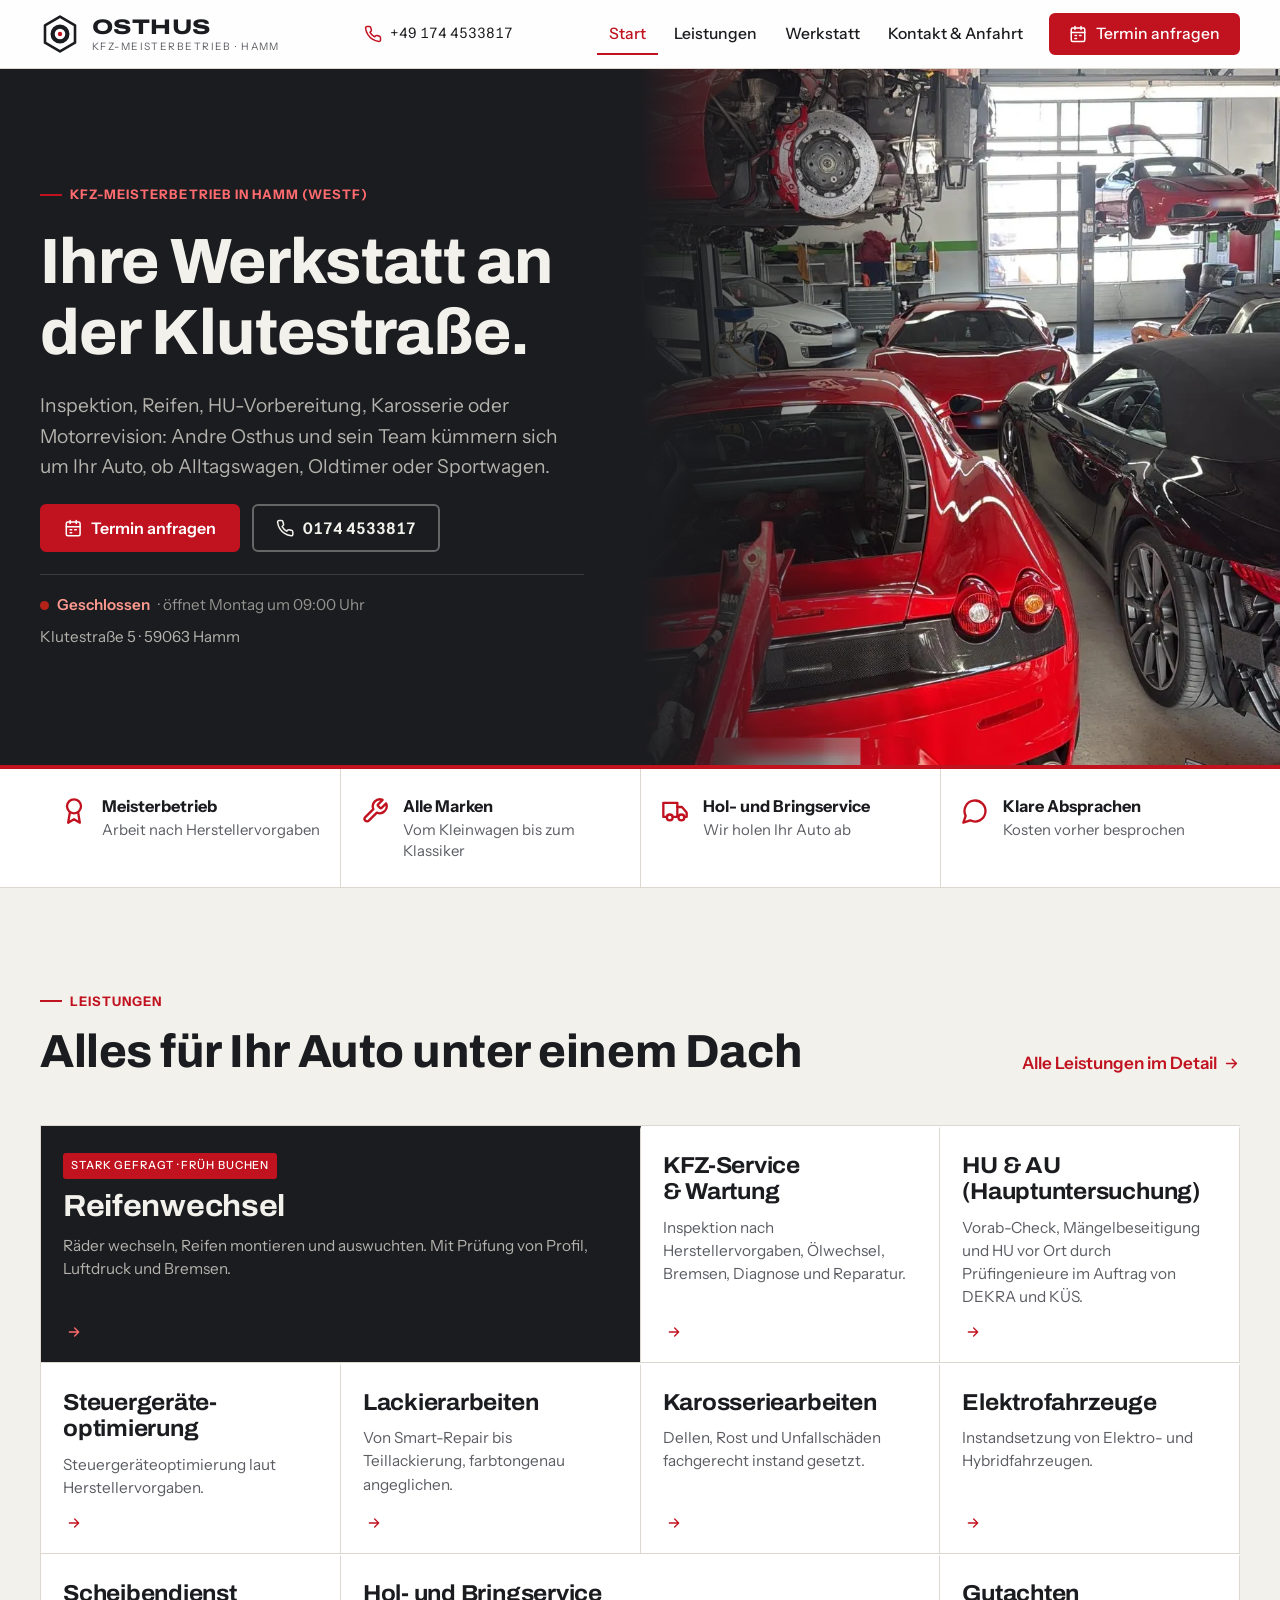
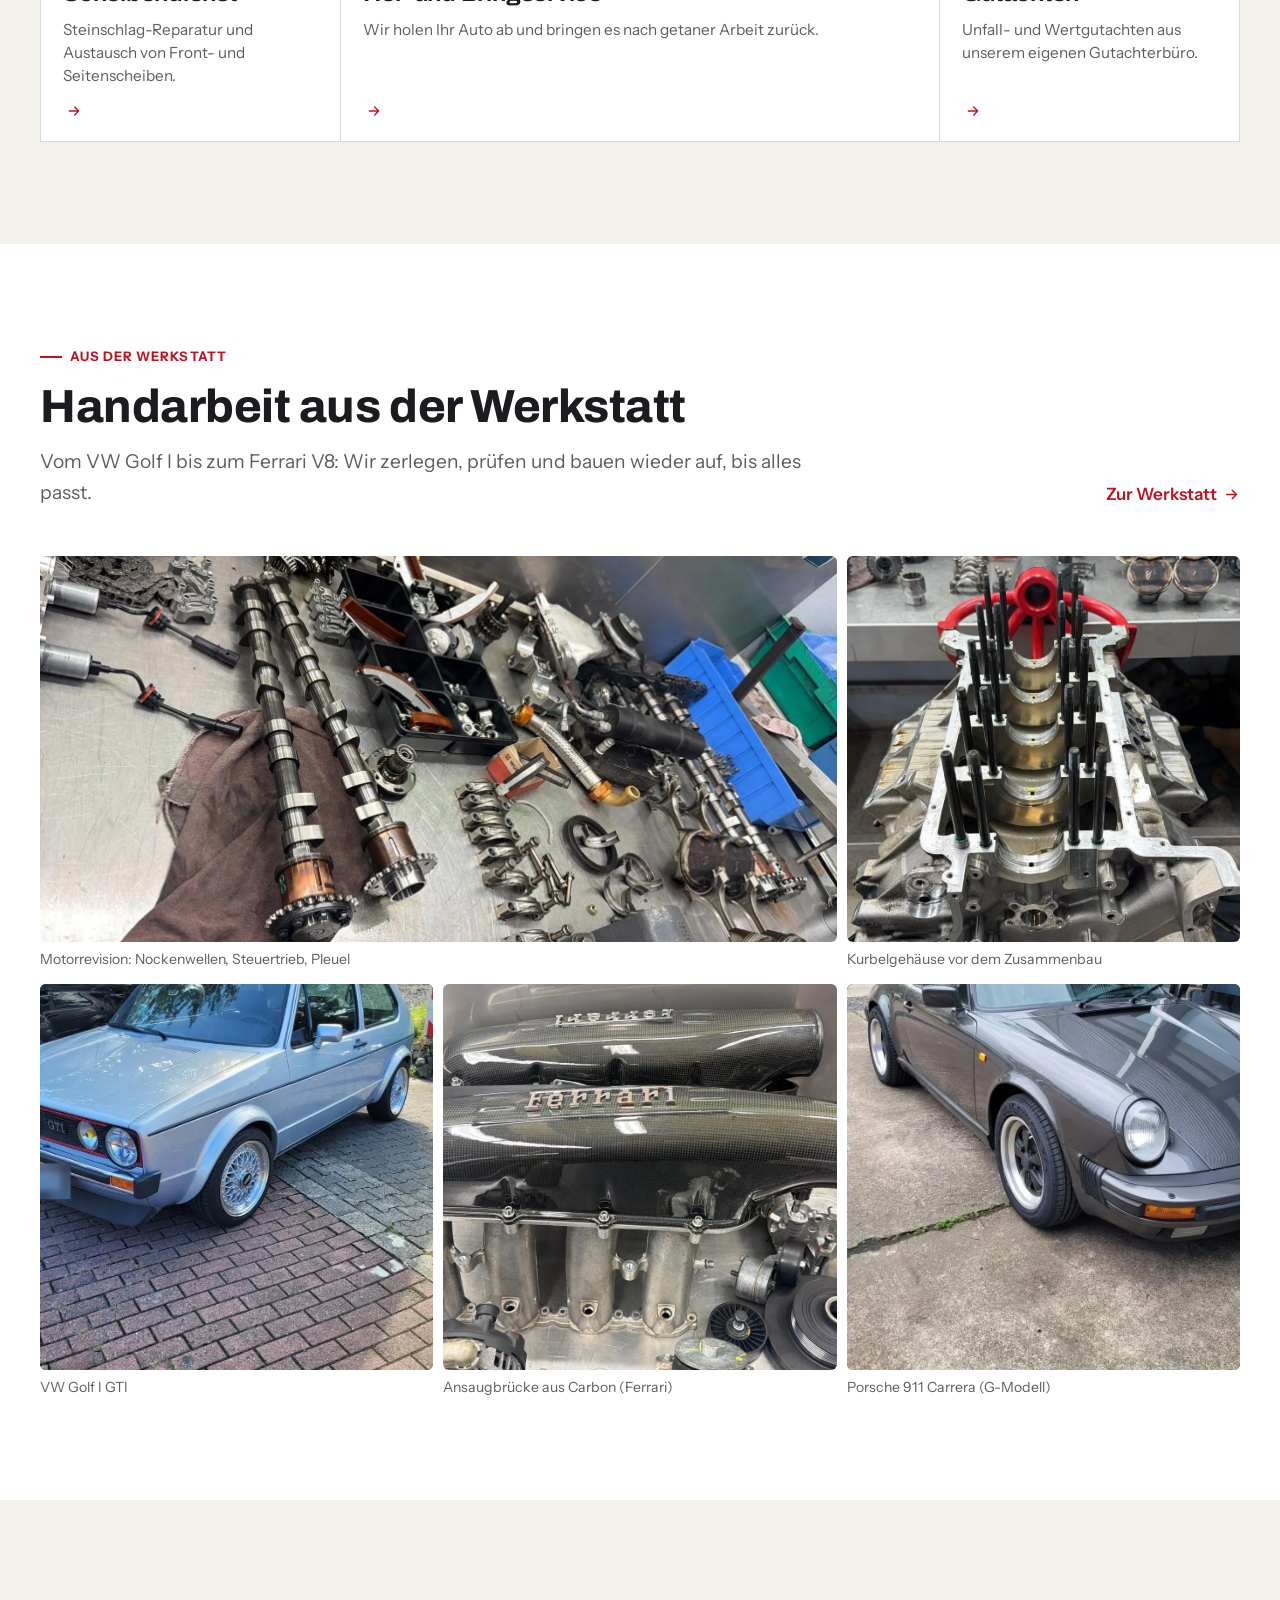
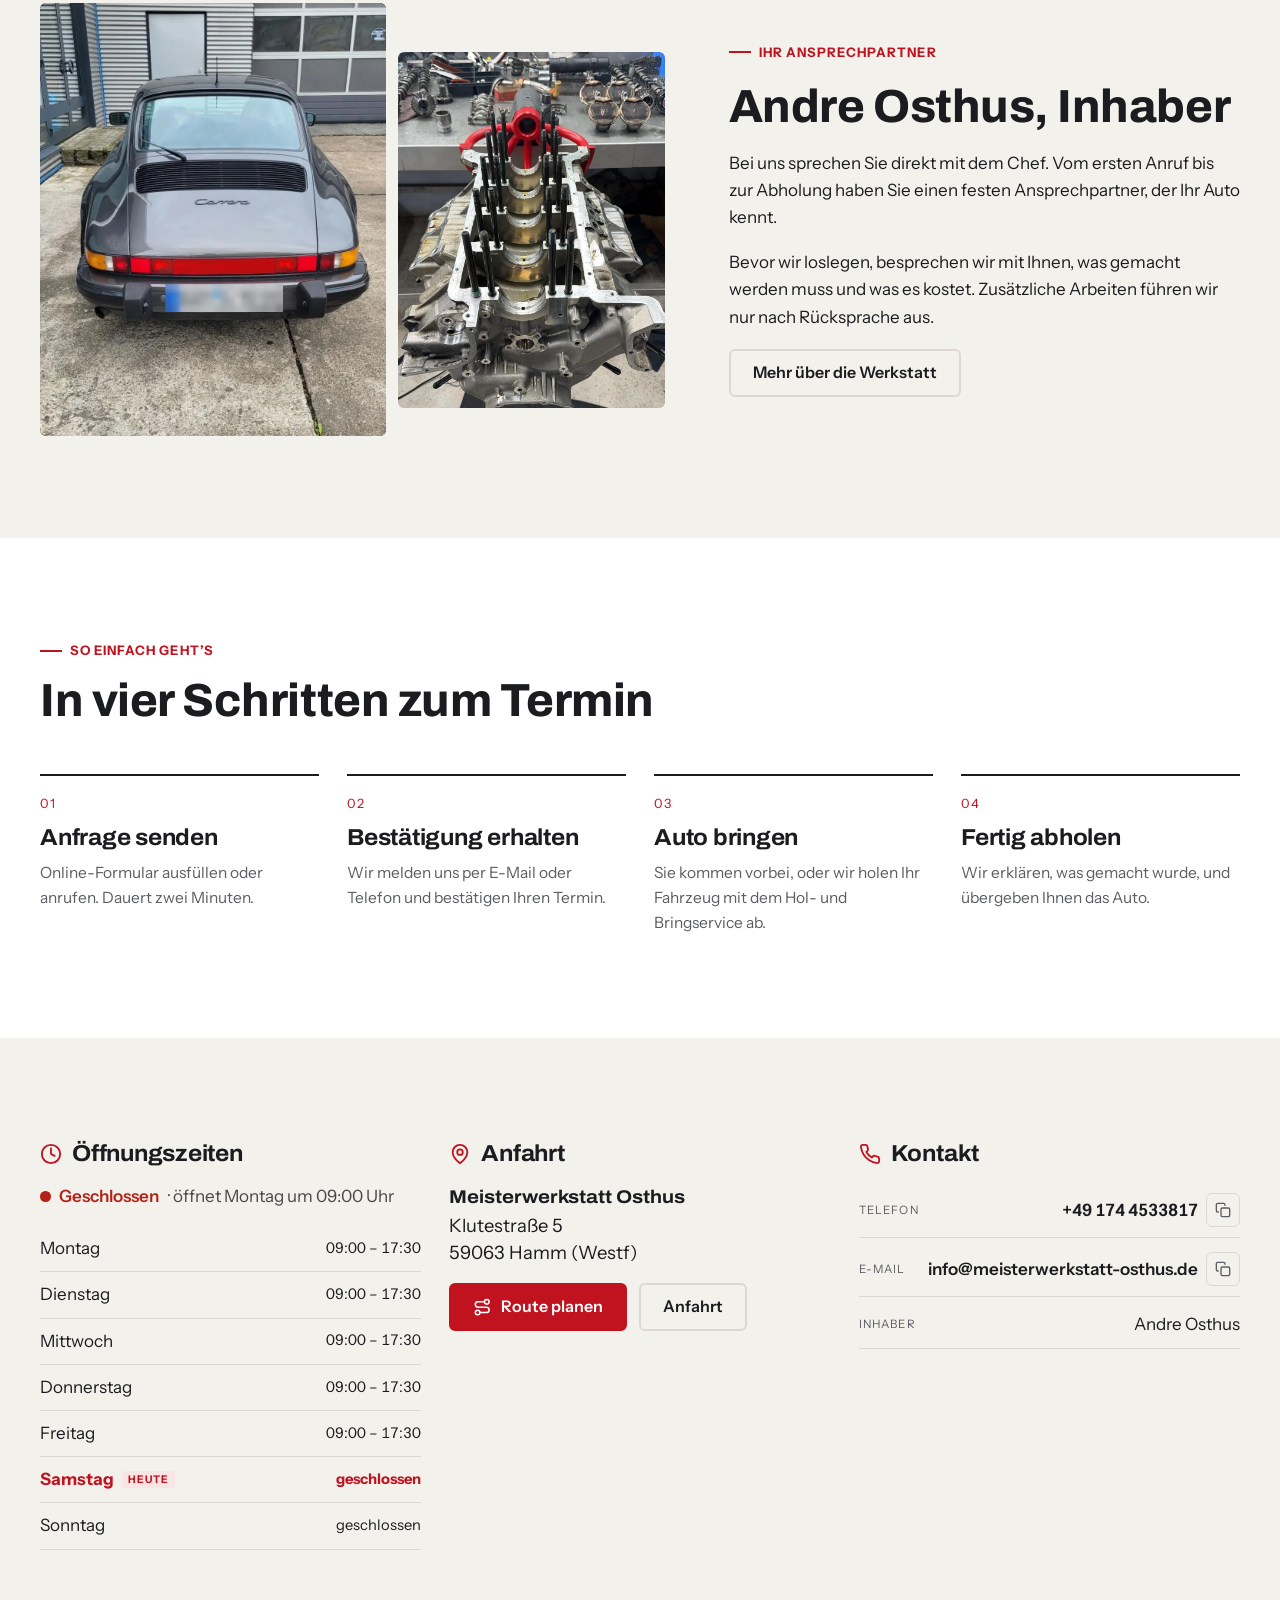
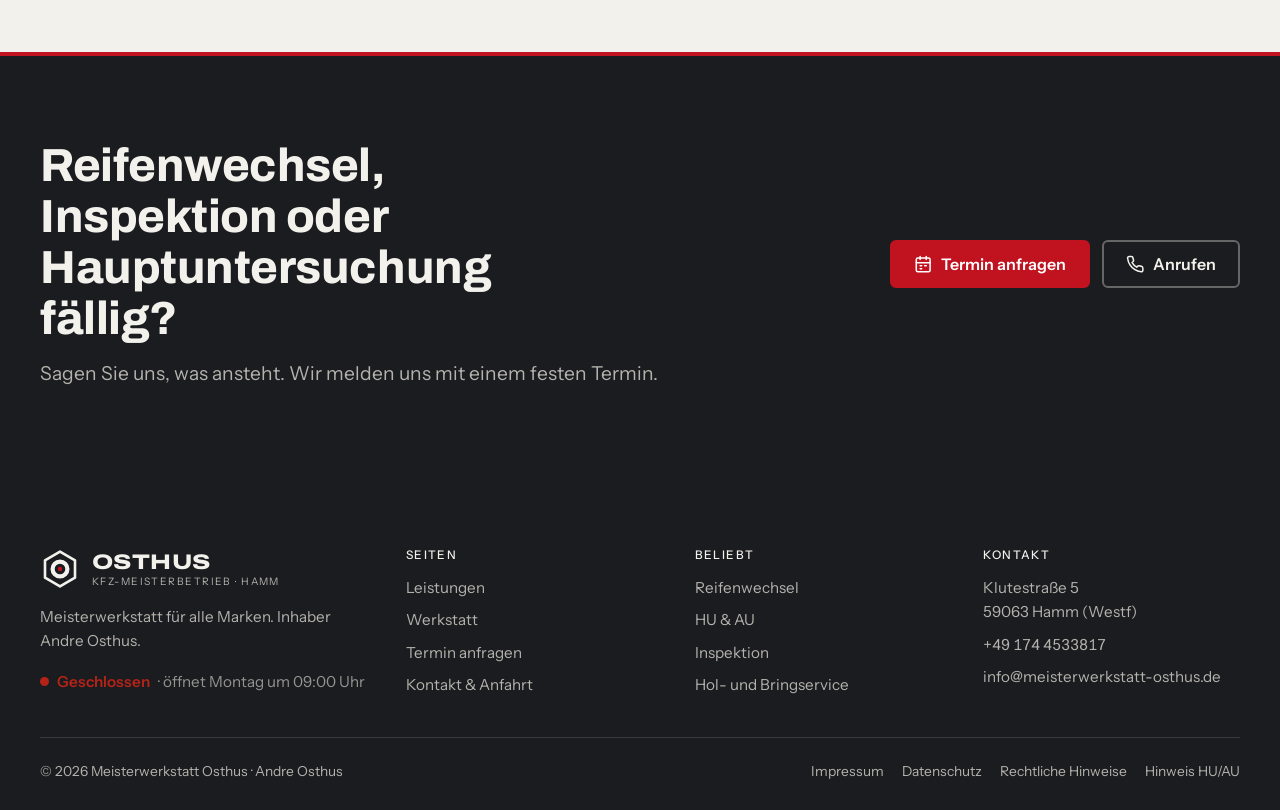
==== commit b273f7e1: "Web3Forms entfernt, Formular über E-Mail-Programm; neue Seite Rechtliche Hinweise - Terminformular ö" ====
--- a/index.html
+++ b/index.html
@@ -227,7 +227,7 @@
     </div>
     <div class="footer-bottom">
       <span>© <span data-year>2026</span> Meisterwerkstatt Osthus · Andre Osthus</span>
-      <nav aria-label="Rechtliches"><a href="impressum.html">Impressum</a><a href="datenschutz.html">Datenschutz</a><a href="hinweis-hu-au.html">Hinweis HU/AU</a></nav>
+      <nav aria-label="Rechtliches"><a href="impressum.html">Impressum</a><a href="datenschutz.html">Datenschutz</a><a href="rechtliche-hinweise.html">Rechtliche Hinweise</a><a href="hinweis-hu-au.html">Hinweis HU/AU</a></nav>
     </div>
   </div>
 </footer>
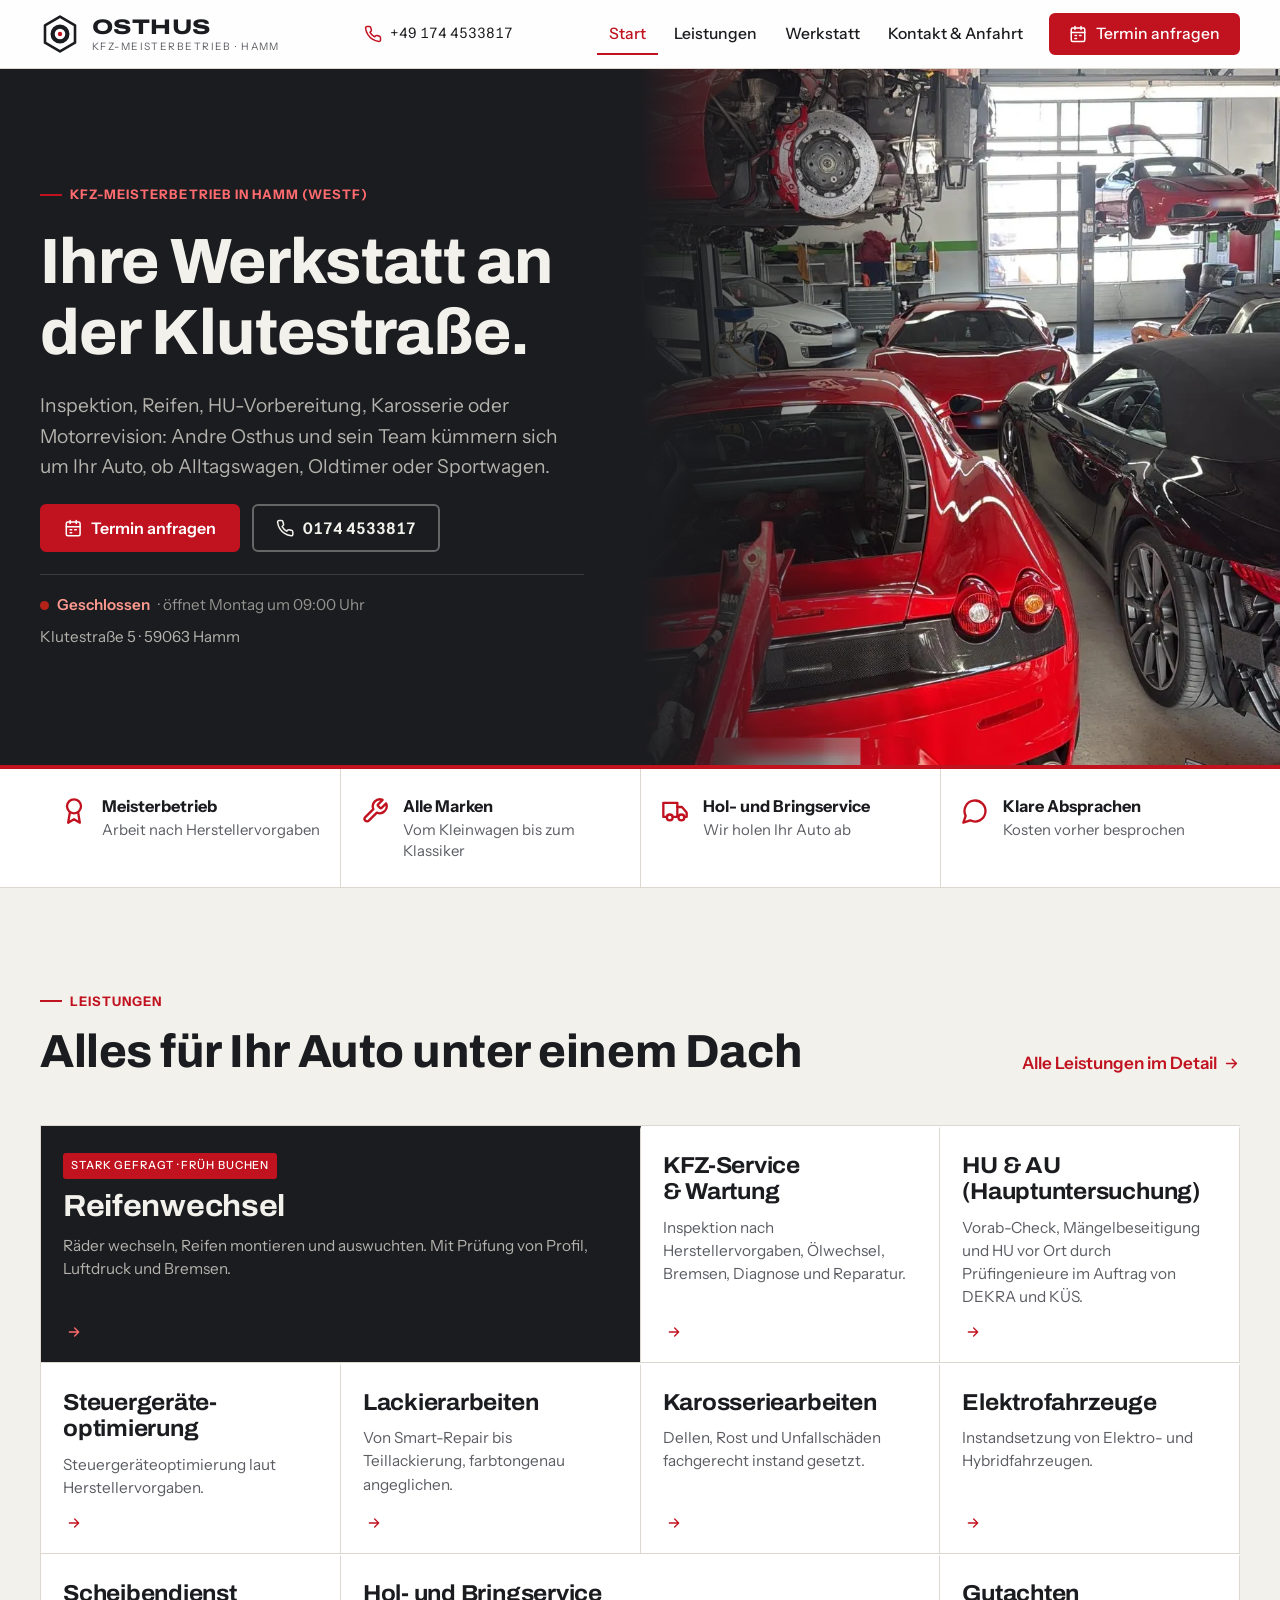
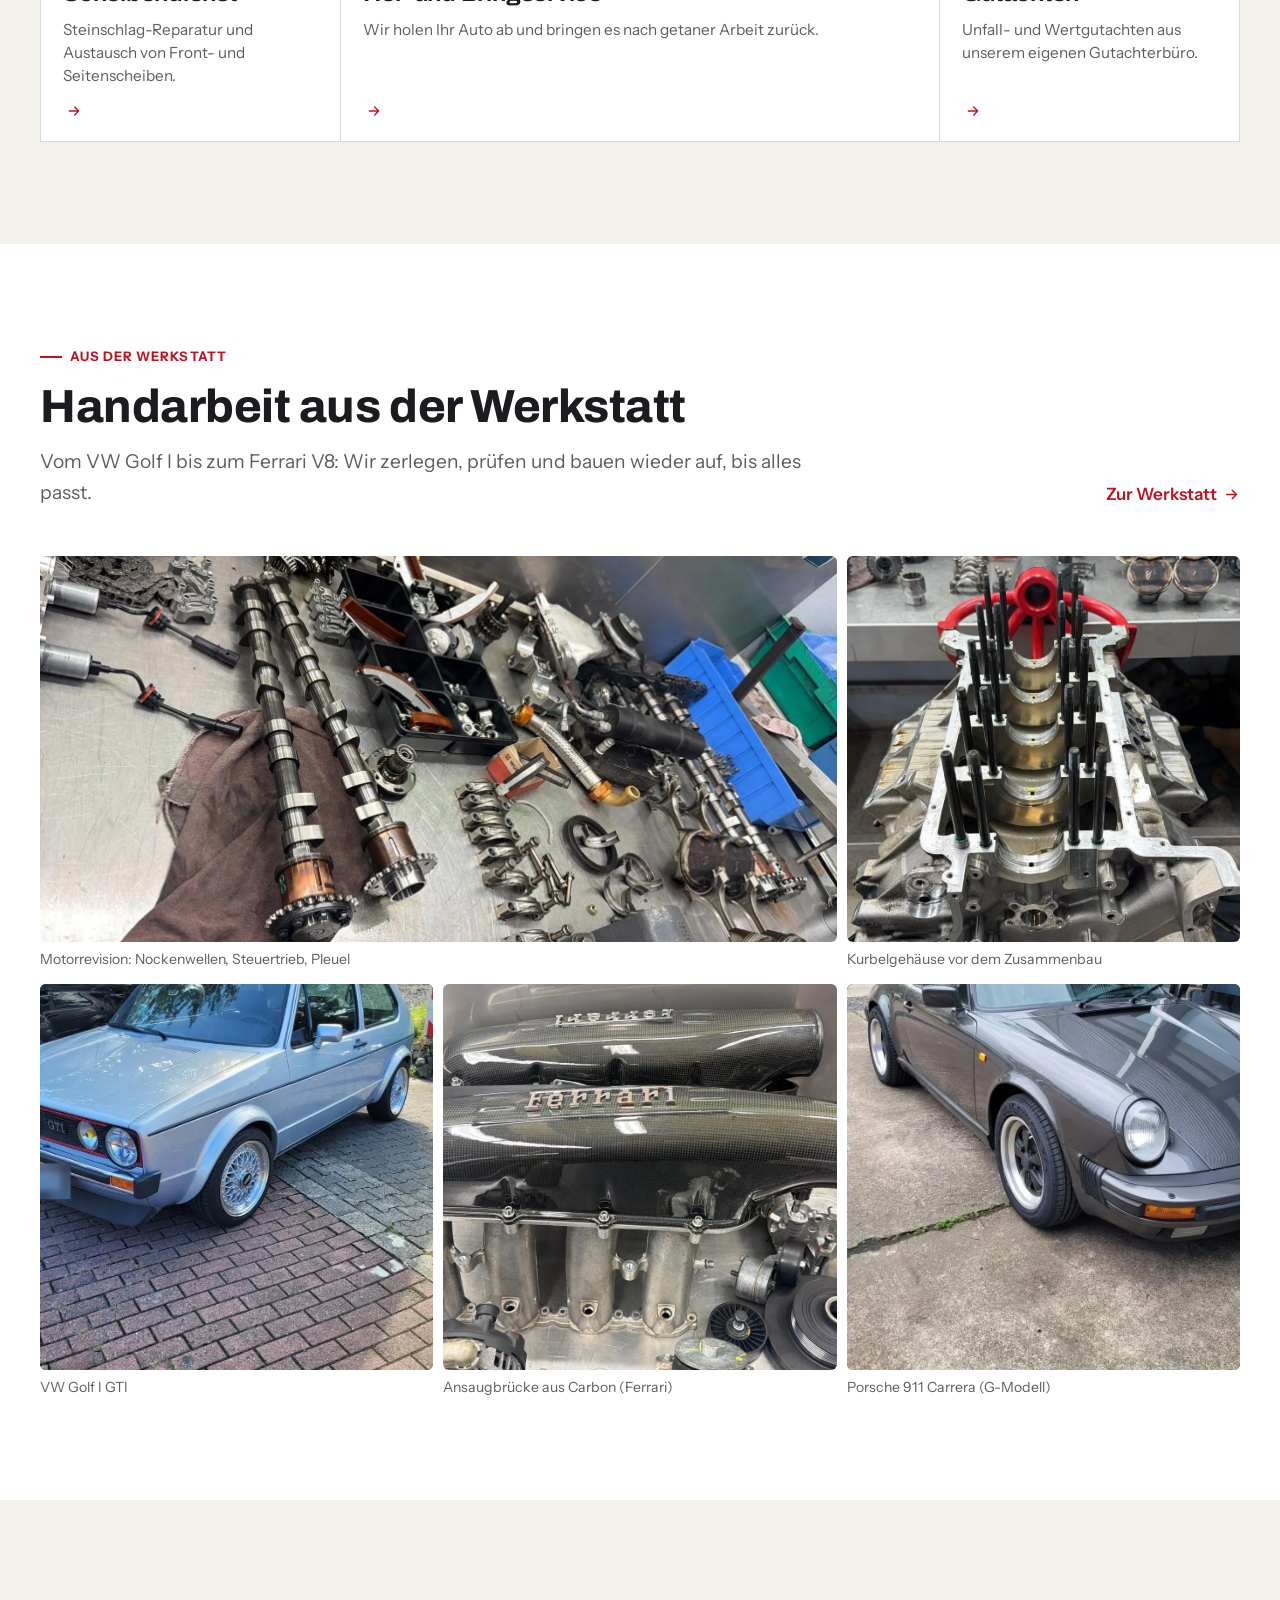
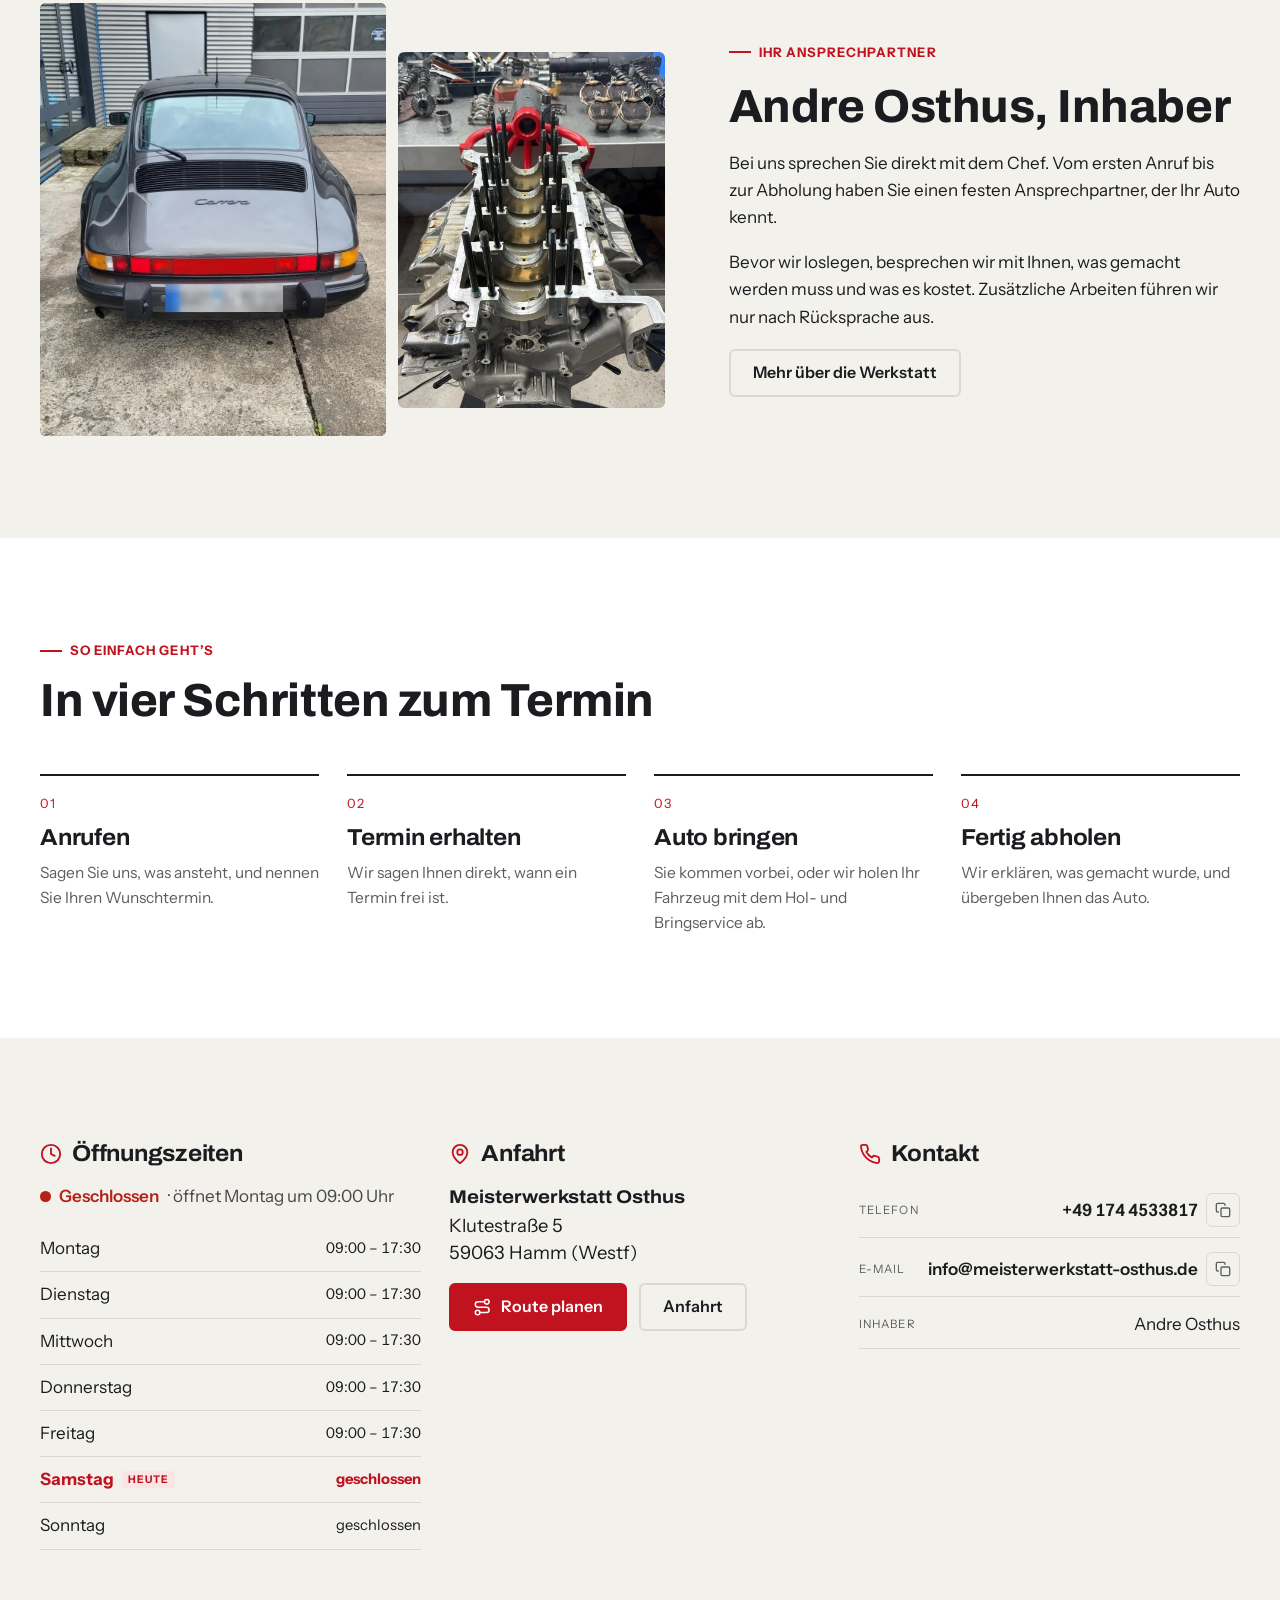
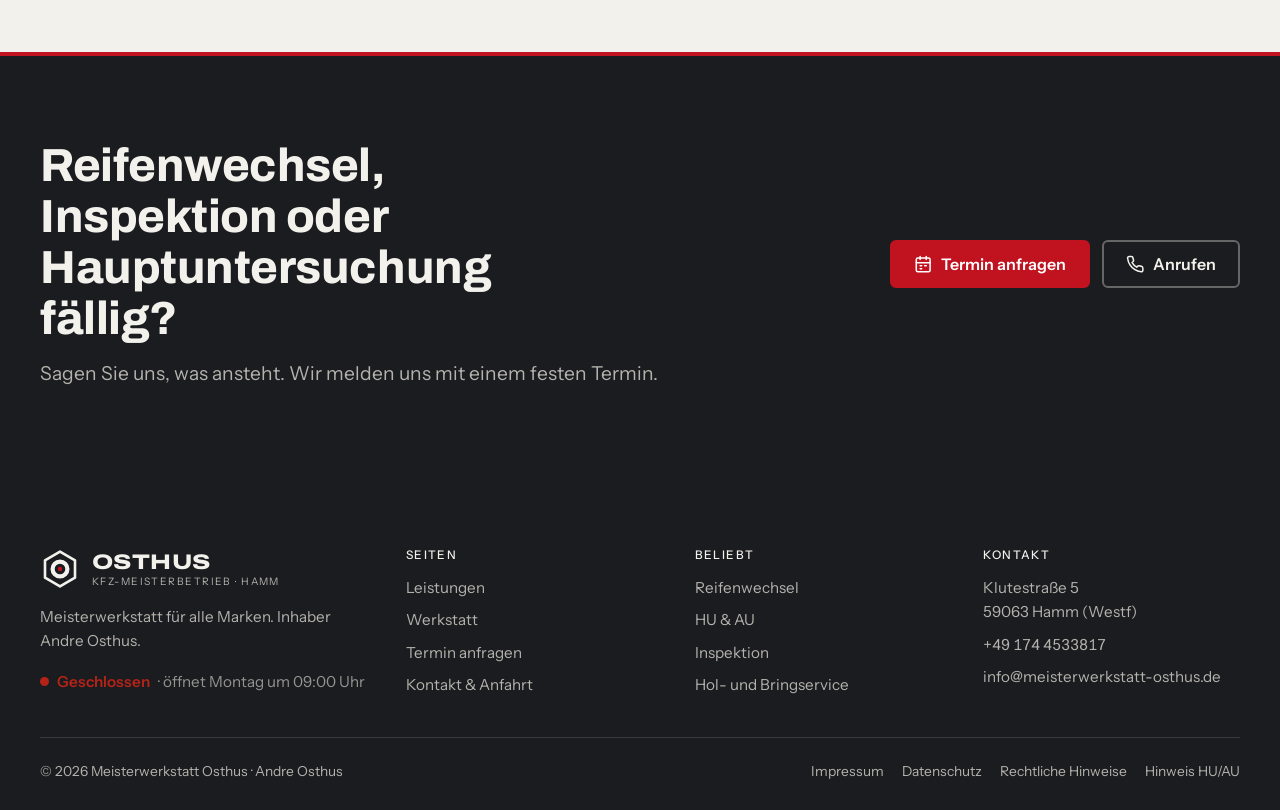
==== commit 3cff49bf: "Terminformular komplett entfernt, Termine nur noch telefonisch - termin.html: Telefon, Öffnungszeite" ====
--- a/index.html
+++ b/index.html
@@ -137,8 +137,8 @@
       </div>
     </div>
     <ol class="steps">
-      <li><h3>Anfrage senden</h3><p>Online-Formular ausfüllen oder anrufen. Dauert zwei Minuten.</p></li>
-      <li><h3>Bestätigung erhalten</h3><p>Wir melden uns per E-Mail oder Telefon und bestätigen Ihren Termin.</p></li>
+      <li><h3>Anrufen</h3><p>Sagen Sie uns, was ansteht, und nennen Sie Ihren Wunschtermin.</p></li>
+      <li><h3>Termin erhalten</h3><p>Wir sagen Ihnen direkt, wann ein Termin frei ist.</p></li>
       <li><h3>Auto bringen</h3><p>Sie kommen vorbei, oder wir holen Ihr Fahrzeug mit dem Hol- und Bringservice ab.</p></li>
       <li><h3>Fertig abholen</h3><p>Wir erklären, was gemacht wurde, und übergeben Ihnen das Auto.</p></li>
     </ol>
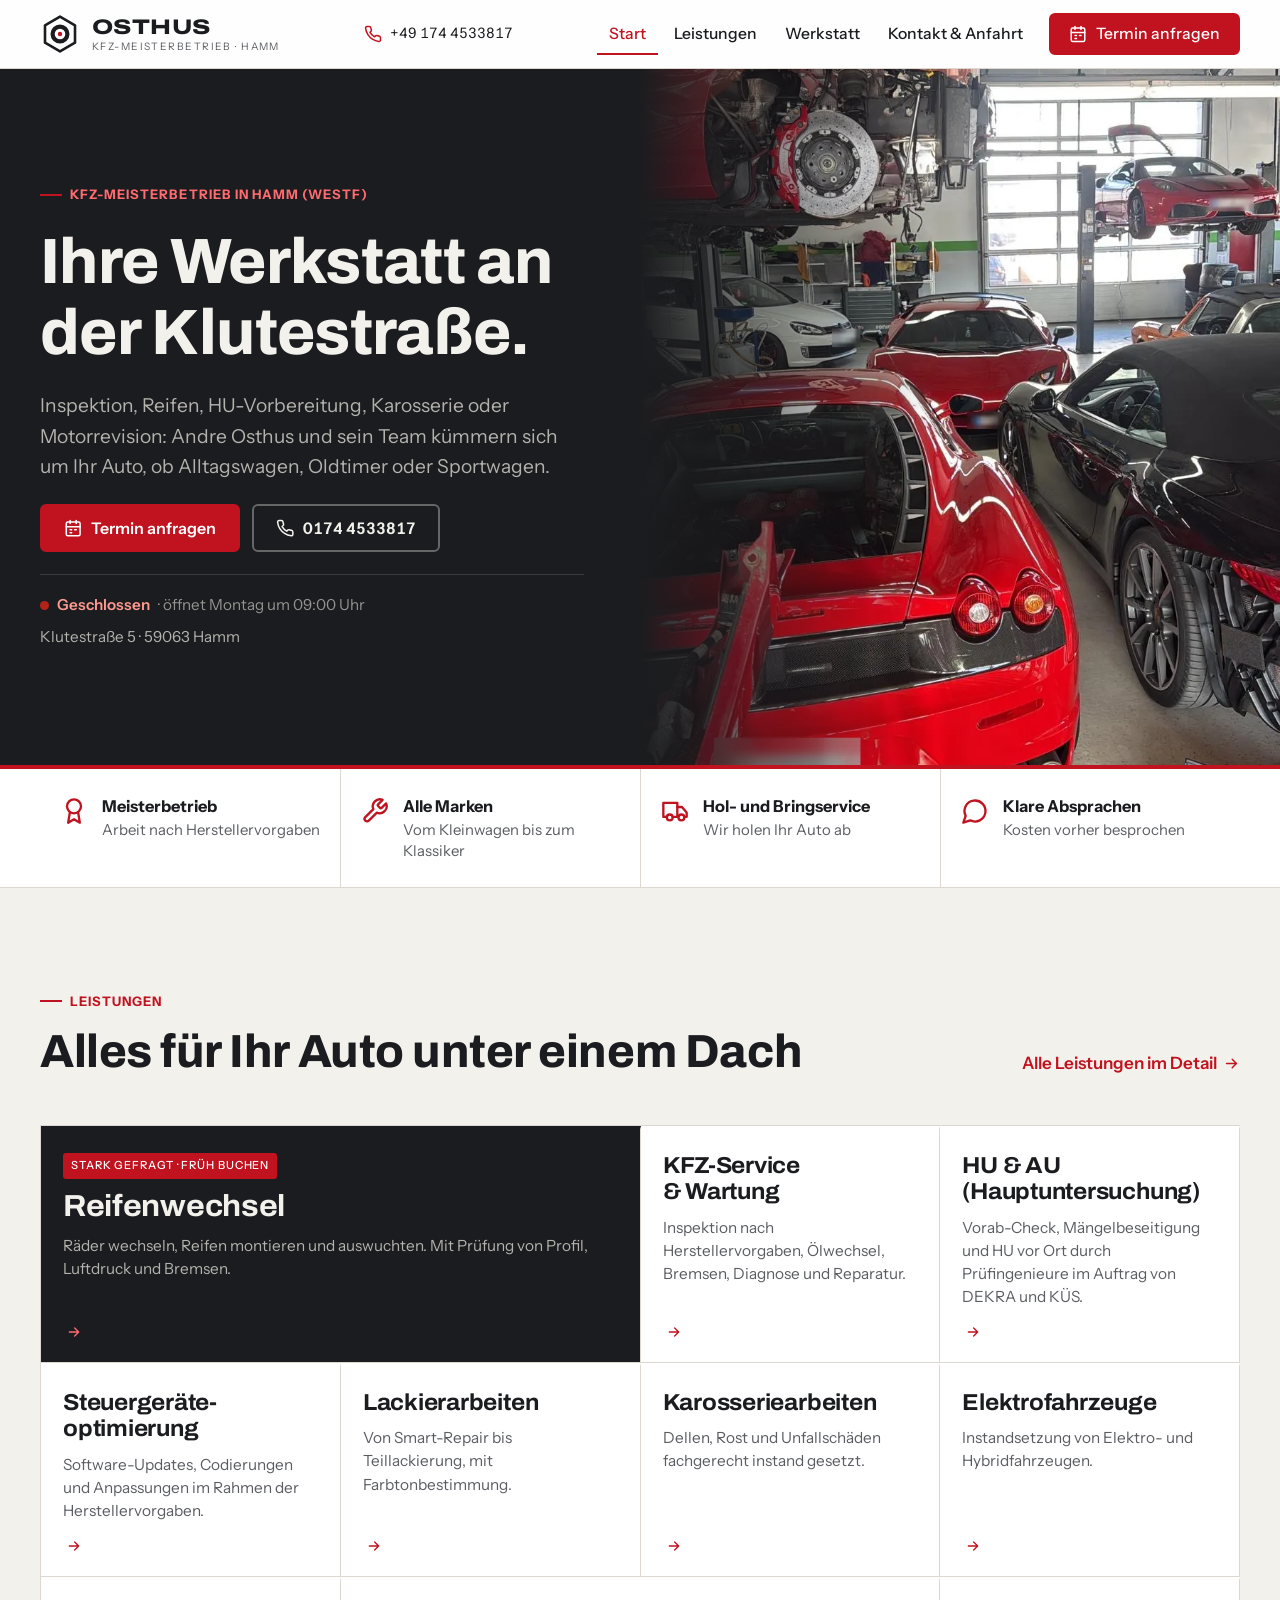
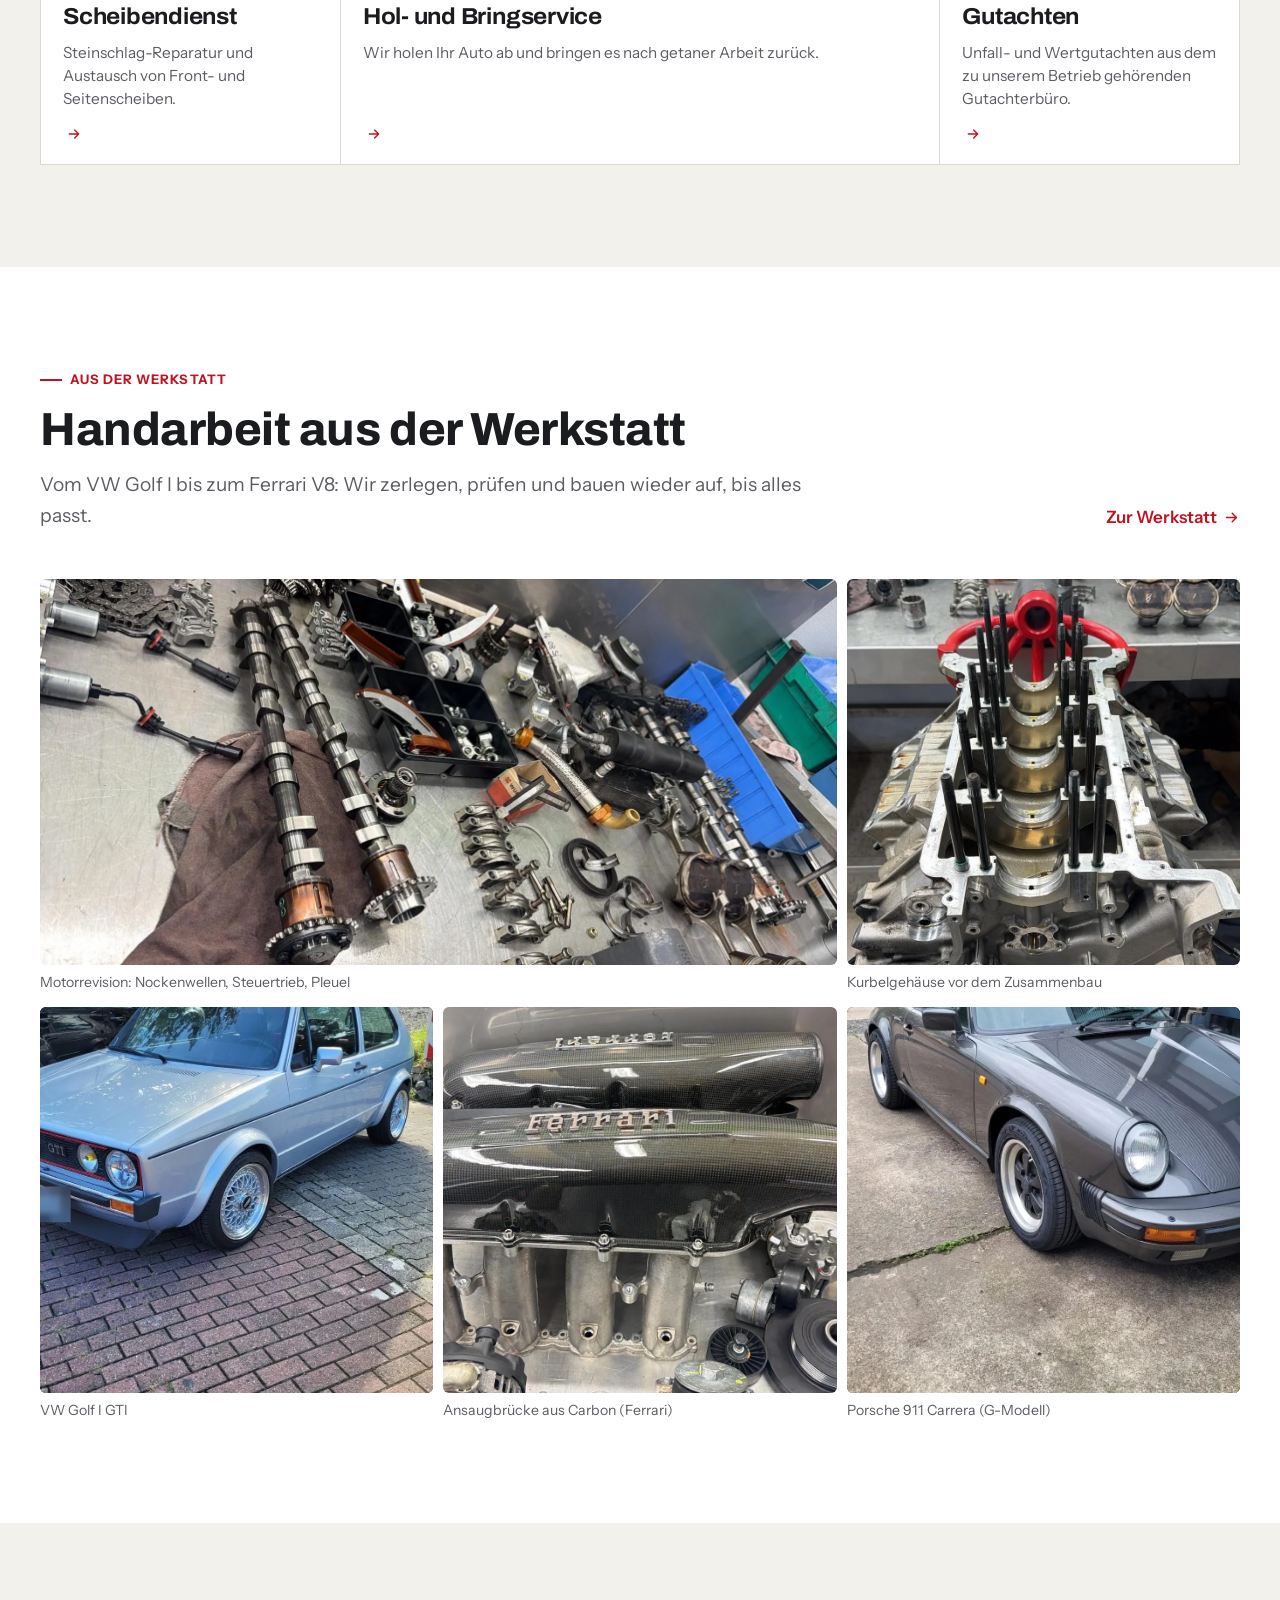
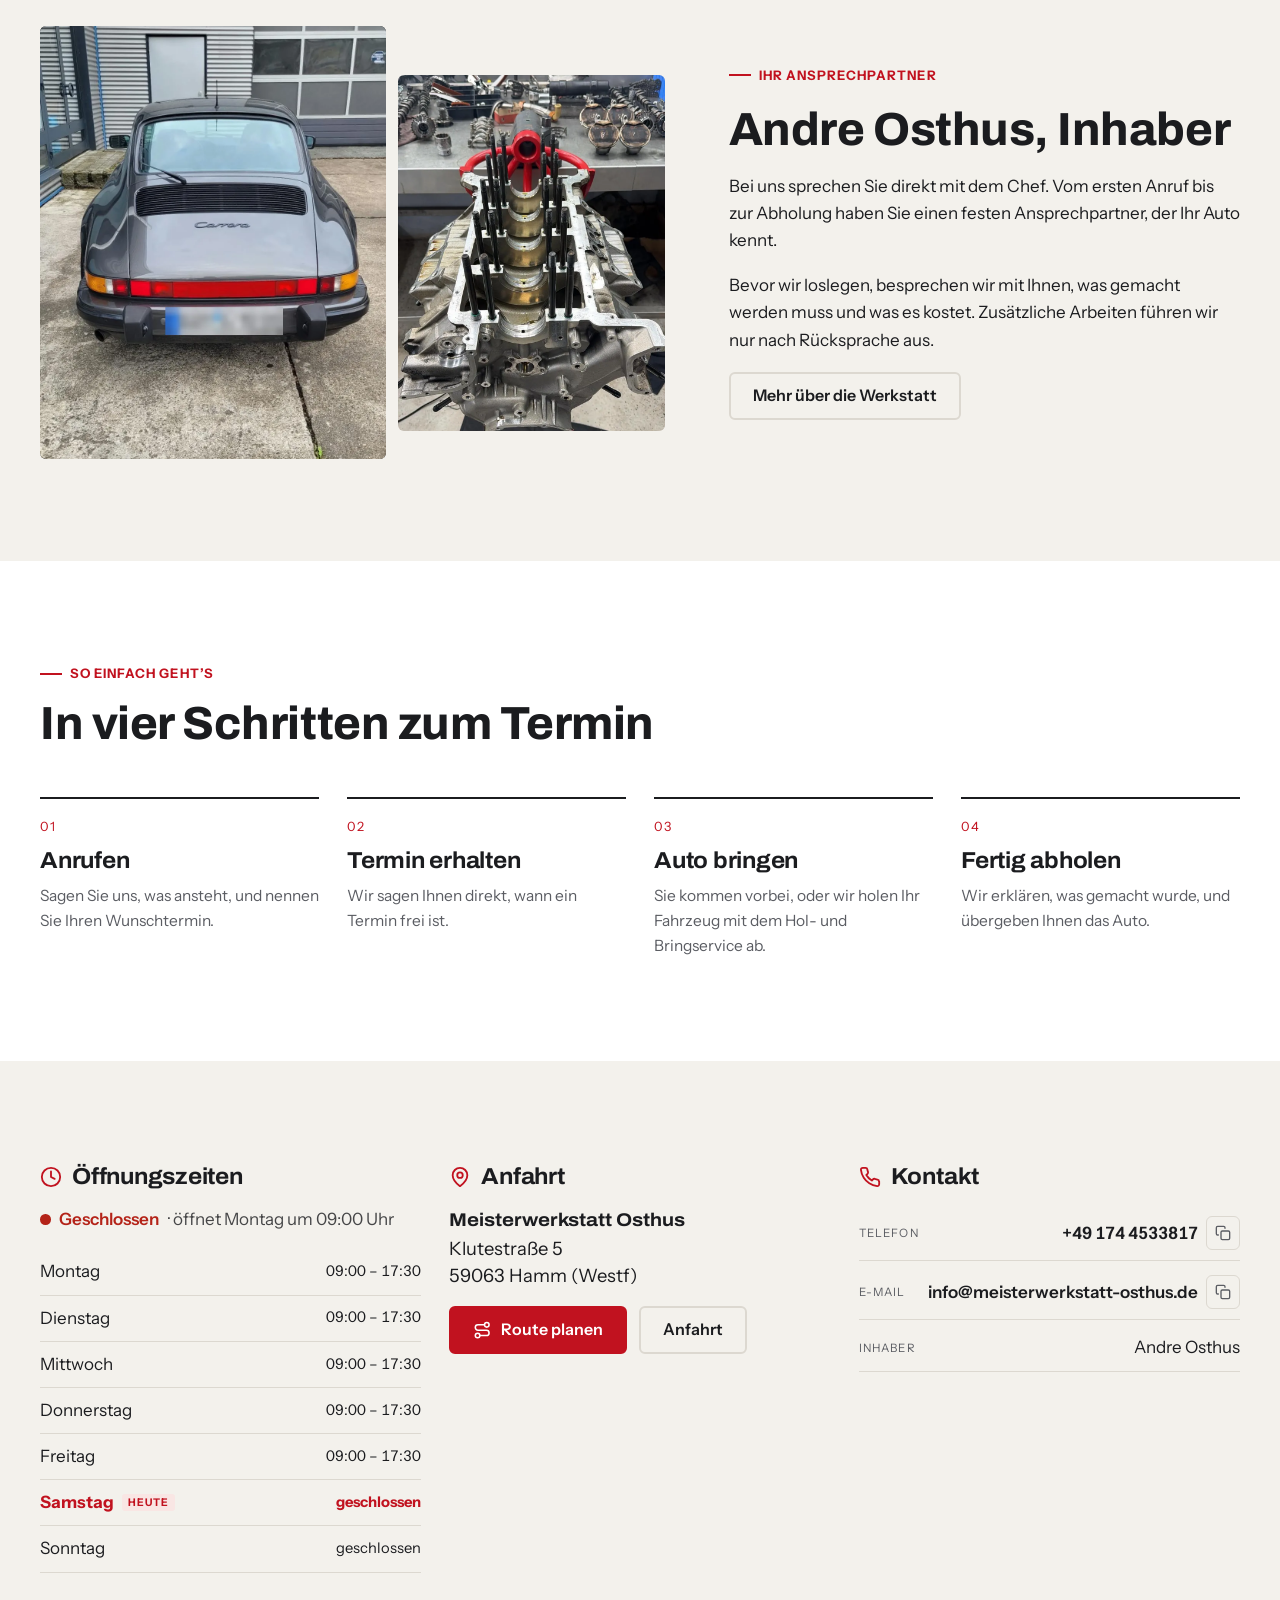
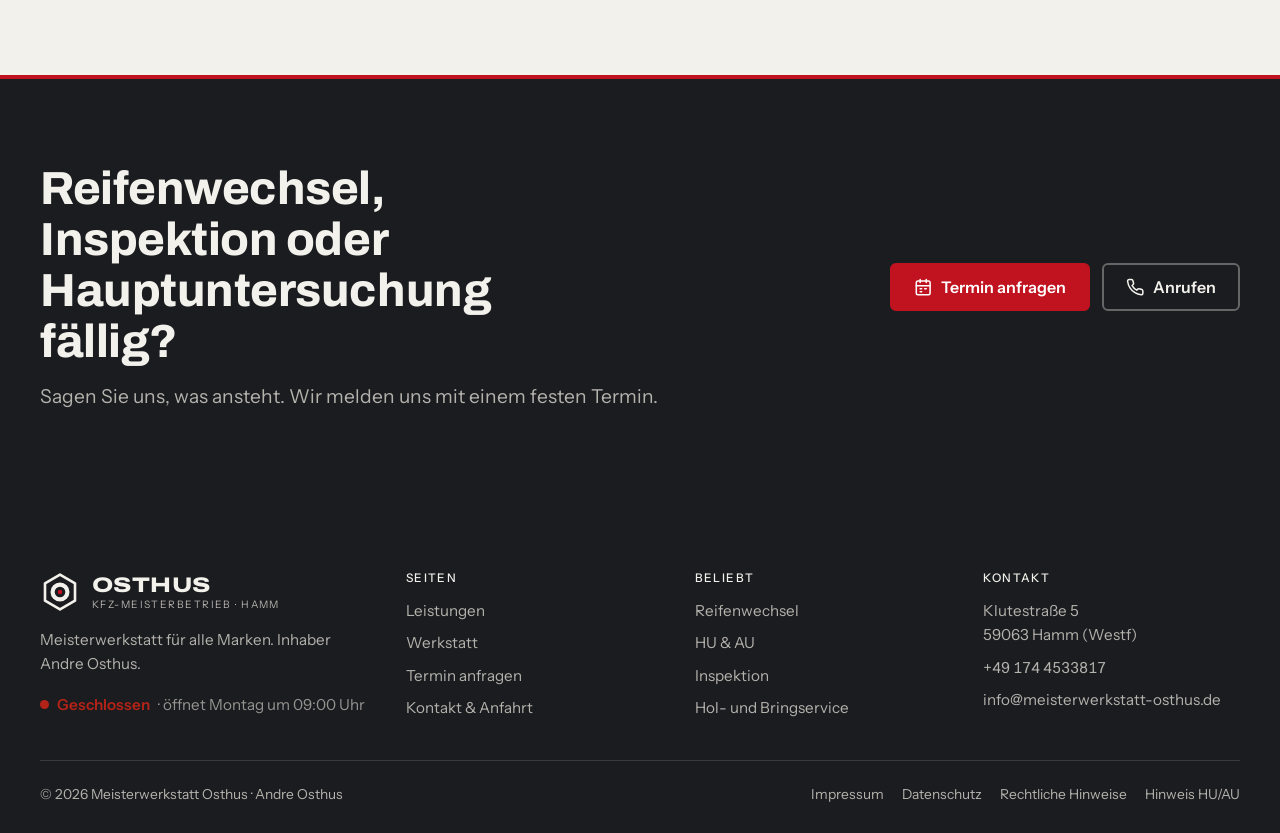
==== commit 7c8be63e: "Rechtliche Prüfung Marken- und Wettbewerbsrecht - Ferrari-Schriftzug nicht mehr als Seitenkopf und n" ====
--- a/index.html
+++ b/index.html
@@ -81,13 +81,13 @@
 <a class="catalog__item catalog__item--feature" href="leistungen.html#reifen"><div class="catalog__top"><span class="badge">Stark gefragt · früh buchen</span></div><h3>Reifenwechsel</h3><p>Räder wechseln, Reifen montieren und auswuchten. Mit Prüfung von Profil, Luftdruck und Bremsen.</p><svg class="arrow" viewBox="0 0 24 24" fill="none" stroke="currentColor" stroke-width="2" stroke-linecap="round" stroke-linejoin="round" aria-hidden="true"><path d="M5 12h14M13 6l6 6-6 6"/></svg></a>
 <a class="catalog__item" href="leistungen.html#service"><h3>KFZ-Service &amp; Wartung</h3><p>Inspektion nach Herstellervorgaben, Ölwechsel, Bremsen, Diagnose und Reparatur.</p><svg class="arrow" viewBox="0 0 24 24" fill="none" stroke="currentColor" stroke-width="2" stroke-linecap="round" stroke-linejoin="round" aria-hidden="true"><path d="M5 12h14M13 6l6 6-6 6"/></svg></a>
 <a class="catalog__item" href="leistungen.html#tuev"><h3>HU &amp; AU (Haupt&shy;untersuchung)</h3><p>Vorab-Check, Mängelbeseitigung und HU vor Ort durch Prüfingenieure im Auftrag von DEKRA und KÜS.</p><svg class="arrow" viewBox="0 0 24 24" fill="none" stroke="currentColor" stroke-width="2" stroke-linecap="round" stroke-linejoin="round" aria-hidden="true"><path d="M5 12h14M13 6l6 6-6 6"/></svg></a>
-<a class="catalog__item" href="leistungen.html#tuning"><h3>Steuergeräte&shy;optimierung</h3><p>Steuergeräteoptimierung laut Herstellervorgaben.</p><svg class="arrow" viewBox="0 0 24 24" fill="none" stroke="currentColor" stroke-width="2" stroke-linecap="round" stroke-linejoin="round" aria-hidden="true"><path d="M5 12h14M13 6l6 6-6 6"/></svg></a>
-<a class="catalog__item" href="leistungen.html#lack"><h3>Lackier&shy;arbeiten</h3><p>Von Smart-Repair bis Teillackierung, farbtongenau angeglichen.</p><svg class="arrow" viewBox="0 0 24 24" fill="none" stroke="currentColor" stroke-width="2" stroke-linecap="round" stroke-linejoin="round" aria-hidden="true"><path d="M5 12h14M13 6l6 6-6 6"/></svg></a>
+<a class="catalog__item" href="leistungen.html#tuning"><h3>Steuergeräte&shy;optimierung</h3><p>Software-Updates, Codierungen und Anpassungen im Rahmen der Herstellervorgaben.</p><svg class="arrow" viewBox="0 0 24 24" fill="none" stroke="currentColor" stroke-width="2" stroke-linecap="round" stroke-linejoin="round" aria-hidden="true"><path d="M5 12h14M13 6l6 6-6 6"/></svg></a>
+<a class="catalog__item" href="leistungen.html#lack"><h3>Lackier&shy;arbeiten</h3><p>Von Smart-Repair bis Teillackierung, mit Farbtonbestimmung.</p><svg class="arrow" viewBox="0 0 24 24" fill="none" stroke="currentColor" stroke-width="2" stroke-linecap="round" stroke-linejoin="round" aria-hidden="true"><path d="M5 12h14M13 6l6 6-6 6"/></svg></a>
 <a class="catalog__item" href="leistungen.html#karosserie"><h3>Karosserie&shy;arbeiten</h3><p>Dellen, Rost und Unfallschäden fachgerecht instand gesetzt.</p><svg class="arrow" viewBox="0 0 24 24" fill="none" stroke="currentColor" stroke-width="2" stroke-linecap="round" stroke-linejoin="round" aria-hidden="true"><path d="M5 12h14M13 6l6 6-6 6"/></svg></a>
 <a class="catalog__item" href="leistungen.html#ev"><h3>Elektro&shy;fahrzeuge</h3><p>Instandsetzung von Elektro- und Hybridfahrzeugen.</p><svg class="arrow" viewBox="0 0 24 24" fill="none" stroke="currentColor" stroke-width="2" stroke-linecap="round" stroke-linejoin="round" aria-hidden="true"><path d="M5 12h14M13 6l6 6-6 6"/></svg></a>
 <a class="catalog__item" href="leistungen.html#scheibe"><h3>Scheibendienst</h3><p>Steinschlag-Reparatur und Austausch von Front- und Seitenscheiben.</p><svg class="arrow" viewBox="0 0 24 24" fill="none" stroke="currentColor" stroke-width="2" stroke-linecap="round" stroke-linejoin="round" aria-hidden="true"><path d="M5 12h14M13 6l6 6-6 6"/></svg></a>
 <a class="catalog__item catalog__item--wide" href="leistungen.html#holbring"><h3>Hol- und Bringservice</h3><p>Wir holen Ihr Auto ab und bringen es nach getaner Arbeit zurück.</p><svg class="arrow" viewBox="0 0 24 24" fill="none" stroke="currentColor" stroke-width="2" stroke-linecap="round" stroke-linejoin="round" aria-hidden="true"><path d="M5 12h14M13 6l6 6-6 6"/></svg></a>
-<a class="catalog__item" href="leistungen.html#gutachten"><h3>Gutachten</h3><p>Unfall- und Wertgutachten aus unserem eigenen Gutachterbüro.</p><svg class="arrow" viewBox="0 0 24 24" fill="none" stroke="currentColor" stroke-width="2" stroke-linecap="round" stroke-linejoin="round" aria-hidden="true"><path d="M5 12h14M13 6l6 6-6 6"/></svg></a>
+<a class="catalog__item" href="leistungen.html#gutachten"><h3>Gutachten</h3><p>Unfall- und Wertgutachten aus dem zu unserem Betrieb gehörenden Gutachterbüro.</p><svg class="arrow" viewBox="0 0 24 24" fill="none" stroke="currentColor" stroke-width="2" stroke-linecap="round" stroke-linejoin="round" aria-hidden="true"><path d="M5 12h14M13 6l6 6-6 6"/></svg></a>
     </div>
   </div>
 </section>
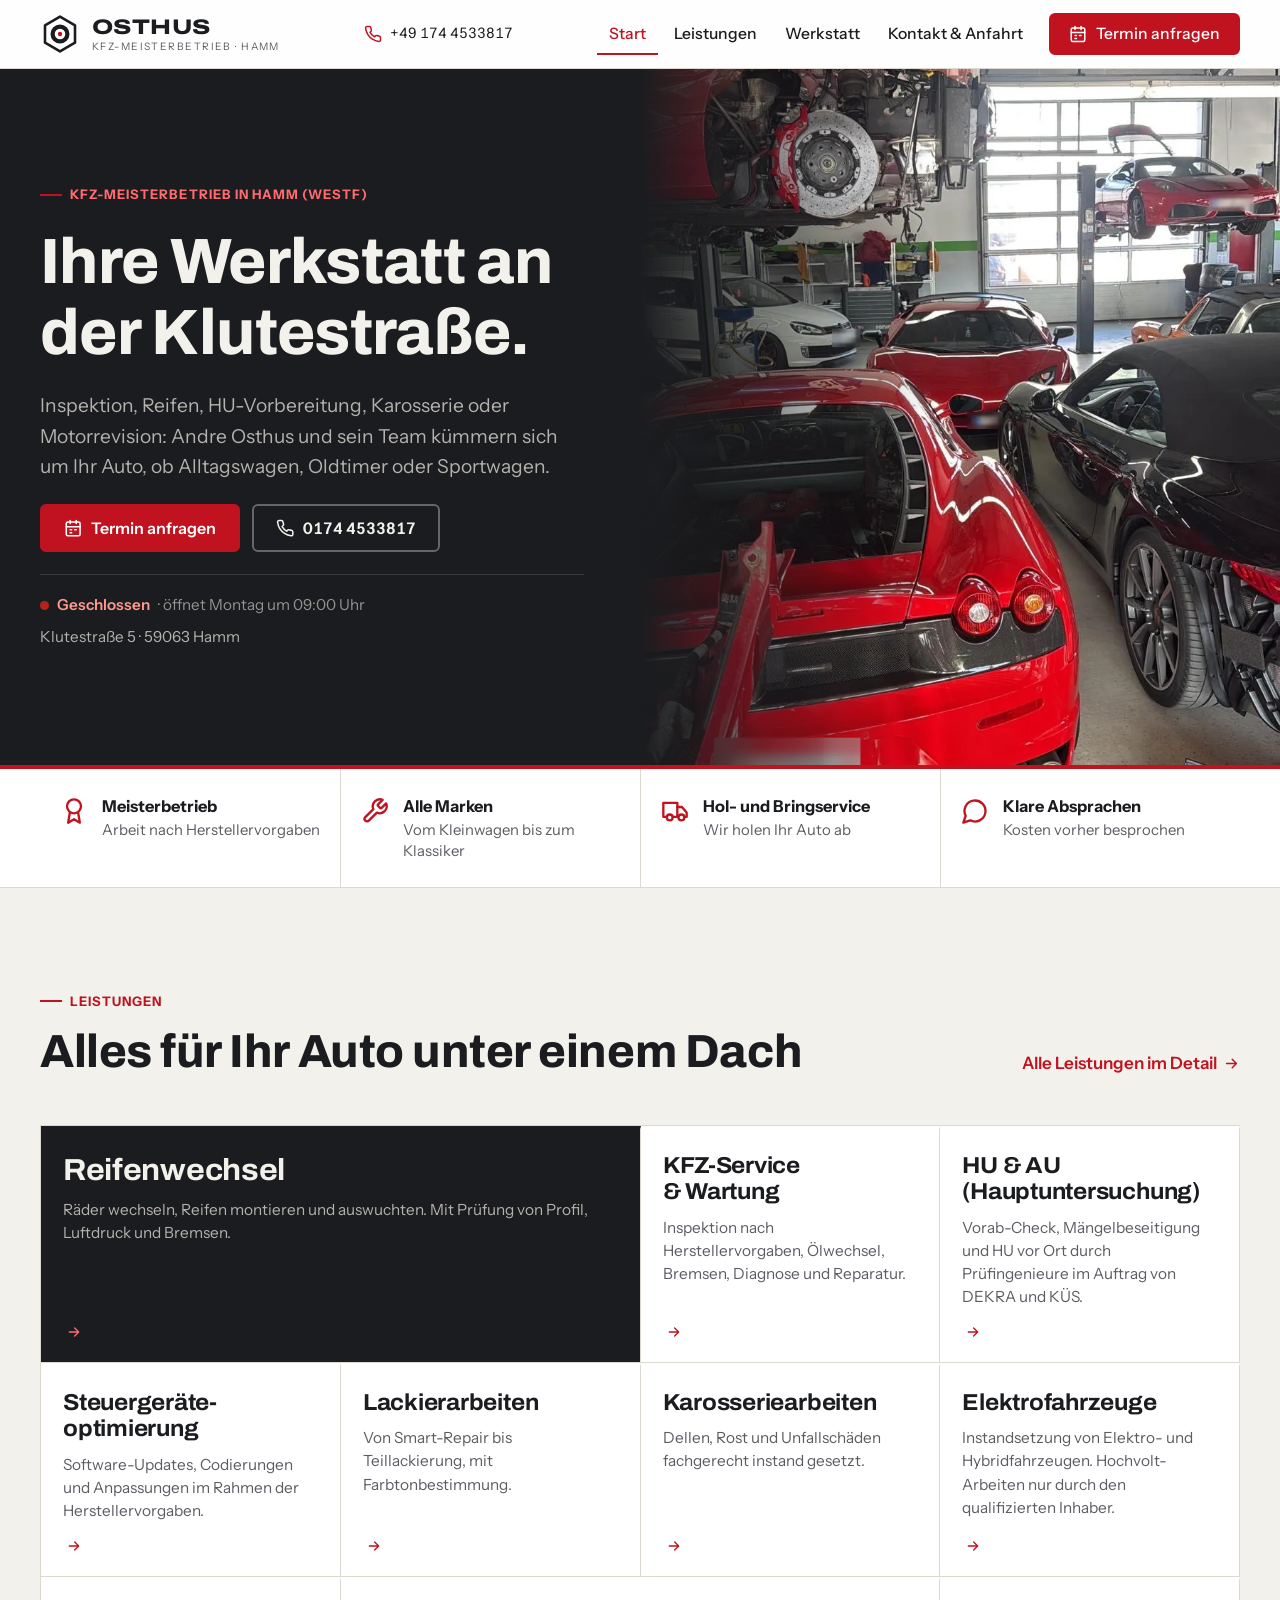
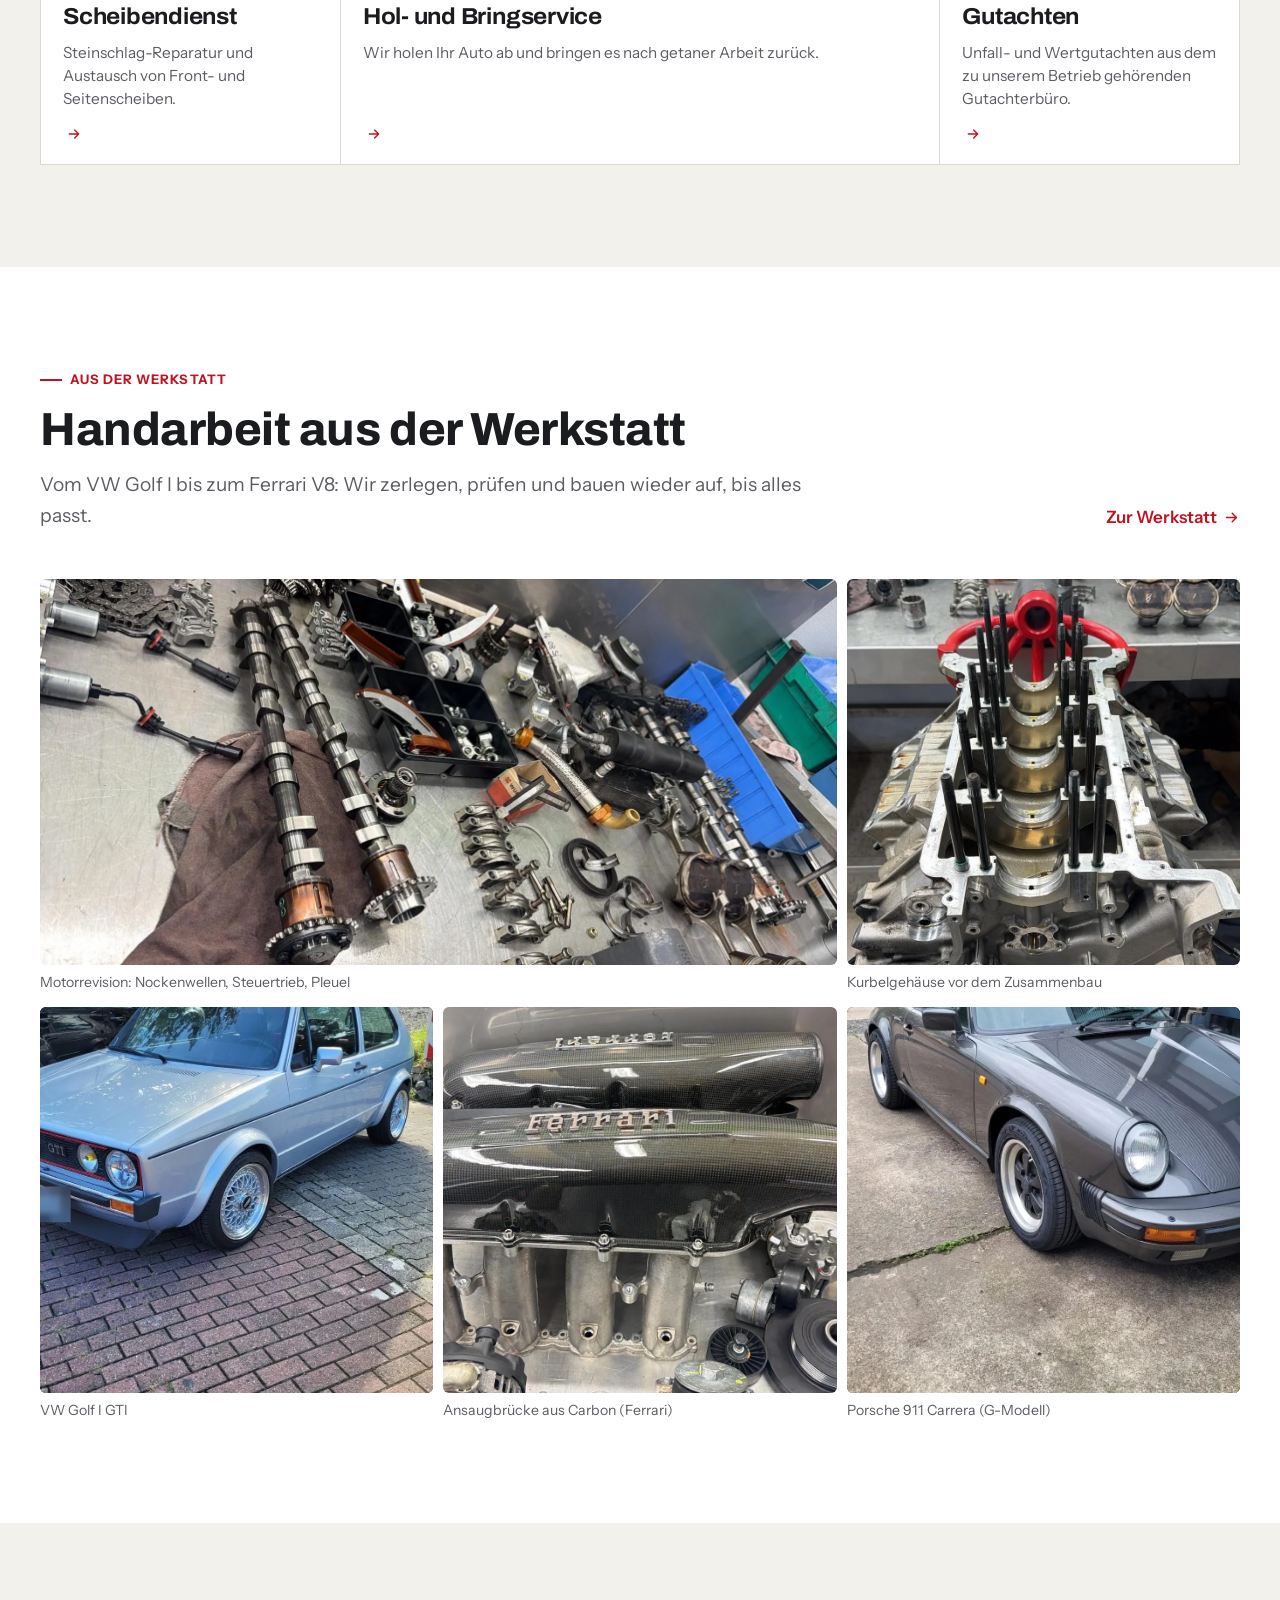
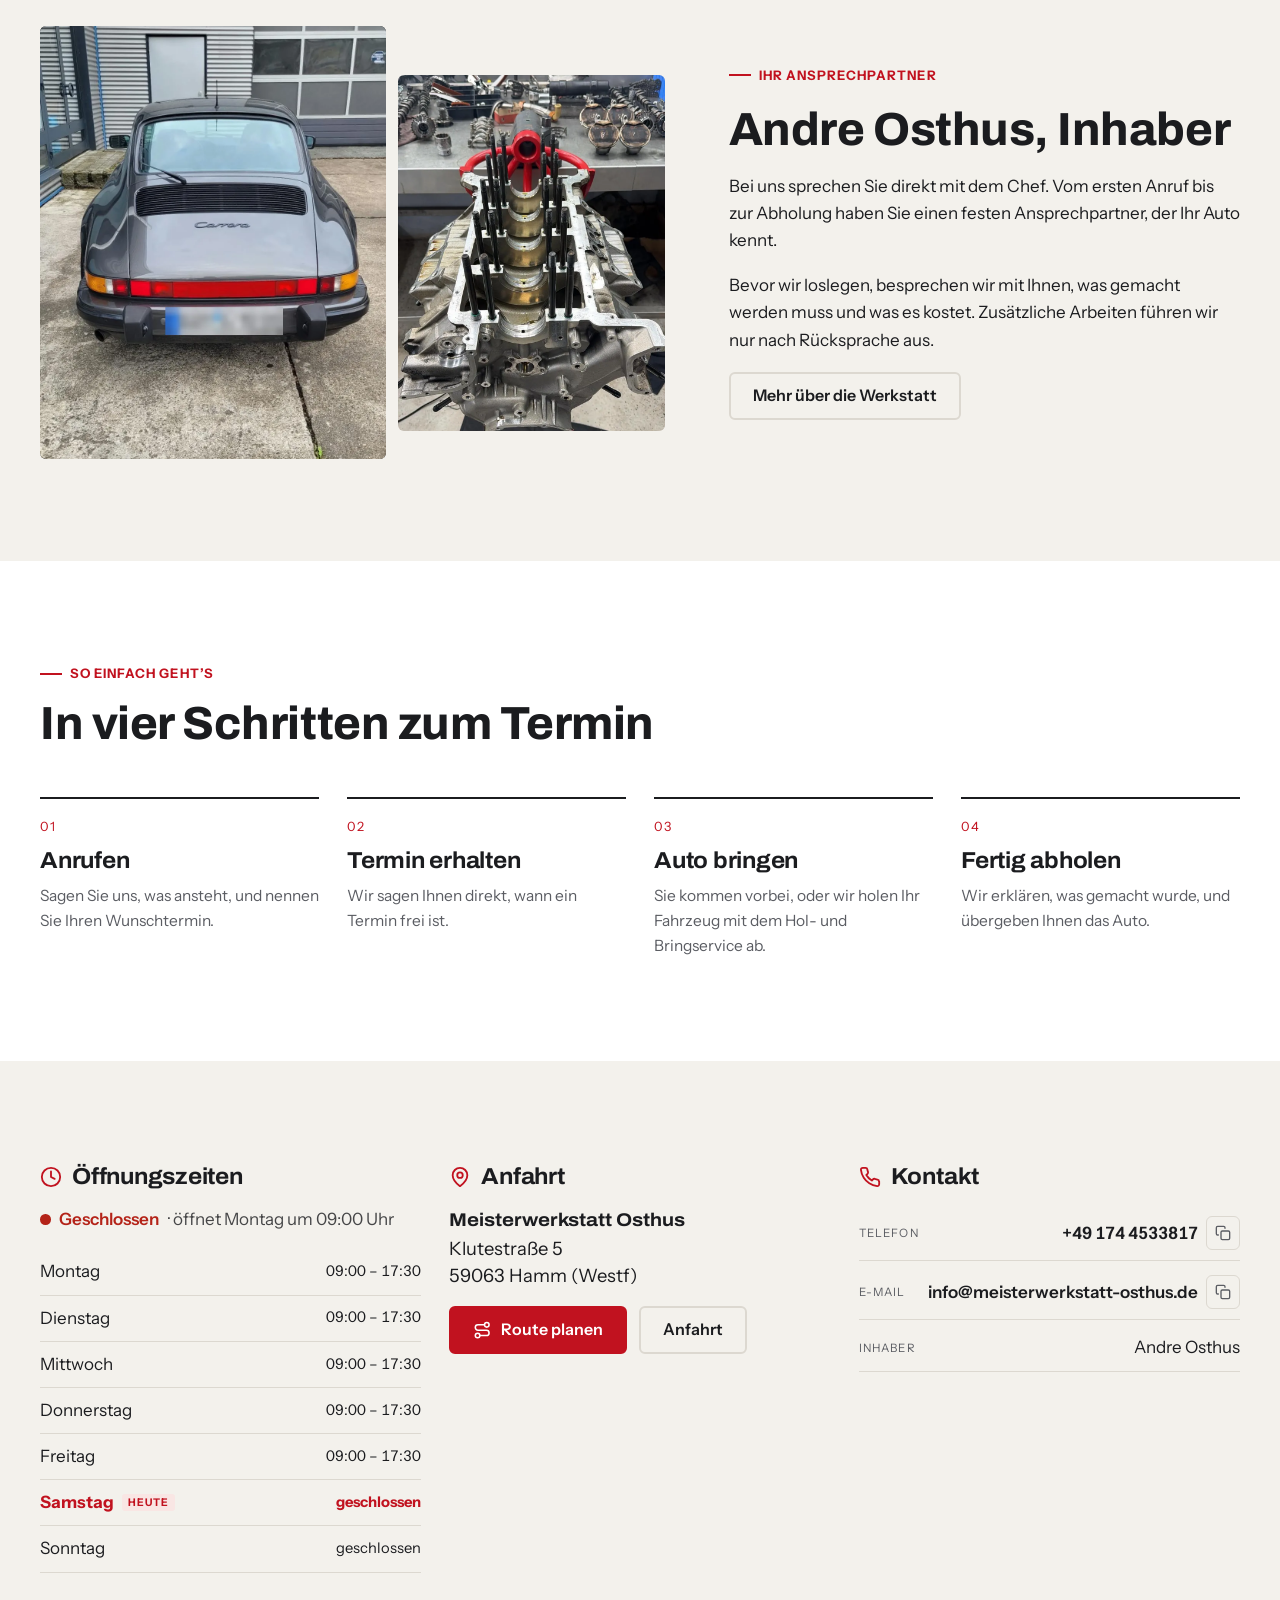
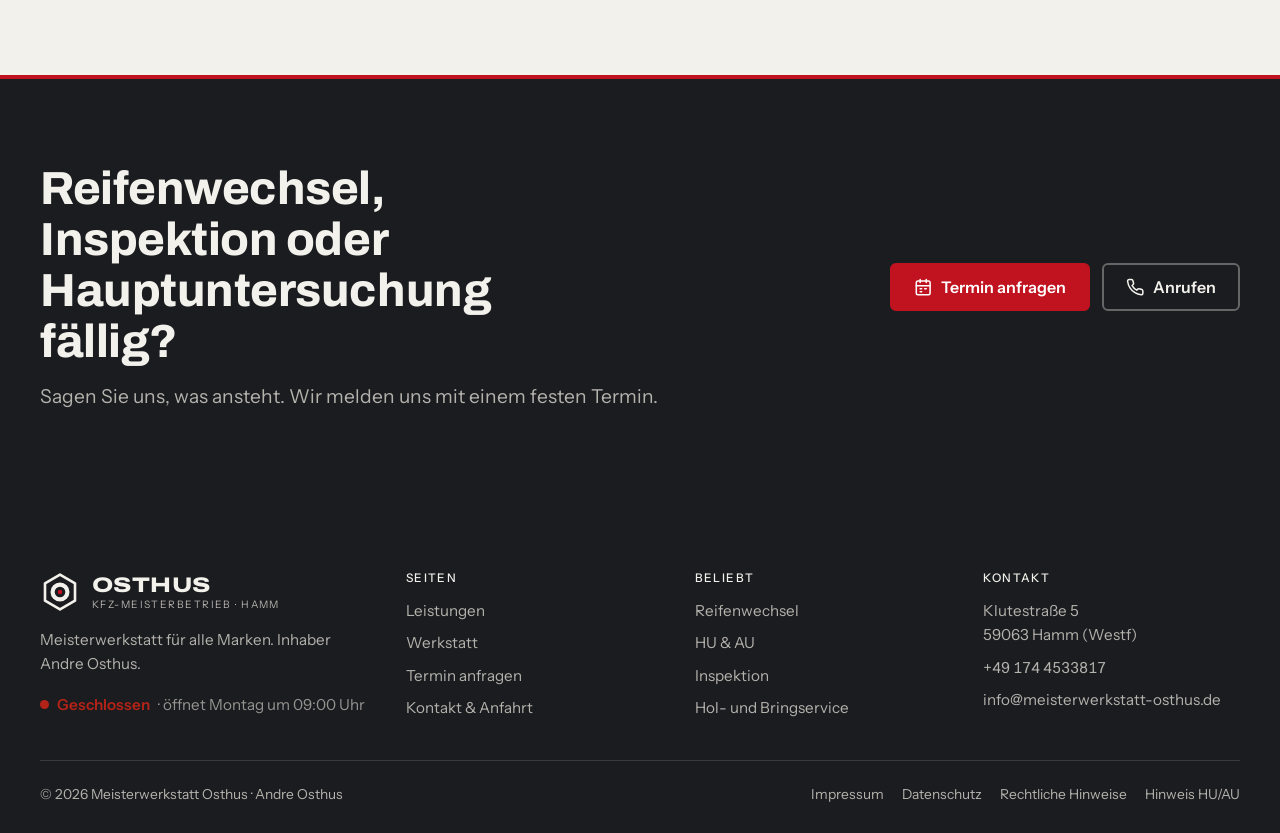
==== commit 15678faa: "Werbeaussagen bereinigt: keine Beliebtheitsangaben, Hochvolt-Arbeiten nur durch den Inhaber Co-Autho" ====
--- a/index.html
+++ b/index.html
@@ -78,13 +78,13 @@
       <a class="text-link" href="leistungen.html">Alle Leistungen im Detail <svg viewBox="0 0 24 24" fill="none" stroke="currentColor" stroke-width="2" stroke-linecap="round" stroke-linejoin="round" aria-hidden="true"><path d="M5 12h14M13 6l6 6-6 6"/></svg></a>
     </div>
     <div class="catalog">
-<a class="catalog__item catalog__item--feature" href="leistungen.html#reifen"><div class="catalog__top"><span class="badge">Stark gefragt · früh buchen</span></div><h3>Reifenwechsel</h3><p>Räder wechseln, Reifen montieren und auswuchten. Mit Prüfung von Profil, Luftdruck und Bremsen.</p><svg class="arrow" viewBox="0 0 24 24" fill="none" stroke="currentColor" stroke-width="2" stroke-linecap="round" stroke-linejoin="round" aria-hidden="true"><path d="M5 12h14M13 6l6 6-6 6"/></svg></a>
+<a class="catalog__item catalog__item--feature" href="leistungen.html#reifen"><h3>Reifenwechsel</h3><p>Räder wechseln, Reifen montieren und auswuchten. Mit Prüfung von Profil, Luftdruck und Bremsen.</p><svg class="arrow" viewBox="0 0 24 24" fill="none" stroke="currentColor" stroke-width="2" stroke-linecap="round" stroke-linejoin="round" aria-hidden="true"><path d="M5 12h14M13 6l6 6-6 6"/></svg></a>
 <a class="catalog__item" href="leistungen.html#service"><h3>KFZ-Service &amp; Wartung</h3><p>Inspektion nach Herstellervorgaben, Ölwechsel, Bremsen, Diagnose und Reparatur.</p><svg class="arrow" viewBox="0 0 24 24" fill="none" stroke="currentColor" stroke-width="2" stroke-linecap="round" stroke-linejoin="round" aria-hidden="true"><path d="M5 12h14M13 6l6 6-6 6"/></svg></a>
 <a class="catalog__item" href="leistungen.html#tuev"><h3>HU &amp; AU (Haupt&shy;untersuchung)</h3><p>Vorab-Check, Mängelbeseitigung und HU vor Ort durch Prüfingenieure im Auftrag von DEKRA und KÜS.</p><svg class="arrow" viewBox="0 0 24 24" fill="none" stroke="currentColor" stroke-width="2" stroke-linecap="round" stroke-linejoin="round" aria-hidden="true"><path d="M5 12h14M13 6l6 6-6 6"/></svg></a>
 <a class="catalog__item" href="leistungen.html#tuning"><h3>Steuergeräte&shy;optimierung</h3><p>Software-Updates, Codierungen und Anpassungen im Rahmen der Herstellervorgaben.</p><svg class="arrow" viewBox="0 0 24 24" fill="none" stroke="currentColor" stroke-width="2" stroke-linecap="round" stroke-linejoin="round" aria-hidden="true"><path d="M5 12h14M13 6l6 6-6 6"/></svg></a>
 <a class="catalog__item" href="leistungen.html#lack"><h3>Lackier&shy;arbeiten</h3><p>Von Smart-Repair bis Teillackierung, mit Farbtonbestimmung.</p><svg class="arrow" viewBox="0 0 24 24" fill="none" stroke="currentColor" stroke-width="2" stroke-linecap="round" stroke-linejoin="round" aria-hidden="true"><path d="M5 12h14M13 6l6 6-6 6"/></svg></a>
 <a class="catalog__item" href="leistungen.html#karosserie"><h3>Karosserie&shy;arbeiten</h3><p>Dellen, Rost und Unfallschäden fachgerecht instand gesetzt.</p><svg class="arrow" viewBox="0 0 24 24" fill="none" stroke="currentColor" stroke-width="2" stroke-linecap="round" stroke-linejoin="round" aria-hidden="true"><path d="M5 12h14M13 6l6 6-6 6"/></svg></a>
-<a class="catalog__item" href="leistungen.html#ev"><h3>Elektro&shy;fahrzeuge</h3><p>Instandsetzung von Elektro- und Hybridfahrzeugen.</p><svg class="arrow" viewBox="0 0 24 24" fill="none" stroke="currentColor" stroke-width="2" stroke-linecap="round" stroke-linejoin="round" aria-hidden="true"><path d="M5 12h14M13 6l6 6-6 6"/></svg></a>
+<a class="catalog__item" href="leistungen.html#ev"><h3>Elektro&shy;fahrzeuge</h3><p>Instandsetzung von Elektro- und Hybridfahrzeugen. Hochvolt-Arbeiten nur durch den qualifizierten Inhaber.</p><svg class="arrow" viewBox="0 0 24 24" fill="none" stroke="currentColor" stroke-width="2" stroke-linecap="round" stroke-linejoin="round" aria-hidden="true"><path d="M5 12h14M13 6l6 6-6 6"/></svg></a>
 <a class="catalog__item" href="leistungen.html#scheibe"><h3>Scheibendienst</h3><p>Steinschlag-Reparatur und Austausch von Front- und Seitenscheiben.</p><svg class="arrow" viewBox="0 0 24 24" fill="none" stroke="currentColor" stroke-width="2" stroke-linecap="round" stroke-linejoin="round" aria-hidden="true"><path d="M5 12h14M13 6l6 6-6 6"/></svg></a>
 <a class="catalog__item catalog__item--wide" href="leistungen.html#holbring"><h3>Hol- und Bringservice</h3><p>Wir holen Ihr Auto ab und bringen es nach getaner Arbeit zurück.</p><svg class="arrow" viewBox="0 0 24 24" fill="none" stroke="currentColor" stroke-width="2" stroke-linecap="round" stroke-linejoin="round" aria-hidden="true"><path d="M5 12h14M13 6l6 6-6 6"/></svg></a>
 <a class="catalog__item" href="leistungen.html#gutachten"><h3>Gutachten</h3><p>Unfall- und Wertgutachten aus dem zu unserem Betrieb gehörenden Gutachterbüro.</p><svg class="arrow" viewBox="0 0 24 24" fill="none" stroke="currentColor" stroke-width="2" stroke-linecap="round" stroke-linejoin="round" aria-hidden="true"><path d="M5 12h14M13 6l6 6-6 6"/></svg></a>
